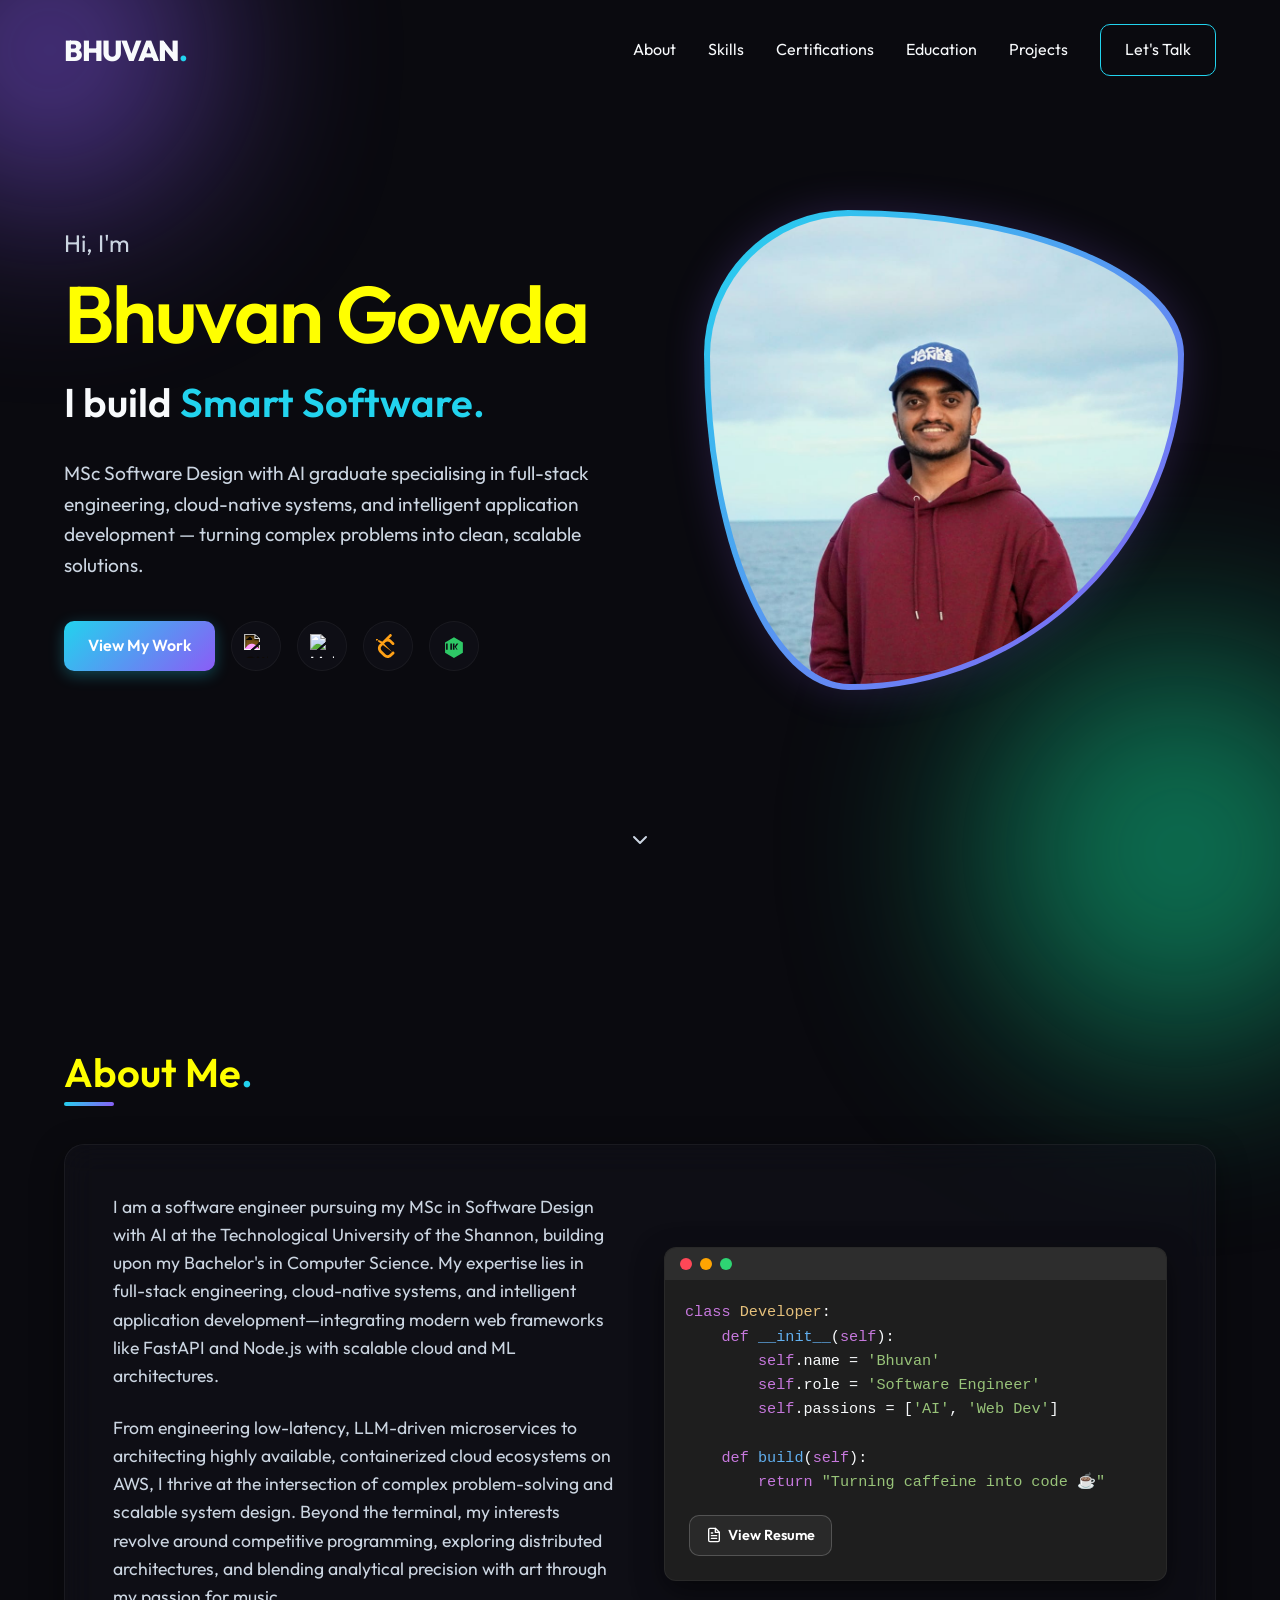
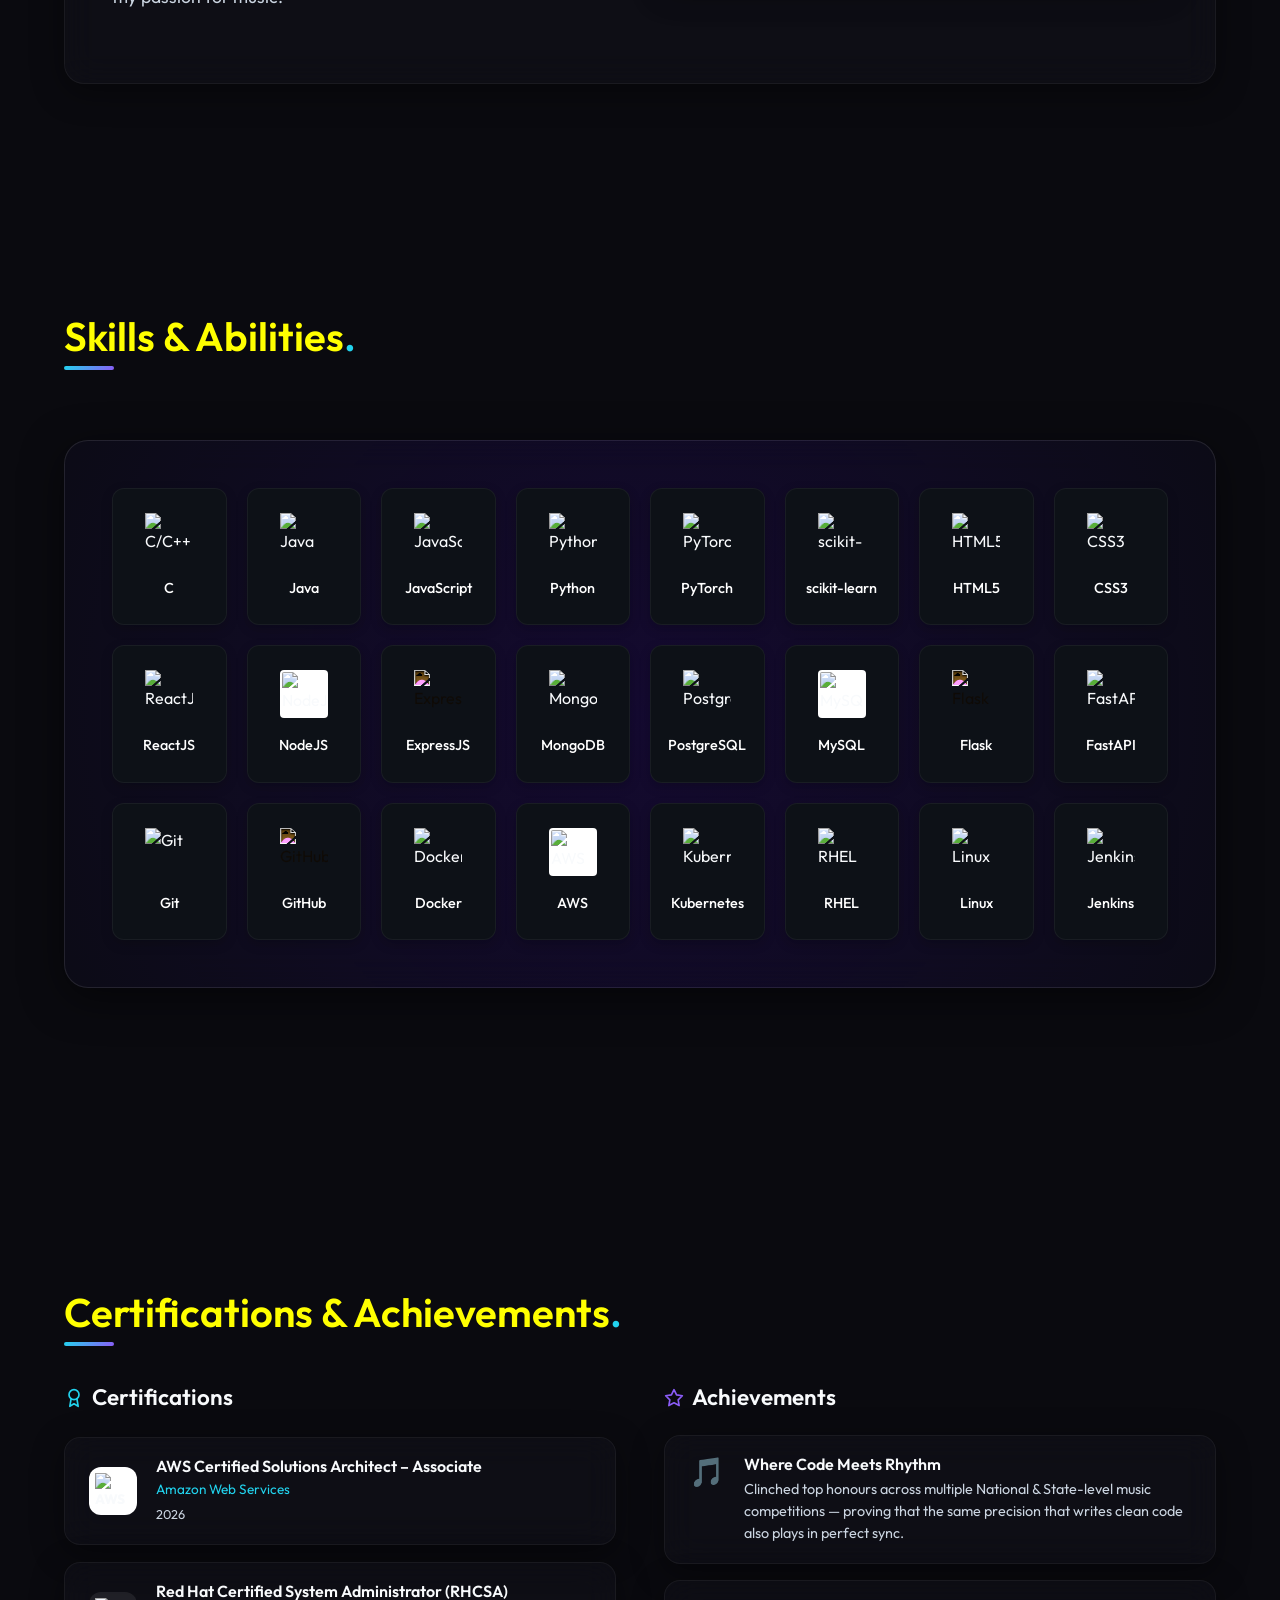
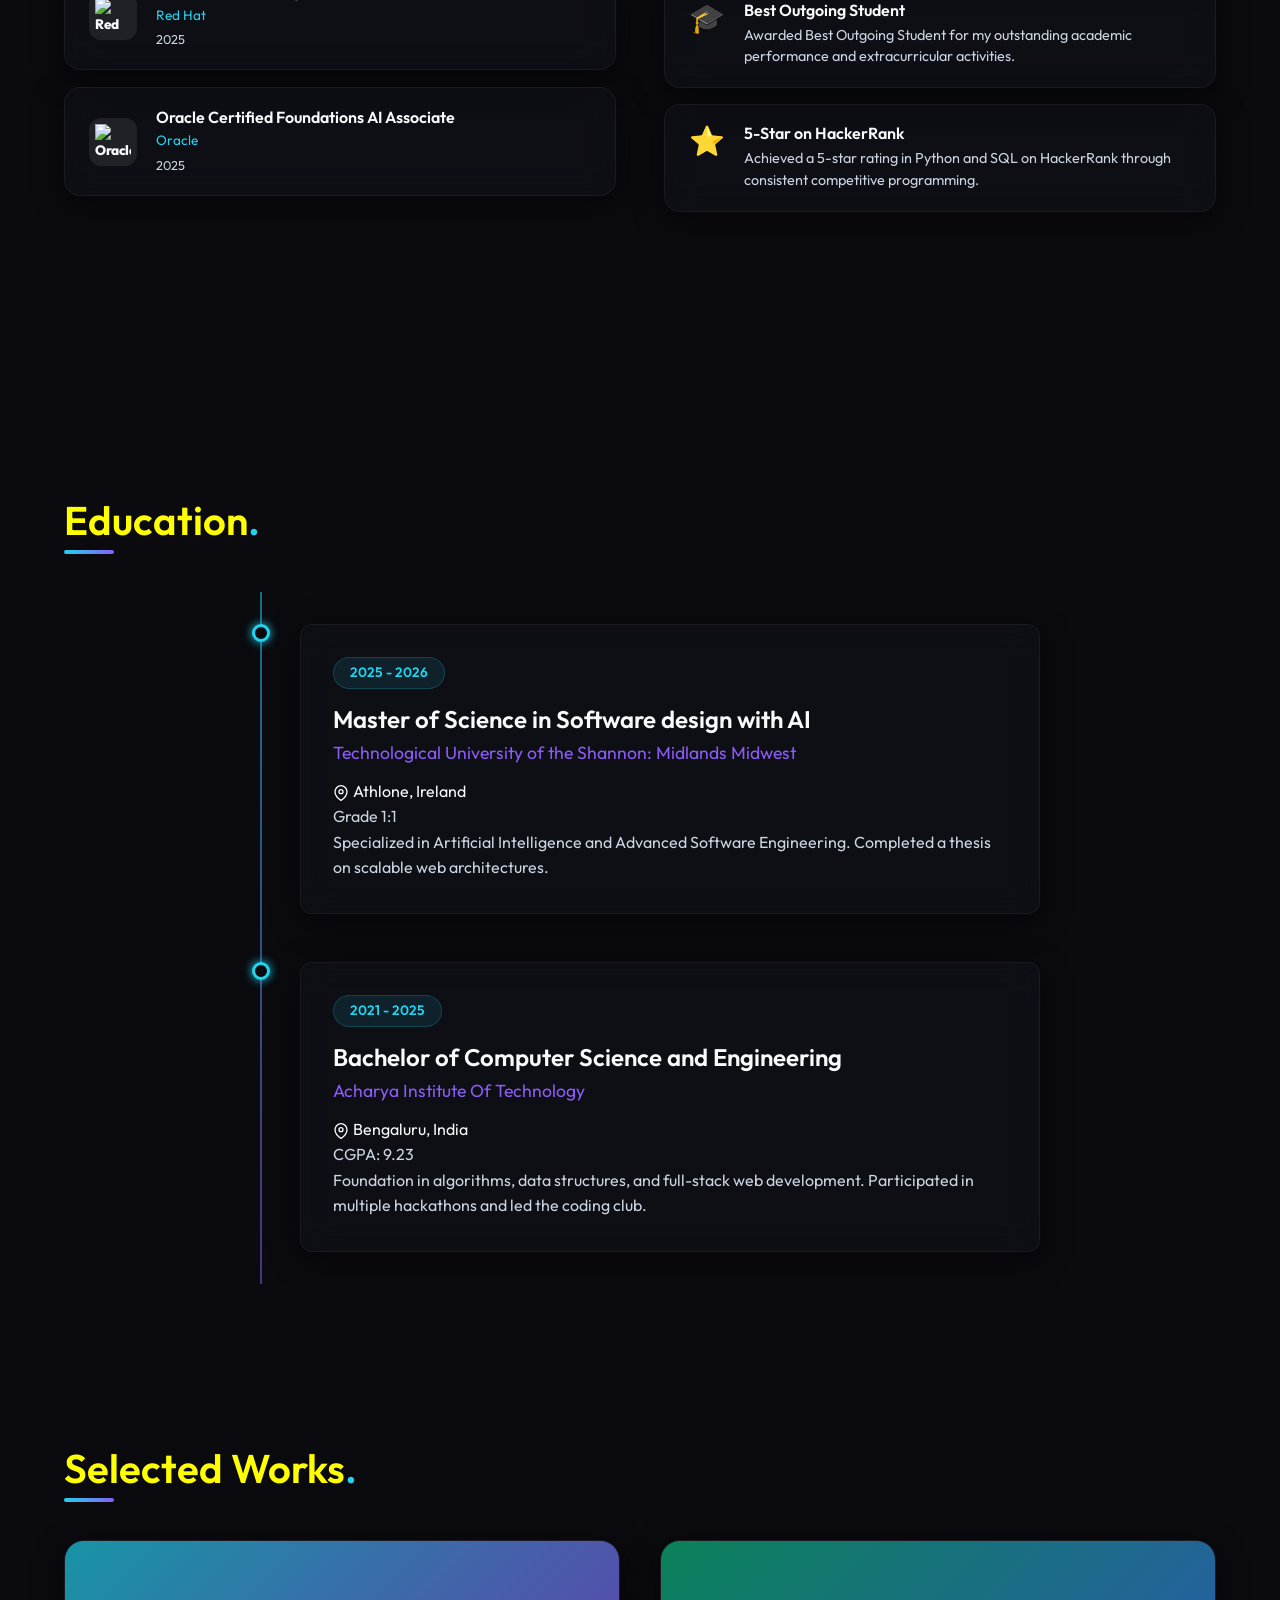
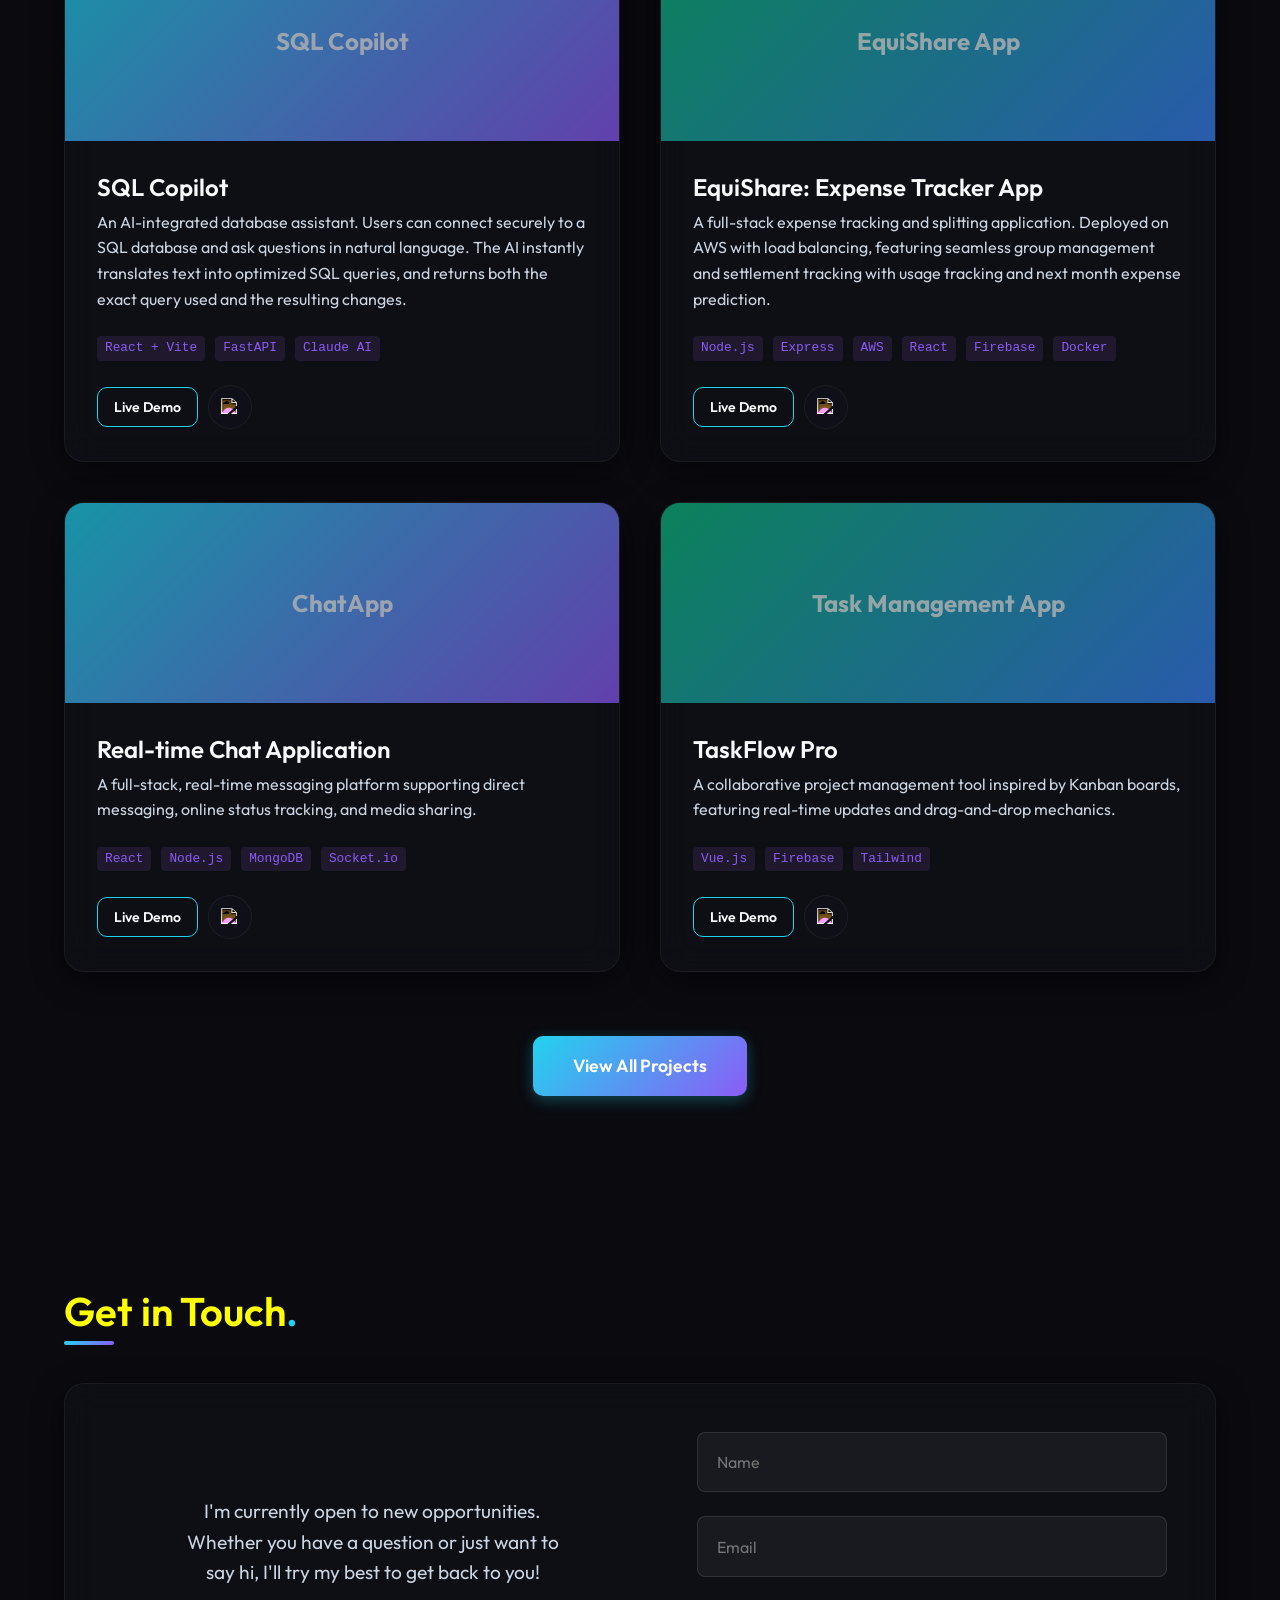
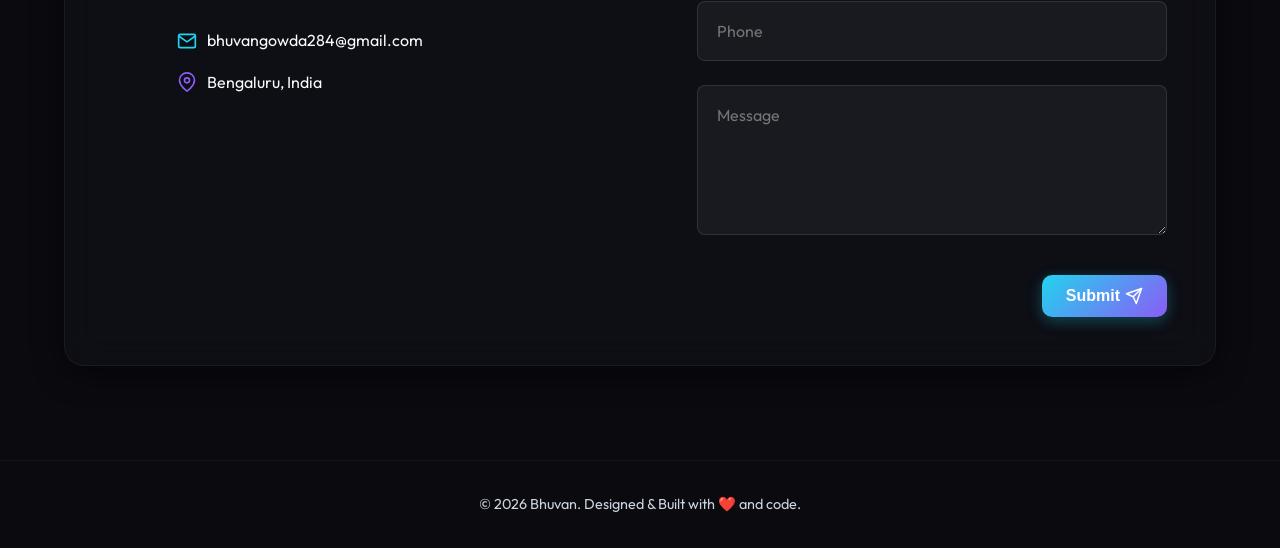
==== index.html @ ad543e97 "cleanup" ====
<!DOCTYPE html>
<html lang="en">

<head>
    <meta charset="UTF-8">
    <meta name="viewport" content="width=device-width, initial-scale=1.0">
    <title>Bhuvan | Modern Tech Portfolio</title>
    <meta name="description" content="Aesthetic and trendy tech portfolio showcasing skills and projects.">
    <!-- Google Fonts: Outfit -->
    <link rel="preconnect" href="https://fonts.googleapis.com">
    <link rel="preconnect" href="https://fonts.gstatic.com" crossorigin>
    <link href="https://fonts.googleapis.com/css2?family=Outfit:wght@300;400;600;800&display=swap" rel="stylesheet">
    <link rel="stylesheet" href="styles.css">
</head>

<body>
    <!-- tsParticles Container -->
    <div id="tsparticles"></div>

    <!-- Background Elements -->
    <div class="glow-orb orb-1"></div>
    <div class="glow-orb orb-2"></div>

    <!-- Navigation -->
    <nav class="navbar">
        <a href="#" class="logo">BHUVAN<span>.</span></a>
        <div class="nav-links">
            <a href="#about">About</a>
            <a href="#skills">Skills</a>
            <a href="#certifications">Certifications</a>
            <a href="#education">Education</a>
            <a href="#projects">Projects</a>
            <a href="#contact" class="btn btn-outline">Let's Talk</a>
        </div>
        <div class="hamburger">
            <span></span><span></span><span></span>
        </div>
    </nav>

    <!-- Hero Section -->
    <header id="home" class="hero">
        <div class="hero-container reveal">
            <div class="hero-content">
                <h2 class="greeting">Hi, I'm</h2>
                <h1 class="name"><span style="color: yellow;">Bhuvan Gowda</span></h1>
                <p class="role" style="white-space: nowrap;">I build <span id="typewriter"></span></p>
                <p class="bio">MSc Software Design with AI graduate specialising in full-stack engineering, cloud-native
                    systems, and intelligent application development — turning complex problems into clean, scalable
                    solutions.</p>
                <div class="cta-group">
                    <a href="#projects" class="btn btn-primary">View My Work</a>
                    <a href="https://github.com/bhu1-g0wda" target="_blank" class="btn icon-btn" aria-label="GitHub">
                        <img src="https://cdn.jsdelivr.net/gh/devicons/devicon/icons/github/github-original.svg"
                            alt="GitHub" class="invert-dark" width="24" height="24" style="object-fit: contain;">
                    </a>
                    <a href="https://www.linkedin.com/in/bhu1-g0wda" target="_blank" class="btn icon-btn"
                        aria-label="LinkedIn">
                        <img src="https://cdn.jsdelivr.net/gh/devicons/devicon/icons/linkedin/linkedin-original.svg"
                            alt="LinkedIn" width="24" height="24" style="object-fit: contain;">
                    </a>
                    <a href="https://leetcode.com/u/bhuvangowda284/" target="_blank" class="btn icon-btn"
                        aria-label="LeetCode">
                        <svg xmlns="http://www.w3.org/2000/svg" width="24" height="24" viewBox="0 0 24 24">
                            <path fill="#FFA116"
                                d="M16.102 17.93l-2.697 2.607c-.466.467-1.111.662-1.823.662s-1.357-.195-1.824-.662l-4.332-4.363c-.467-.467-.702-1.15-.702-1.863s.235-1.357.702-1.824l4.319-4.38c.467-.467 1.125-.645 1.837-.645s1.357.195 1.823.662l2.697 2.606c.514.515 1.365.497 1.9-.038.535-.536.553-1.387.039-1.901l-2.609-2.636a5.055 5.055 0 0 0-2.445-1.337l2.467-2.503c.516-.514.498-1.366-.037-1.901-.535-.535-1.387-.552-1.902-.038l-10.1 10.101c-.981.982-1.494 2.337-1.494 3.832s.513 2.85 1.494 3.831l4.332 4.364a5.33 5.33 0 0 0 3.824 1.495c1.496 0 2.85-.513 3.832-1.495l2.711-2.609c.515-.514.498-1.366-.037-1.901-.536-.535-1.387-.552-1.902-.038l-10.1-10.101c-.982-.982-2.338-1.494-3.832-1.494s-2.85.512-3.831 1.494l-2.504 2.467a5.055 5.055 0 0 1 1.337-2.445l2.636-2.609c.514-.514 1.366-.496 1.901.039.535.535.553 1.387.038 1.901z" />
                        </svg>
                    </a>
                    <a href="https://www.hackerrank.com/profile/bhuvangowda284" target="_blank" class="btn icon-btn"
                        aria-label="HackerRank">
                        <svg xmlns="http://www.w3.org/2000/svg" width="24" height="24" viewBox="0 0 24 24">
                            <path fill="#2EC866"
                                d="M11.97 3.327L3.064 8.47v10.285l8.906 5.142 8.906-5.142V8.47l-8.906-5.143zm-2.028 12.388h-1.63L8.3 12.23H5.7l-.014 3.486H4.056V9.453H5.69l.013 3.535h2.607v-3.535h1.633v6.262zm8.796 0H14.7l-2.181-3.212h-.033v3.212h-1.618V9.453h1.618v3.297h.033l2.062-3.297h1.792l-2.457 3.65 2.822 4.612z" />
                        </svg>
                    </a>
                </div>
            </div>
            <div class="hero-image">
                <div class="profile-img-wrap">
                    <!-- ADD YOUR IMAGE HERE - Replace profile.jpg with your exact image path -->
                    <img src="my pic.jpeg" alt="Bhuvan Portfolio Avatar"
                        onerror="this.src='https://images.unsplash.com/photo-1549692520-ACC6669E2F0C?auto=format&fit=crop&q=80&w=600&h=600';">
                </div>
            </div>
        </div>
        <div class="scroll-indicator">
            <a href="#about">
                <svg xmlns="http://www.w3.org/2000/svg" width="24" height="24" viewBox="0 0 24 24" fill="none"
                    stroke="currentColor" stroke-width="2" stroke-linecap="round" stroke-linejoin="round">
                    <polyline points="6 9 12 15 18 9"></polyline>
                </svg>
            </a>
        </div>
    </header>

    <!-- About Section -->
    <section id="about" class="section">
        <div class="container reveal-bottom">
            <h2 class="section-title" style="color: yellow;">About Me<span>.</span></h2>
            <div class="about-grid glass-panel">
                <div class="about-text reveal-left">
                    <p>I am a software engineer pursuing my MSc in Software Design with AI at the Technological
                        University of the Shannon, building upon my Bachelor's in Computer Science. My expertise lies in
                        full-stack engineering, cloud-native systems, and intelligent application
                        development—integrating modern web frameworks like FastAPI and Node.js with scalable cloud and
                        ML
                        architectures.</p>
                    <p>From engineering low-latency, LLM-driven microservices to architecting highly available,
                        containerized cloud ecosystems on AWS, I thrive at the intersection of complex problem-solving
                        and scalable system design. Beyond the terminal, my interests revolve around competitive
                        programming, exploring distributed architectures, and blending analytical precision with art
                        through my passion for music.</p>
                </div>
                <!-- Placeholder for a stylized image or graphic -->
                <div class="about-visual reveal-right">
                    <div class="code-window">
                        <div class="window-header">
                            <span class="dot red"></span>
                            <span class="dot yellow"></span>
                            <span class="dot green"></span>
                        </div>
                        <pre><code><span class="keyword">class</span> <span class="var">Developer</span>:
    <span class="keyword">def</span> <span class="func">__init__</span>(<span class="keyword">self</span>):
        <span class="keyword">self</span>.name = <span class="string">'Bhuvan'</span>
        <span class="keyword">self</span>.role = <span class="string">'Software Engineer'</span>
        <span class="keyword">self</span>.passions = [<span class="string">'AI'</span>, <span class="string">'Web Dev'</span>]
        
    <span class="keyword">def</span> <span class="func">build</span>(<span class="keyword">self</span>):
        <span class="keyword">return</span> <span class="string">"Turning caffeine into code ☕"</span></code></pre>
                        <div style="padding: 0 1.5rem 1.5rem 1.5rem; display: flex; justify-content: flex-start;">
                            <a href="A00335918 Bhuvan Gowda MSc Software Design with AI.pdf" target="_blank"
                                class="btn btn-outline btn-sm"
                                style="display: inline-flex; align-items: center; justify-content: center; font-size: 0.9rem; padding: 0.5rem 1rem; border-color: rgba(255, 255, 255, 0.2); background: rgba(255, 255, 255, 0.05); color: white;">
                                <svg xmlns="http://www.w3.org/2000/svg" width="16" height="16" viewBox="0 0 24 24"
                                    fill="none" stroke="currentColor" stroke-width="2" stroke-linecap="round"
                                    stroke-linejoin="round" style="margin-right: 6px;">
                                    <path d="M14 2H6a2 2 0 0 0-2 2v16a2 2 0 0 0 2 2h12a2 2 0 0 0 2-2V8z"></path>
                                    <polyline points="14 2 14 8 20 8"></polyline>
                                    <line x1="16" y1="13" x2="8" y2="13"></line>
                                    <line x1="16" y1="17" x2="8" y2="17"></line>
                                    <polyline points="10 9 9 9 8 9"></polyline>
                                </svg>
                                View Resume
                            </a>
                        </div>
                    </div>
                </div>
            </div>
        </div>
    </section>

    <!-- Skills Section -->
    <section id="skills" class="section skills-section">
        <div class="container reveal-bottom">
            <div class="skills-header">
                <h2 class="section-title" style="color: yellow;">Skills & Abilities<span>.</span></h2>
            </div>

            <div class="skills-grid-container glass-panel">
                <div class="skills-grid">
                    <div class="skill-card">
                        <img src="https://cdn.jsdelivr.net/gh/devicons/devicon/icons/c/c-original.svg" alt="C/C++">
                        <span>C</span>
                    </div>
                    <div class="skill-card">
                        <img src="https://cdn.jsdelivr.net/gh/devicons/devicon/icons/java/java-original.svg" alt="Java">
                        <span>Java</span>
                    </div>
                    <div class="skill-card">
                        <img src="https://cdn.jsdelivr.net/gh/devicons/devicon/icons/javascript/javascript-original.svg"
                            alt="JavaScript">
                        <span>JavaScript</span>
                    </div>
                    <div class="skill-card">
                        <img src="https://cdn.jsdelivr.net/gh/devicons/devicon/icons/python/python-original.svg"
                            alt="Python">
                        <span>Python</span>
                    </div>
                    <div class="skill-card">
                        <img src="https://cdn.jsdelivr.net/gh/devicons/devicon/icons/pytorch/pytorch-original.svg"
                            alt="PyTorch">
                        <span>PyTorch</span>
                    </div>
                    <div class="skill-card">
                        <img src="https://cdn.jsdelivr.net/gh/devicons/devicon/icons/scikitlearn/scikitlearn-original.svg"
                            alt="scikit-learn">
                        <span>scikit-learn</span>
                    </div>
                    <div class="skill-card">
                        <img src="https://cdn.jsdelivr.net/gh/devicons/devicon/icons/html5/html5-original.svg"
                            alt="HTML5">
                        <span>HTML5</span>
                    </div>
                    <div class="skill-card">
                        <img src="https://cdn.jsdelivr.net/gh/devicons/devicon/icons/css3/css3-original.svg" alt="CSS3">
                        <span>CSS3</span>
                    </div>
                    <div class="skill-card">
                        <img src="https://cdn.jsdelivr.net/gh/devicons/devicon/icons/react/react-original.svg"
                            alt="ReactJS">
                        <span>ReactJS</span>
                    </div>
                    <div class="skill-card">
                        <img src="https://cdn.jsdelivr.net/gh/devicons/devicon/icons/nodejs/nodejs-original-wordmark.svg"
                            alt="NodeJS" style="background-color: white; border-radius: 4px; padding: 2px;">
                        <span>NodeJS</span>
                    </div>
                    <div class="skill-card">
                        <img src="https://cdn.jsdelivr.net/gh/devicons/devicon/icons/express/express-original.svg"
                            alt="ExpressJS" class="invert-dark">
                        <span>ExpressJS</span>
                    </div>
                    <div class="skill-card">
                        <img src="https://cdn.jsdelivr.net/gh/devicons/devicon/icons/mongodb/mongodb-original.svg"
                            alt="MongoDB">
                        <span>MongoDB</span>
                    </div>
                    <div class="skill-card">
                        <img src="https://cdn.jsdelivr.net/gh/devicons/devicon/icons/postgresql/postgresql-original.svg"
                            alt="PostgreSQL">
                        <span>PostgreSQL</span>
                    </div>
                    <div class="skill-card">
                        <img src="https://cdn.jsdelivr.net/gh/devicons/devicon/icons/mysql/mysql-original-wordmark.svg"
                            alt="MySQL" style="background-color: white;border-radius: 4px; padding: 2px;">
                        <span>MySQL</span>
                    </div>
                    <div class="skill-card">
                        <img src="https://cdn.jsdelivr.net/gh/devicons/devicon/icons/flask/flask-original.svg"
                            alt="Flask" class="invert-dark">
                        <span>Flask</span>
                    </div>
                    <div class="skill-card">
                        <img src="https://cdn.jsdelivr.net/gh/devicons/devicon/icons/fastapi/fastapi-original.svg"
                            alt="FastAPI">
                        <span>FastAPI</span>
                    </div>
                    <div class="skill-card">
                        <img src="https://cdn.jsdelivr.net/gh/devicons/devicon/icons/git/git-original.svg" alt="Git">
                        <span>Git</span>
                    </div>
                    <div class="skill-card">
                        <img src="https://cdn.jsdelivr.net/gh/devicons/devicon/icons/github/github-original.svg"
                            alt="GitHub" class="invert-dark">
                        <span>GitHub</span>
                    </div>
                    <div class="skill-card">
                        <img src="https://cdn.jsdelivr.net/gh/devicons/devicon/icons/docker/docker-original.svg"
                            alt="Docker">
                        <span>Docker</span>
                    </div>
                    <div class="skill-card">
                        <img src="https://cdn.jsdelivr.net/gh/devicons/devicon/icons/amazonwebservices/amazonwebservices-original-wordmark.svg"
                            alt="AWS" style="background-color: white; border-radius: 4px; padding: 2px;">
                        <span>AWS</span>
                    </div>
                    <div class="skill-card">
                        <img src="https://cdn.jsdelivr.net/gh/devicons/devicon/icons/kubernetes/kubernetes-plain.svg"
                            alt="Kubernetes">
                        <span>Kubernetes</span>
                    </div>
                    <div class="skill-card">
                        <img src="https://cdn.jsdelivr.net/gh/devicons/devicon/icons/redhat/redhat-original.svg"
                            alt="RHEL">
                        <span>RHEL</span>
                    </div>
                    <div class="skill-card">
                        <img src="https://cdn.jsdelivr.net/gh/devicons/devicon/icons/linux/linux-original.svg"
                            alt="Linux">
                        <span>Linux</span>
                    </div>
                    <div class="skill-card">
                        <img src="https://cdn.jsdelivr.net/gh/devicons/devicon/icons/jenkins/jenkins-original.svg"
                            alt="Jenkins">
                        <span>Jenkins</span>
                    </div>
                </div>
            </div>
        </div>
    </section>

    <!-- Certifications & Achievements Section -->
    <section id="certifications" class="section cert-section">
        <div class="container reveal-bottom">
            <h2 class="section-title" style="color: yellow;">Certifications &amp; Achievements<span>.</span></h2>

            <div class="cert-grid">

                <!-- Certifications Column -->
                <div class="cert-column">
                    <h3 class="cert-col-title">
                        <svg xmlns="http://www.w3.org/2000/svg" width="20" height="20" viewBox="0 0 24 24" fill="none"
                            stroke="var(--neon-cyan)" stroke-width="2" stroke-linecap="round" stroke-linejoin="round"
                            style="margin-right:8px;vertical-align:middle;">
                            <circle cx="12" cy="8" r="6"></circle>
                            <path d="M15.477 12.89L17 22l-5-3-5 3 1.523-9.11"></path>
                        </svg>Certifications
                    </h3>

                    <div class="cert-card glass-panel reveal-left">
                        <div class="cert-badge aws"><img
                                src="https://cdn.jsdelivr.net/gh/devicons/devicon/icons/amazonwebservices/amazonwebservices-original-wordmark.svg"
                                alt="AWS" style="width:36px;height:36px;object-fit:contain;"></div>
                        <div class="cert-info">
                            <h4>AWS Certified Solutions Architect – Associate</h4>
                            <span class="cert-issuer">Amazon Web Services</span>
                            <span class="cert-date">2026</span>
                        </div>
                    </div>

                    <div class="cert-card glass-panel reveal-left">
                        <div class="cert-badge rhel"><img
                                src="https://cdn.jsdelivr.net/gh/devicons/devicon/icons/redhat/redhat-original.svg"
                                alt="Red Hat" style="width:36px;height:36px;object-fit:contain;"></div>
                        <div class="cert-info">
                            <h4>Red Hat Certified System Administrator (RHCSA)</h4>
                            <span class="cert-issuer">Red Hat</span>
                            <span class="cert-date">2025</span>
                        </div>
                    </div>

                    <div class="cert-card glass-panel reveal-left">
                        <div class="cert-badge oracle"><img
                                src="https://cdn.jsdelivr.net/gh/devicons/devicon/icons/oracle/oracle-original.svg"
                                alt="Oracle" style="width:36px;height:36px;object-fit:contain;"></div>
                        <div class="cert-info">
                            <h4>Oracle Certified Foundations AI Associate</h4>
                            <span class="cert-issuer">Oracle</span>
                            <span class="cert-date">2025</span>
                        </div>
                    </div>

                </div>

                <!-- Achievements Column -->
                <div class="cert-column">
                    <h3 class="cert-col-title">
                        <svg xmlns="http://www.w3.org/2000/svg" width="20" height="20" viewBox="0 0 24 24" fill="none"
                            stroke="var(--neon-purple)" stroke-width="2" stroke-linecap="round" stroke-linejoin="round"
                            style="margin-right:8px;vertical-align:middle;">
                            <polygon
                                points="12 2 15.09 8.26 22 9.27 17 14.14 18.18 21.02 12 17.77 5.82 21.02 7 14.14 2 9.27 8.91 8.26 12 2">
                            </polygon>
                        </svg>Achievements
                    </h3>

                    <ul class="achievements-list">
                        <li class="achievement-item glass-panel reveal-right">
                            <span class="achievement-icon">&#127925;</span>
                            <div>
                                <h4>Where Code Meets Rhythm</h4>
                                <p>Clinched top honours across multiple National &amp; State-level music competitions —
                                    proving that the same precision that writes clean code also plays in perfect sync.
                                </p>
                            </div>
                        </li>
                        <li class="achievement-item glass-panel reveal-right">
                            <span class="achievement-icon">🎓</span>
                            <div>
                                <h4>Best Outgoing Student</h4>
                                <p>Awarded Best Outgoing Student for my outstanding academic performance and
                                    extracurricular activities.</p>
                            </div>
                        </li>
                        <li class="achievement-item glass-panel reveal-right">
                            <span class="achievement-icon">⭐</span>
                            <div>
                                <h4>5-Star on HackerRank</h4>
                                <p>Achieved a 5-star rating in Python and SQL on HackerRank through
                                    consistent competitive programming.</p>
                            </div>
                        </li>
                    </ul>
                </div>

            </div>
        </div>
    </section>

    <!-- Education Section -->
    <section id="education" class="section">
        <div class="container reveal-bottom">
            <h2 class="section-title" style="color: yellow;">Education<span>.</span></h2>
            <div class="timeline">
                <!-- Master's Degree -->
                <div class="timeline-item">
                    <div class="timeline-dot"></div>
                    <div class="timeline-content glass-panel">
                        <span class="timeline-date">2025 - 2026</span>
                        <h3>Master of Science in Software design with AI</h3>
                        <h4>Technological University of the Shannon: Midlands Midwest</h4>
                        <p style="margin-top: 0.5rem; color: var(--text-secondary);"><svg
                                xmlns="http://www.w3.org/2000/svg" width="16" height="16" viewBox="0 0 24 24"
                                fill="none" stroke="currentColor" stroke-width="2" stroke-linecap="round"
                                stroke-linejoin="round" style="vertical-align: text-bottom; margin-right: 4px;">
                                <path d="M21 10c0 7-9 13-9 13s-9-6-9-13a9 9 0 0 1 18 0z"></path>
                                <circle cx="12" cy="10" r="3"></circle>
                            </svg>Athlone, Ireland</p>
                        <p>Grade 1:1</p>
                        <p>Specialized in Artificial Intelligence and Advanced Software Engineering. Completed a thesis
                            on scalable web architectures.</p>
                    </div>
                </div>
                <!-- Bachelor's Degree -->
                <div class="timeline-item">
                    <div class="timeline-dot"></div>
                    <div class="timeline-content glass-panel">
                        <span class="timeline-date">2021 - 2025</span>
                        <h3>Bachelor of Computer Science and Engineering</h3>
                        <h4>Acharya Institute Of Technology</h4>
                        <p style="margin-top: 0.5rem; color: var(--text-secondary);"><svg
                                xmlns="http://www.w3.org/2000/svg" width="16" height="16" viewBox="0 0 24 24"
                                fill="none" stroke="currentColor" stroke-width="2" stroke-linecap="round"
                                stroke-linejoin="round" style="vertical-align: text-bottom; margin-right: 4px;">
                                <path d="M21 10c0 7-9 13-9 13s-9-6-9-13a9 9 0 0 1 18 0z"></path>
                                <circle cx="12" cy="10" r="3"></circle>
                            </svg>Bengaluru, India</p>
                        <p>CGPA: 9.23</p>
                        <p>Foundation in algorithms, data structures, and full-stack web development. Participated in
                            multiple hackathons and led the coding club.</p>
                    </div>
                </div>
            </div>
        </div>
    </section>

    <!-- Projects Section -->
    <section id="projects" class="section">
        <div class="container reveal-bottom">
            <h2 class="section-title" style="color: yellow;">Selected Works<span>.</span></h2>
            <div class="projects-grid">
                <!-- Project 1 -->
                <div class="project-card glass-panel">
                    <div class="project-img-placeholder gradient-1">
                        <span>SQL Copilot</span>
                    </div>
                    <div class="project-info">
                        <h3>SQL Copilot</h3>
                        <p>An AI-integrated database assistant. Users can connect securely to a SQL database and ask
                            questions in natural language. The AI instantly translates text into optimized SQL queries,
                            and returns both the exact query used and the resulting changes.</p>
                        <div class="project-tech">
                            <span>React + Vite</span>
                            <span>FastAPI</span>
                            <span>Claude AI</span>
                        </div>
                        <div class="project-links">
                            <a href="#" class="btn btn-sm btn-outline">Live Demo</a>
                            <a href="https://github.com/bhu1-g0wda/SQL-Copilot.git" target="_blank"
                                class="btn btn-sm icon-btn">
                                <img src="https://cdn.jsdelivr.net/gh/devicons/devicon/icons/github/github-original.svg"
                                    alt="GitHub" class="invert-dark" width="18" height="18"
                                    style="object-fit: contain;">
                            </a>
                        </div>
                    </div>
                </div>

                <!-- Project 2 -->
                <div class="project-card glass-panel">
                    <div class="project-img-placeholder gradient-2">
                        <span>EquiShare App</span>
                    </div>
                    <div class="project-info">
                        <h3>EquiShare: Expense Tracker App</h3>
                        <p>A full-stack expense tracking and splitting application. Deployed on AWS with load balancing,
                            featuring
                            seamless group management and settlement tracking with usage tracking and next month expense
                            prediction.</p>
                        <div class="project-tech">
                            <span>Node.js</span>
                            <span>Express</span>
                            <span>AWS</span>
                            <span>React</span>
                            <span>Firebase</span>
                            <span>Docker</span>
                        </div>
                        <div class="project-links">
                            <a href="https://expense-tracker-nu-ten-17.vercel.app" target="_blank"
                                class="btn btn-sm btn-outline">Live Demo</a>
                            <a href="#" class="btn btn-sm icon-btn">
                                <img src="https://cdn.jsdelivr.net/gh/devicons/devicon/icons/github/github-original.svg"
                                    alt="GitHub" class="invert-dark" width="18" height="18"
                                    style="object-fit: contain;">
                            </a>
                        </div>
                    </div>
                </div>

                <!-- Project 3 -->
                <div class="project-card glass-panel">
                    <div class="project-img-placeholder gradient-1">
                        <!-- Reusing gradient-1 for now, can adjust CSS if needed -->
                        <span>ChatApp</span>
                    </div>
                    <div class="project-info">
                        <h3>Real-time Chat Application</h3>
                        <p>A full-stack, real-time messaging platform supporting direct messaging, online status
                            tracking, and media sharing.</p>
                        <div class="project-tech">
                            <span>React</span>
                            <span>Node.js</span>
                            <span>MongoDB</span>
                            <span>Socket.io</span>
                        </div>
                        <div class="project-links">
                            <a href="#" class="btn btn-sm btn-outline">Live Demo</a>
                            <a href="https://github.com/bhu1-g0wda/ChatriX-Real-Time-Chat-Application.git"
                                target="_blank" class="btn btn-sm icon-btn">
                                <img src="https://cdn.jsdelivr.net/gh/devicons/devicon/icons/github/github-original.svg"
                                    alt="GitHub" class="invert-dark" width="18" height="18"
                                    style="object-fit: contain;">
                            </a>
                        </div>
                    </div>
                </div>

                <!-- Project 4 -->
                <div class="project-card glass-panel">
                    <div class="project-img-placeholder gradient-2"> <!-- Reusing gradient-2 for now -->
                        <span>Task Management App</span>
                    </div>
                    <div class="project-info">
                        <h3>TaskFlow Pro</h3>
                        <p>A collaborative project management tool inspired by Kanban boards, featuring real-time
                            updates and drag-and-drop mechanics.</p>
                        <div class="project-tech">
                            <span>Vue.js</span>
                            <span>Firebase</span>
                            <span>Tailwind</span>
                        </div>
                        <div class="project-links">
                            <a href="#" class="btn btn-sm btn-outline">Live Demo</a>
                            <a href="#" class="btn btn-sm icon-btn">
                                <img src="https://cdn.jsdelivr.net/gh/devicons/devicon/icons/github/github-original.svg"
                                    alt="GitHub" class="invert-dark" width="18" height="18"
                                    style="object-fit: contain;">
                            </a>
                        </div>
                    </div>
                </div>
            </div>

            <div class="view-all-container" style="margin-top: 4rem; text-align: center;">
                <a href="projects.html" class="btn btn-primary btn-lg">View All Projects</a>
            </div>
        </div>
    </section>

    <!-- Contact Section -->
    <section id="contact" class="section">
        <div class="container reveal-bottom">
            <h2 class="section-title" style="color: yellow;">Get in Touch<span>.</span></h2>

            <div class="contact-container glass-panel">
                <div class="contact-content">
                    <p>I'm currently open to new opportunities. Whether you have a question or just want to say hi, I'll
                        try my best to get back to you!</p>

                    <ul class="contact-info-list" style="list-style: none; padding: 0; margin-top: 2rem;">
                        <li style="margin-bottom: 1rem; display: flex; align-items: center; gap: 10px;">
                            <svg xmlns="http://www.w3.org/2000/svg" width="20" height="20" viewBox="0 0 24 24"
                                fill="none" stroke="var(--neon-cyan)" stroke-width="2" stroke-linecap="round"
                                stroke-linejoin="round">
                                <path d="M4 4h16c1.1 0 2 .9 2 2v12c0 1.1-.9 2-2 2H4c-1.1 0-2-.9-2-2V6c0-1.1.9-2 2-2z">
                                </path>
                                <polyline points="22,6 12,13 2,6"></polyline>
                            </svg>
                            <span>bhuvangowda284@gmail.com</span>
                        </li>
                        <li style="margin-bottom: 1rem; display: flex; align-items: center; gap: 10px;">
                            <svg xmlns="http://www.w3.org/2000/svg" width="20" height="20" viewBox="0 0 24 24"
                                fill="none" stroke="var(--neon-purple)" stroke-width="2" stroke-linecap="round"
                                stroke-linejoin="round">
                                <path d="M21 10c0 7-9 13-9 13s-9-6-9-13a9 9 0 0 1 18 0z"></path>
                                <circle cx="12" cy="10" r="3"></circle>
                            </svg>
                            <span>Bengaluru, India</span>
                        </li>
                    </ul>
                </div>

                <div class="contact-form-wrapper">
                    <form id="contact-form" class="contact-form" action="mailto:bhuvangowda284@gmail.com" method="post"
                        enctype="text/plain">
                        <div class="form-group">
                            <div class="field">
                                <input type="text" name="name" placeholder="Name" required>
                            </div>
                            <div class="field">
                                <input type="email" name="email" placeholder="Email" required>
                            </div>
                            <div class="field">
                                <input type="tel" name="phone" placeholder="Phone">
                            </div>
                            <div class="message">
                                <textarea name="message" placeholder="Message" required></textarea>
                            </div>
                        </div>
                        <div class="button-area">
                            <button type="submit" class="btn btn-primary">
                                Submit <svg xmlns="http://www.w3.org/2000/svg" width="18" height="18"
                                    viewBox="0 0 24 24" fill="none" stroke="currentColor" stroke-width="2"
                                    stroke-linecap="round" stroke-linejoin="round" style="margin-left: 5px;">
                                    <line x1="22" y1="2" x2="11" y2="13"></line>
                                    <polygon points="22 2 15 22 11 13 2 9 22 2"></polygon>
                                </svg>
                            </button>
                        </div>
                    </form>
                </div>
            </div>
        </div>
    </section>

    <footer>
        <p>&copy; 2026 Bhuvan. Designed & Built with ❤️ and code.</p>
    </footer>

    <!-- tsParticles Library -->
    <script
        src="https://cdn.jsdelivr.net/npm/tsparticles-preset-links@2.9.3/tsparticles.preset.links.bundle.min.js"></script>
    <script src="script.js"></script>
</body>

</html>
---- styles.css ----
:root {
    /* Color Palette - Premium Midnight with Vibrant Accents */
    --bg-dark: #0a0a0f;
    /* Deeper, richer midnight blue/black */
    --bg-card: rgba(20, 20, 30, 0.4);
    --text-main: #f8fafc;
    --text-muted: #cbd5e1;

    /* Vibrant Neon Accents */
    --neon-cyan: #22d3ee;
    /* Brighter cyan */
    --neon-blue: #3b82f6;
    /* Rich blue */
    --neon-purple: #8b5cf6;
    /* Royal purple */
    --neon-pink: #ec4899;
    /* Vibrant pink */
    --neon-emerald: #10b981;
    /* Emerald */
    --neon-amber: #f59e0b;
    /* Warm amber */

    /* Gradients */
    --gradient-primary: linear-gradient(135deg, var(--neon-cyan), var(--neon-purple));
    --gradient-secondary: linear-gradient(135deg, var(--neon-emerald), var(--neon-blue));
    --gradient-tertiary: linear-gradient(135deg, var(--neon-amber), var(--neon-pink));

    /* Tokens */
    --glass-border: rgba(255, 255, 255, 0.05);
    --glass-shadow: 0 8px 32px rgba(0, 0, 0, 0.4);
    --font-main: 'Outfit', sans-serif;
    --transition: all 0.3s cubic-bezier(0.25, 0.8, 0.25, 1);
}

* {
    margin: 0;
    padding: 0;
    box-sizing: border-box;
}

html {
    scroll-behavior: smooth;
}

body {
    font-family: var(--font-main);
    background-color: var(--bg-dark);
    color: var(--text-main);
    line-height: 1.6;
    overflow-x: hidden;
    position: relative;
}

/* tsParticles Background */
#tsparticles {
    position: fixed;
    top: 0;
    left: 0;
    width: 100%;
    height: 100%;
    z-index: -2;
    /* Keep it behind everything, even the glow orbs */
    pointer-events: none;
    /* Let clicks pass through to the particles */
}

/* Background Glowing Orbs */
.glow-orb {
    position: fixed;
    border-radius: 50%;
    filter: blur(100px);
    z-index: -1;
    opacity: 0.6;
    animation: float 20s infinite ease-in-out alternate;
}

.orb-1 {
    width: 300px;
    height: 300px;
    background: var(--neon-purple);
    top: -100px;
    left: -100px;
}

.orb-2 {
    width: 400px;
    height: 400px;
    background: var(--neon-emerald);
    bottom: -150px;
    right: -100px;
    animation-delay: -5s;
}

@keyframes float {
    0% {
        transform: translate(0, 0) scale(1);
    }

    100% {
        transform: translate(50px, 50px) scale(1.1);
    }
}

/* Typography Utility */
h1,
h2,
h3,
h4 {
    font-weight: 600;
    line-height: 1.2;
}

.gradient-text {
    background: var(--gradient-primary);
    -webkit-background-clip: text;
    -webkit-text-fill-color: transparent;
    background-clip: text;
    display: inline-block;
}

/* Glassmorphism Panel */
.glass-panel {
    background: var(--bg-card);
    backdrop-filter: blur(16px);
    -webkit-backdrop-filter: blur(16px);
    border: 1px solid var(--glass-border);
    border-radius: 20px;
    box-shadow: var(--glass-shadow);
}

/* Navigation */
.navbar {
    position: fixed;
    top: 0;
    width: 100%;
    display: flex;
    justify-content: space-between;
    align-items: center;
    padding: 1.5rem 5%;
    z-index: 1000;
    transition: var(--transition);
}

.navbar.scrolled {
    background: rgba(3, 7, 18, 0.8);
    backdrop-filter: blur(12px);
    border-bottom: 1px solid var(--glass-border);
    padding: 1rem 5%;
}

.logo {
    font-size: 1.8rem;
    font-weight: 800;
    color: var(--text-main);
    text-decoration: none;
    letter-spacing: -1px;
}

.logo span {
    color: var(--neon-cyan);
}

.nav-links {
    display: flex;
    align-items: center;
    gap: 2rem;
}

.nav-links a {
    color: var(--text-main);
    text-decoration: none;
    font-size: 1rem;
    font-weight: 400;
    transition: var(--transition);
    position: relative;
}

.nav-links a:not(.btn):hover {
    color: yellow;
    text-shadow: 0 0 8px rgba(255, 255, 0, 0.8);
}

.nav-links a:not(.btn)::after {
    content: '';
    position: absolute;
    width: 0;
    height: 2px;
    bottom: -5px;
    left: 0;
    transition: var(--transition);
}

.nav-links a:not(.btn):hover::after {
    width: 100%;
    background: yellow;
    box-shadow: 0 0 8px rgba(255, 255, 0, 0.8);
}

.hamburger {
    display: none;
    cursor: pointer;
    flex-direction: column;
    gap: 5px;
}

.hamburger span {
    display: block;
    width: 25px;
    height: 2px;
    background: var(--text-main);
    transition: var(--transition);
}

/* Buttons */
.btn {
    display: inline-flex;
    align-items: center;
    justify-content: center;
    padding: 0.75rem 1.5rem;
    border-radius: 10px;
    font-weight: 600;
    text-decoration: none;
    transition: var(--transition);
    cursor: pointer;
    border: none;
    font-size: 1rem;
}

.btn-primary {
    background: var(--gradient-primary);
    color: #fff;
    box-shadow: 0 4px 15px rgba(34, 211, 238, 0.3);
    /* Match --neon-cyan rgb */
}

.btn-primary:hover {
    transform: translateY(-2px);
    box-shadow: 0 6px 20px rgba(34, 211, 238, 0.5);
}

.btn-outline {
    background: transparent;
    color: var(--text-main);
    border: 1px solid var(--neon-cyan);
}

.btn-outline:hover {
    background: rgba(34, 211, 238, 0.1);
}

.btn-lg {
    padding: 1rem 2.5rem;
    font-size: 1.1rem;
}

.btn-sm {
    padding: 0.5rem 1rem;
    font-size: 0.875rem;
}

.icon-btn {
    padding: 0.75rem;
    border-radius: 50%;
    background: var(--bg-card);
    border: 1px solid var(--glass-border);
    color: var(--text-main);
}

.icon-btn:hover {
    background: rgba(255, 255, 255, 0.1);
    color: var(--neon-cyan);
    transform: translateY(-2px);
}

/* Sections */
.section {
    padding: 6rem 5% 4rem;
    min-height: 100vh;
    display: flex;
    flex-direction: column;
    justify-content: center;
}

.container {
    max-width: 1200px;
    margin: 0 auto;
    width: 100%;
}

.section-title {
    font-size: 2.5rem;
    margin-bottom: 3rem;
    position: relative;
    display: inline-block;
}

.section-title span {
    color: var(--neon-cyan);
}

.section-title::after {
    content: '';
    position: absolute;
    width: 50px;
    height: 4px;
    bottom: -10px;
    left: 0;
    background: var(--gradient-primary);
    border-radius: 2px;
}

/* Contact Section Updates */
.contact-container {
    display: flex;
    justify-content: space-between;
    align-items: flex-start;
    gap: 4rem;
    padding: 3rem;
}

.contact-content {
    flex: 1;
}

.contact-form-wrapper {
    flex: 1.2;
    width: 100%;
}

.contact-form .form-group {
    display: flex;
    flex-direction: column;
    gap: 1.5rem;
}

.contact-form .field input,
.contact-form .message textarea {
    width: 100%;
    padding: 1.2rem;
    background: rgba(255, 255, 255, 0.05);
    border: 1px solid rgba(255, 255, 255, 0.1);
    border-radius: 8px;
    color: var(--text-color);
    font-family: 'Outfit', sans-serif;
    font-size: 1rem;
    transition: all 0.3s ease;
}

.contact-form .message textarea {
    min-height: 150px;
    resize: vertical;
}

.contact-form .field input:focus,
.contact-form .message textarea:focus {
    outline: none;
    border-color: var(--neon-cyan);
    background: rgba(255, 255, 255, 0.1);
}

.contact-form .button-area {
    margin-top: 2rem;
    text-align: right;
}

/* Hero Section */
.hero {
    min-height: 100vh;
    display: flex;
    align-items: center;
    justify-content: center;
    padding: 0 5%;
    position: relative;
}

.hero-container {
    display: flex;
    align-items: center;
    justify-content: space-between;
    max-width: 1200px;
    width: 100%;
    margin: 0 auto;
    gap: 4rem;
    z-index: 10;
}

.hero-content {
    flex: 1;
    max-width: 600px;
}

.hero-image {
    flex: 1;
    display: flex;
    justify-content: center;
    align-items: center;
    position: relative;
}

.profile-img-wrap {
    position: relative;
    width: 480px;
    height: 480px;
    border-radius: 50%;
    background: var(--gradient-primary);
    padding: 6px;
    border-radius: 30% 70% 70% 30% / 30% 30% 70% 70%;
    animation: morphing 10s ease-in-out infinite;
    box-shadow: 0 0 40px rgba(139, 92, 246, 0.2);
    /* Soft purple glow */
}

.profile-img-wrap img {
    width: 100%;
    height: 100%;
    object-fit: cover;
    border-radius: inherit;
    background-color: var(--bg-card);
}

@keyframes morphing {
    0% {
        border-radius: 30% 70% 70% 30% / 30% 30% 70% 70%;
    }

    25% {
        border-radius: 58% 42% 75% 25% / 76% 46% 54% 24%;
    }

    50% {
        border-radius: 50% 50% 33% 67% / 55% 27% 73% 45%;
    }

    75% {
        border-radius: 33% 67% 58% 42% / 63% 68% 32% 37%;
    }

    100% {
        border-radius: 30% 70% 70% 30% / 30% 30% 70% 70%;
    }
}

.greeting {
    font-size: 1.5rem;
    color: var(--text-muted);
    font-weight: 400;
    margin-bottom: 0.5rem;
}

.name {
    font-size: 5rem;
    letter-spacing: -2px;
    margin-bottom: 0.5rem;
}

.role {
    font-size: 2.5rem;
    font-weight: 600;
    color: var(--text-main);
    margin-bottom: 1.5rem;
    min-height: 48px;
}

#typewriter {
    color: var(--neon-cyan);
}

.bio {
    font-size: 1.2rem;
    color: var(--text-muted);
    max-width: 600px;
    margin-bottom: 2.5rem;
}

.cta-group {
    display: flex;
    gap: 1rem;
    align-items: center;
}

.scroll-indicator {
    position: absolute;
    bottom: 40px;
    left: 50%;
    transform: translateX(-50%);
    animation: bounce 2s infinite;
}

.scroll-indicator a {
    color: var(--text-muted);
    transition: var(--transition);
}

.scroll-indicator a:hover {
    color: var(--neon-cyan);
}

@keyframes bounce {

    0%,
    20%,
    50%,
    80%,
    100% {
        transform: translateY(0);
    }

    40% {
        transform: translateY(-10px);
    }

    60% {
        transform: translateY(-5px);
    }
}

/* About Section */
.about-grid {
    display: grid;
    grid-template-columns: 1fr 1fr;
    gap: 3rem;
    padding: 3rem;
    align-items: center;
}

.about-text p {
    font-size: 1.1rem;
    color: var(--text-muted);
    margin-bottom: 1.5rem;
}

.code-window {
    background: #1e1e1e;
    border-radius: 12px;
    overflow: hidden;
    box-shadow: 0 10px 30px rgba(0, 0, 0, 0.5);
    border: 1px solid var(--glass-border);
}

.window-header {
    background: #2d2d2d;
    padding: 10px 15px;
    display: flex;
    gap: 8px;
}

.dot {
    width: 12px;
    height: 12px;
    border-radius: 50%;
}

.dot.red {
    background: #ff4757;
}

/* Slightly more vibrant */
.dot.yellow {
    background: #ffa502;
}

.dot.green {
    background: #2ed573;
}

.code-window pre {
    padding: 20px;
    margin: 0;
    font-family: 'Courier New', Courier, monospace;
    font-size: 0.95rem;
    overflow-x: auto;
}

.keyword {
    color: #c678dd;
}

.var {
    color: #e5c07b;
}

.key {
    color: #e06c75;
}

.string {
    color: #98c379;
}

.func {
    color: #61afef;
}

/* Skills Section */
.skills-section {
    padding-top: 4rem;
}

.skills-header {
    margin-bottom: 2rem;
}

.skills-header h2 {
    font-size: 2.5rem;
    color: #fff;
}

.skills-grid-container {
    background: rgba(13, 17, 23, 0.4);
    /* Dark semi-transparent background */
    backdrop-filter: blur(16px);
    -webkit-backdrop-filter: blur(16px);
    padding: 3rem;
    border-radius: 24px;
    box-shadow: 0 10px 40px rgba(0, 0, 0, 0.5), inset 0 0 0 1px rgba(255, 255, 255, 0.1);
    border: none;
    position: relative;
    overflow: hidden;
}

/* Optional: Add a subtle glow behind the container */
.skills-grid-container::before {
    content: '';
    position: absolute;
    top: -50%;
    left: -50%;
    width: 200%;
    height: 200%;
    background: radial-gradient(circle at center, rgba(74, 0, 224, 0.15) 0%, transparent 60%);
    z-index: -1;
    pointer-events: none;
}

.skills-grid {
    display: grid;
    grid-template-columns: repeat(auto-fill, minmax(110px, 1fr));
    gap: 1.25rem;
}

.skill-card {
    background: #0d1117;
    /* Dark card background */
    border-radius: 12px;
    padding: 1.5rem 1rem;
    display: flex;
    flex-direction: column;
    align-items: center;
    justify-content: center;
    gap: 1rem;
    transition: var(--transition);
    cursor: default;
    box-shadow: 0 4px 12px rgba(0, 0, 0, 0.2);
    border: 1px solid rgba(255, 255, 255, 0.05);
}

.skill-card:hover {
    transform: translateY(-10px) scale(1.05);
    border-color: var(--neon-cyan);
    box-shadow: 0 15px 30px rgba(0, 0, 0, 0.4), 0 0 15px rgba(0, 240, 255, 0.2);
    z-index: 1;
    /* Ensure it pops over other cards */
}

.skill-card img {
    width: 48px;
    height: 48px;
    object-fit: contain;
    transition: var(--transition);
}

.skill-card span {
    font-size: 0.9rem;
    font-weight: 500;
    color: #fff;
    text-align: center;
}

.invert-dark {
    filter: invert(1) brightness(2);
    /* For icons like GitHub/Express that are black by default */
}

/* Projects Section */
.projects-grid {
    display: grid;
    grid-template-columns: repeat(2, 1fr);
    gap: 2.5rem;
}

.project-card {
    overflow: hidden;
    display: flex;
    flex-direction: column;
    transition: var(--transition);
}

.project-card:hover {
    transform: translateY(-10px) scale(1.02);
    box-shadow: 0 15px 30px rgba(0, 0, 0, 0.5), 0 0 20px rgba(0, 240, 255, 0.2);
    border-color: var(--neon-cyan);
    z-index: 1;
}

.project-img-placeholder {
    height: 200px;
    display: flex;
    align-items: center;
    justify-content: center;
    font-size: 1.5rem;
    font-weight: bold;
    color: rgba(255, 255, 255, 0.8);
    position: relative;
    overflow: hidden;
}

.project-img-placeholder.gradient-1 {
    background: var(--gradient-primary);
}

.project-img-placeholder.gradient-2 {
    background: var(--gradient-secondary);
}

.project-img-placeholder::after {
    content: '';
    position: absolute;
    top: 0;
    left: 0;
    right: 0;
    bottom: 0;
    background: rgba(0, 0, 0, 0.3);
    transition: var(--transition);
}

.project-card:hover .project-img-placeholder::after {
    background: rgba(0, 0, 0, 0.1);
}

.project-info {
    padding: 2rem;
    flex-grow: 1;
    display: flex;
    flex-direction: column;
}

.project-info h3 {
    font-size: 1.5rem;
    margin-bottom: 0.5rem;
}

.project-info p {
    color: var(--text-muted);
    margin-bottom: 1.5rem;
    flex-grow: 1;
}

.project-tech {
    display: flex;
    gap: 10px;
    margin-bottom: 1.5rem;
    flex-wrap: wrap;
}

.project-tech span {
    font-size: 0.8rem;
    color: var(--neon-purple);
    font-family: monospace;
    background: rgba(192, 132, 252, 0.1);
    padding: 2px 8px;
    border-radius: 4px;
}

.project-links {
    display: flex;
    gap: 10px;
    align-items: center;
}

/* Contact Section */
.contact-content {
    text-align: center;
    padding: 4rem;
    max-width: 800px;
    margin: 0 auto;
}

.contact-content p {
    font-size: 1.2rem;
    color: var(--text-muted);
    margin-bottom: 2.5rem;
}

footer {
    text-align: center;
    padding: 2rem;
    border-top: 1px solid var(--glass-border);
    color: var(--text-muted);
    font-size: 0.9rem;
}

/* Education Timeline */
.timeline {
    position: relative;
    max-width: 800px;
    margin: 0 auto;
    padding: 2rem 0;
}

.timeline::before {
    content: '';
    position: absolute;
    top: 0;
    left: 20px;
    height: 100%;
    width: 2px;
    background: var(--gradient-primary);
    opacity: 0.5;
}

.timeline-item {
    position: relative;
    padding-left: 60px;
    margin-bottom: 3rem;
    transition: var(--transition);
}

.timeline-item:last-child {
    margin-bottom: 0;
}

.timeline-dot {
    position: absolute;
    top: 0;
    left: 12px;
    width: 18px;
    height: 18px;
    border-radius: 50%;
    background: var(--bg-dark);
    border: 3px solid var(--neon-cyan);
    box-shadow: 0 0 10px var(--neon-cyan);
    z-index: 10;
}

.timeline-content {
    background: var(--bg-card);
    padding: 2rem;
    border-radius: 12px;
    transition: var(--transition);
}

.timeline-content:hover {
    transform: translateX(10px);
    border-color: rgba(255, 255, 255, 0.15);
    box-shadow: 0 10px 30px rgba(0, 0, 0, 0.3);
}

.timeline-date {
    display: inline-block;
    padding: 0.25rem 1rem;
    background: rgba(34, 211, 238, 0.1);
    color: var(--neon-cyan);
    border-radius: 20px;
    font-size: 0.85rem;
    font-weight: 600;
    margin-bottom: 1rem;
    border: 1px solid rgba(34, 211, 238, 0.2);
}

.timeline-content h3 {
    font-size: 1.5rem;
    color: var(--text-main);
    margin-bottom: 0.5rem;
}

.timeline-content h4 {
    font-size: 1.1rem;
    color: var(--neon-purple);
    margin-bottom: 1rem;
    font-weight: 400;
}

.timeline-content p {
    color: var(--text-muted);
}

/* Animations Reveal */
.reveal,
.reveal-left,
.reveal-right,
.reveal-bottom {
    opacity: 0;
    transition: all 1s cubic-bezier(0.5, 0, 0, 1);
}

.reveal,
.reveal-bottom {
    transform: translateY(50px);
}

.reveal-left {
    transform: translateX(-50px);
}

.reveal-right {
    transform: translateX(50px);
}

.reveal.active,
.reveal-left.active,
.reveal-right.active,
.reveal-bottom.active {
    opacity: 1;
    transform: translate(0, 0);
}

/* Staggered Element Reveals (Cascading) */
.active .about-text {
    transition-delay: 0.1s;
}

.active .about-visual {
    transition-delay: 0.3s;
}

.active .skill-card:nth-child(1) {
    transition-delay: 0.1s;
}

.active .skill-card:nth-child(2) {
    transition-delay: 0.15s;
}

.active .skill-card:nth-child(3) {
    transition-delay: 0.2s;
}

.active .skill-card:nth-child(4) {
    transition-delay: 0.25s;
}

.active .skill-card:nth-child(5) {
    transition-delay: 0.3s;
}

.active .timeline-item:nth-child(1) {
    transition-delay: 0.1s;
}

.active .timeline-item:nth-child(2) {
    transition-delay: 0.3s;
}

.active .project-card:nth-child(1) {
    transition-delay: 0.1s;
}

.active .project-card:nth-child(2) {
    transition-delay: 0.3s;
}

.active .project-card:nth-child(3) {
    transition-delay: 0.5s;
}

.active .project-card:nth-child(4) {
    transition-delay: 0.7s;
}

.active .contact-content {
    transition-delay: 0.2s;
}

/* Certifications & Achievements Section */
.cert-section {
    padding-top: 4rem;
}

.cert-grid {
    display: grid;
    grid-template-columns: 1fr 1fr;
    gap: 3rem;
    align-items: stretch;
}

.cert-column {
    display: flex;
    flex-direction: column;
    justify-content: space-between;
}

.cert-col-title {
    font-size: 1.4rem;
    font-weight: 600;
    color: var(--text-main);
    margin-bottom: 1.5rem;
    display: flex;
    align-items: center;
}

/* Certification Cards */
.cert-card {
    display: flex;
    align-items: center;
    gap: 1.2rem;
    padding: 1.2rem 1.5rem;
    border-radius: 16px;
    margin-bottom: 1rem;
    transition: var(--transition);
}

.cert-card:hover {
    transform: translateX(8px);
    border-color: rgba(34, 211, 238, 0.3);
    box-shadow: 0 8px 25px rgba(0, 0, 0, 0.3), 0 0 10px rgba(34, 211, 238, 0.1);
}

.cert-badge {
    width: 48px;
    height: 48px;
    border-radius: 12px;
    font-weight: 800;
    font-size: 0.85rem;
    display: flex;
    align-items: center;
    justify-content: center;
    flex-shrink: 0;
    letter-spacing: -0.5px;
}

.cert-badge.aws {
    background: #fff;
    padding: 4px;
}

.cert-badge.google {
    background: linear-gradient(135deg, #4285f4, #34a853);
    color: #fff;
    font-size: 1.2rem;
}

.cert-badge.meta {
    background: linear-gradient(135deg, #0866ff, #0082fb);
    color: #fff;
    font-size: 1.2rem;
}

.cert-badge.docker {
    background: linear-gradient(135deg, #2496ed, #1d77c5);
    color: #fff;
    font-size: 1.2rem;
}

.cert-badge.oracle {
    background: rgba(255, 255, 255, 0.08);
    padding: 4px;
}

.cert-badge.rhel {
    background: rgba(255, 255, 255, 0.08);
    padding: 4px;
}

.cert-info {
    display: flex;
    flex-direction: column;
    gap: 0.2rem;
}

.cert-info h4 {
    font-size: 1rem;
    font-weight: 600;
    color: var(--text-main);
    margin: 0;
}

.cert-issuer {
    font-size: 0.85rem;
    color: var(--neon-cyan);
}

.cert-date {
    font-size: 0.8rem;
    color: var(--text-muted);
}

/* Achievements List */
.achievements-list {
    list-style: none;
    padding: 0;
    margin: 0;
    display: flex;
    flex-direction: column;
    gap: 1rem;
}

.achievement-item {
    display: flex;
    align-items: flex-start;
    gap: 1.2rem;
    padding: 1.2rem 1.5rem;
    border-radius: 16px;
    transition: var(--transition);
}

.achievement-item:hover {
    transform: translateX(8px);
    border-color: rgba(192, 132, 252, 0.3);
    box-shadow: 0 8px 25px rgba(0, 0, 0, 0.3), 0 0 10px rgba(192, 132, 252, 0.1);
}

.achievement-icon {
    font-size: 1.8rem;
    flex-shrink: 0;
    line-height: 1;
    margin-top: 2px;
}

.achievement-item h4 {
    font-size: 1rem;
    font-weight: 600;
    color: var(--text-main);
    margin: 0 0 0.3rem 0;
}

.achievement-item p {
    font-size: 0.9rem;
    color: var(--text-muted);
    margin: 0;
    line-height: 1.5;
}

/* Media Queries */
@media screen and (max-width: 768px) {

    .name {
        font-size: 3.5rem;
    }

    .role {
        font-size: 1.8rem;
    }

    .nav-links {
        position: fixed;
        right: -100%;
        top: 0;
        height: 100vh;
        width: 100%;
        background: rgba(3, 7, 18, 0.95);
        backdrop-filter: blur(20px);
        flex-direction: column;
        justify-content: center;
        transition: right 0.4s ease;
    }

    .nav-links.active {
        right: 0;
    }

    .hamburger {
        display: flex;
        z-index: 1001;
    }

    .hamburger.active span:nth-child(1) {
        transform: translateY(7px) rotate(45deg);
    }

    .hamburger.active span:nth-child(2) {
        opacity: 0;
    }

    .hamburger.active span:nth-child(3) {
        transform: translateY(-7px) rotate(-45deg);
    }

    .about-grid {
        grid-template-columns: 1fr;
        padding: 2rem;
    }

    .timeline::before {
        left: 50%;
        transform: translateX(-50%);
    }

    .timeline-item {
        padding-left: 0;
        padding-top: 40px;
        text-align: center;
    }

    .timeline-dot {
        left: 50%;
        transform: translateX(-50%);
    }

    .projects-grid {
        grid-template-columns: 1fr;
    }

    .hero-container {
        flex-direction: column-reverse;
        text-align: center;
        margin-top: 6rem;
        gap: 3rem;
    }

    .hero-content {
        max-width: 100%;
    }

    .cta-group {
        justify-content: center;
    }

    .profile-img-wrap {
        width: 280px;
        height: 280px;
    }

    .contact-content {
        padding: 2rem;
    }

    .contact-container {
        flex-direction: column;
        gap: 2rem;
        padding: 1.5rem;
    }

    .contact-form .button-area {
        text-align: center;
    }

    .skills-grid-container {
        padding: 1.5rem;
    }

    .skills-grid {
        grid-template-columns: repeat(auto-fit, minmax(100px, 1fr));
        gap: 1rem;
    }

    .cert-grid {
        grid-template-columns: 1fr;
        gap: 2rem;
    }
}
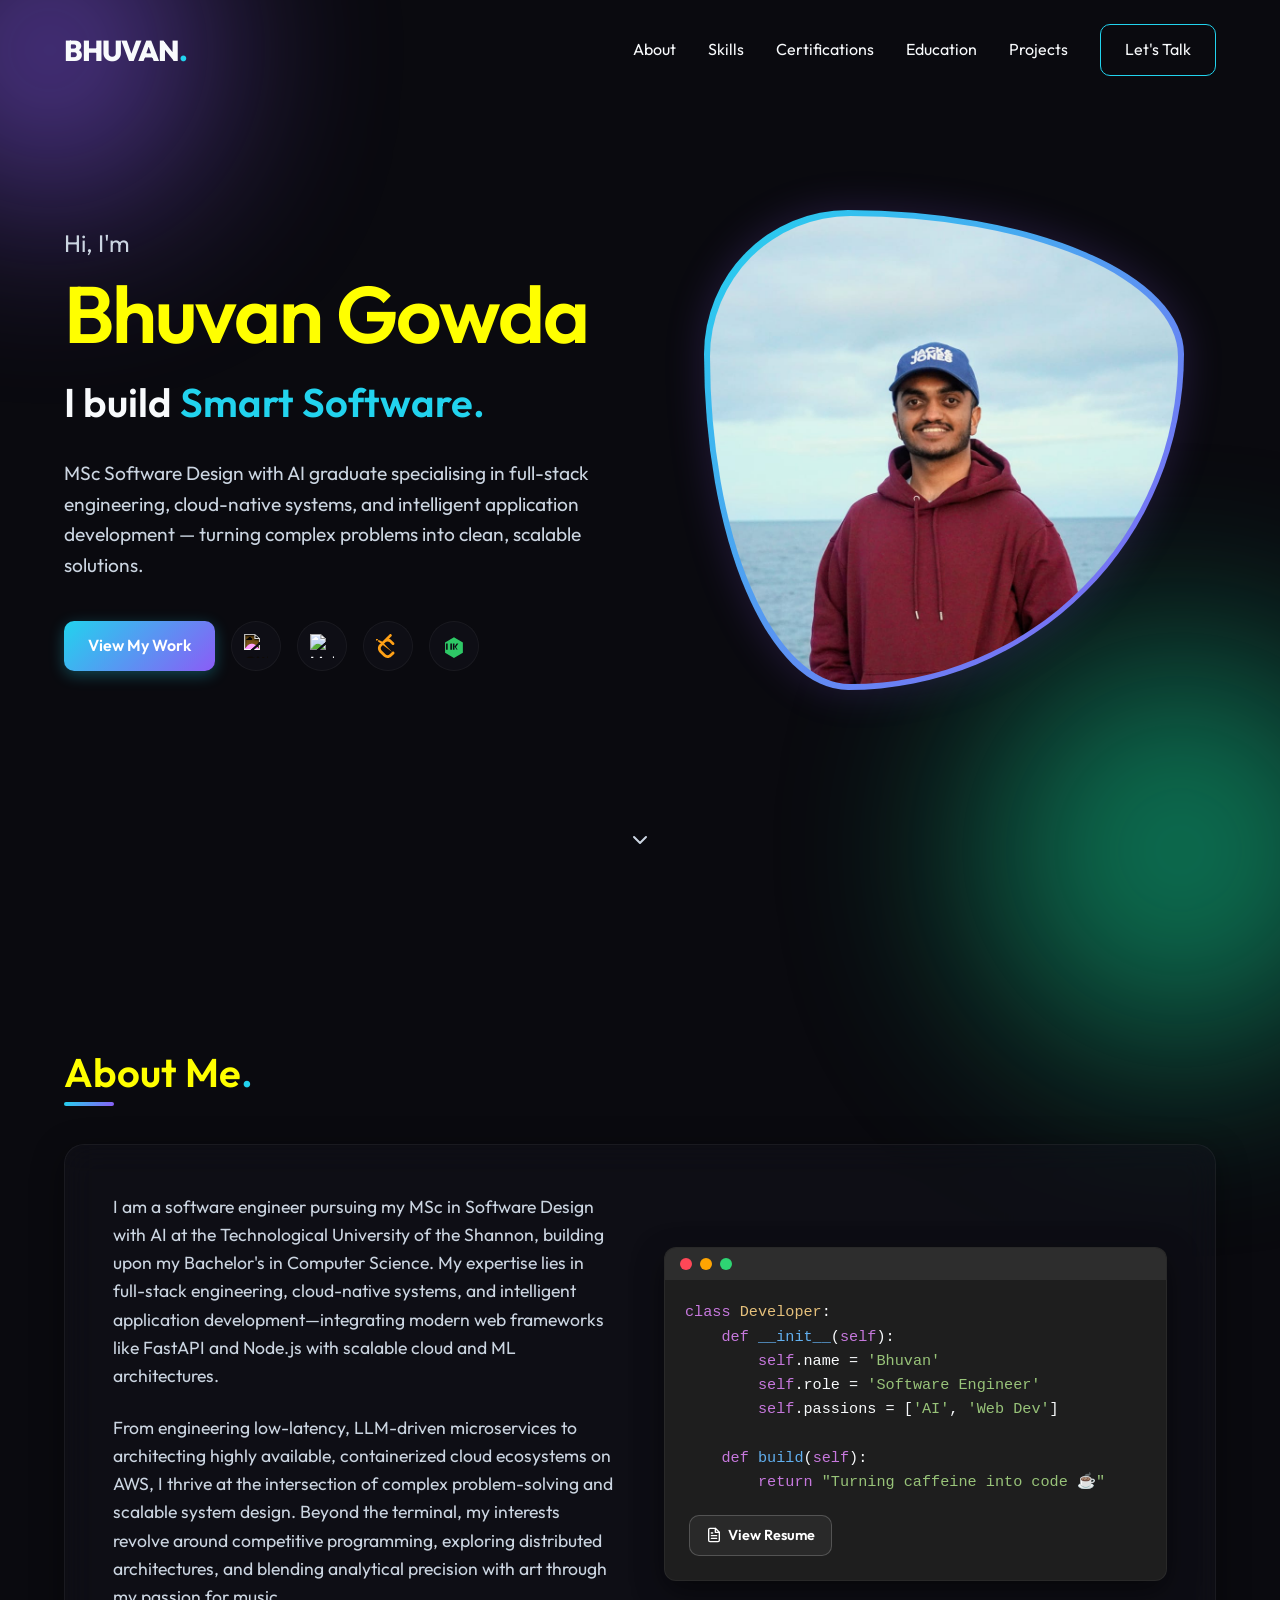
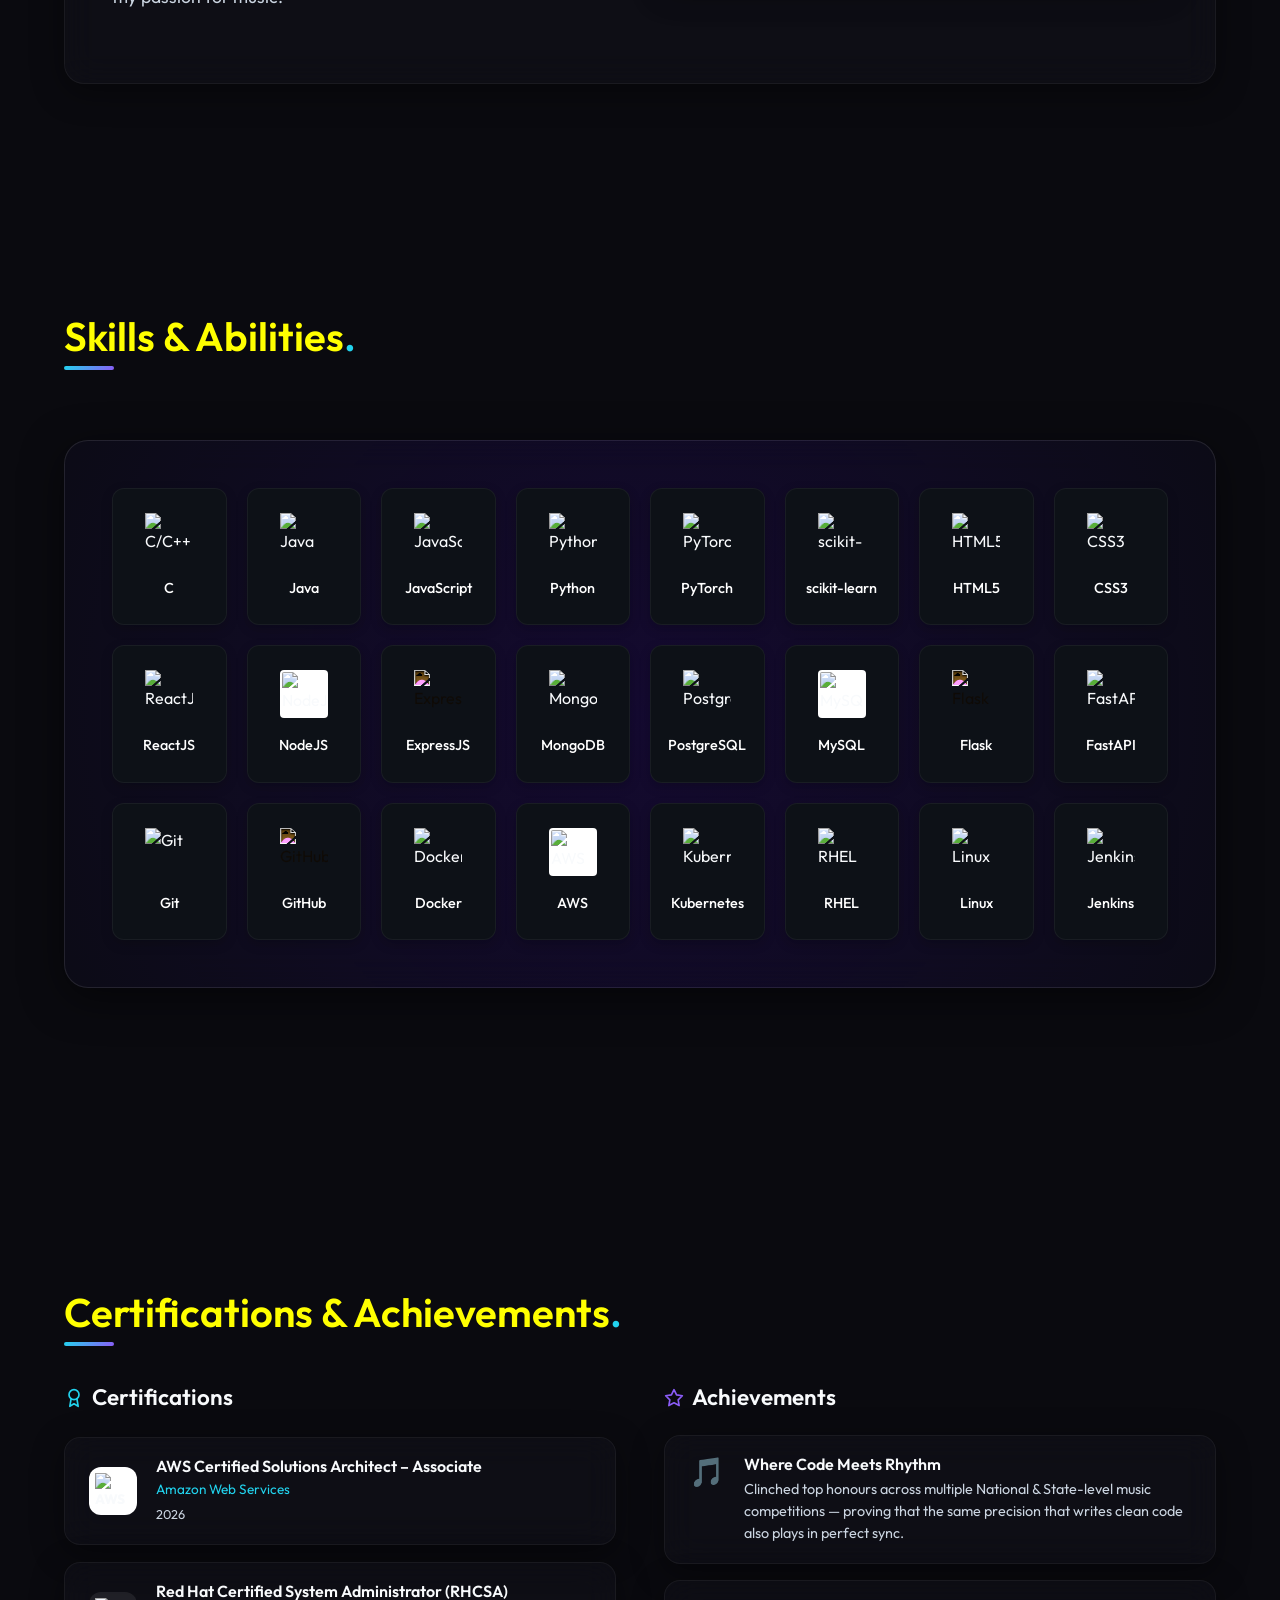
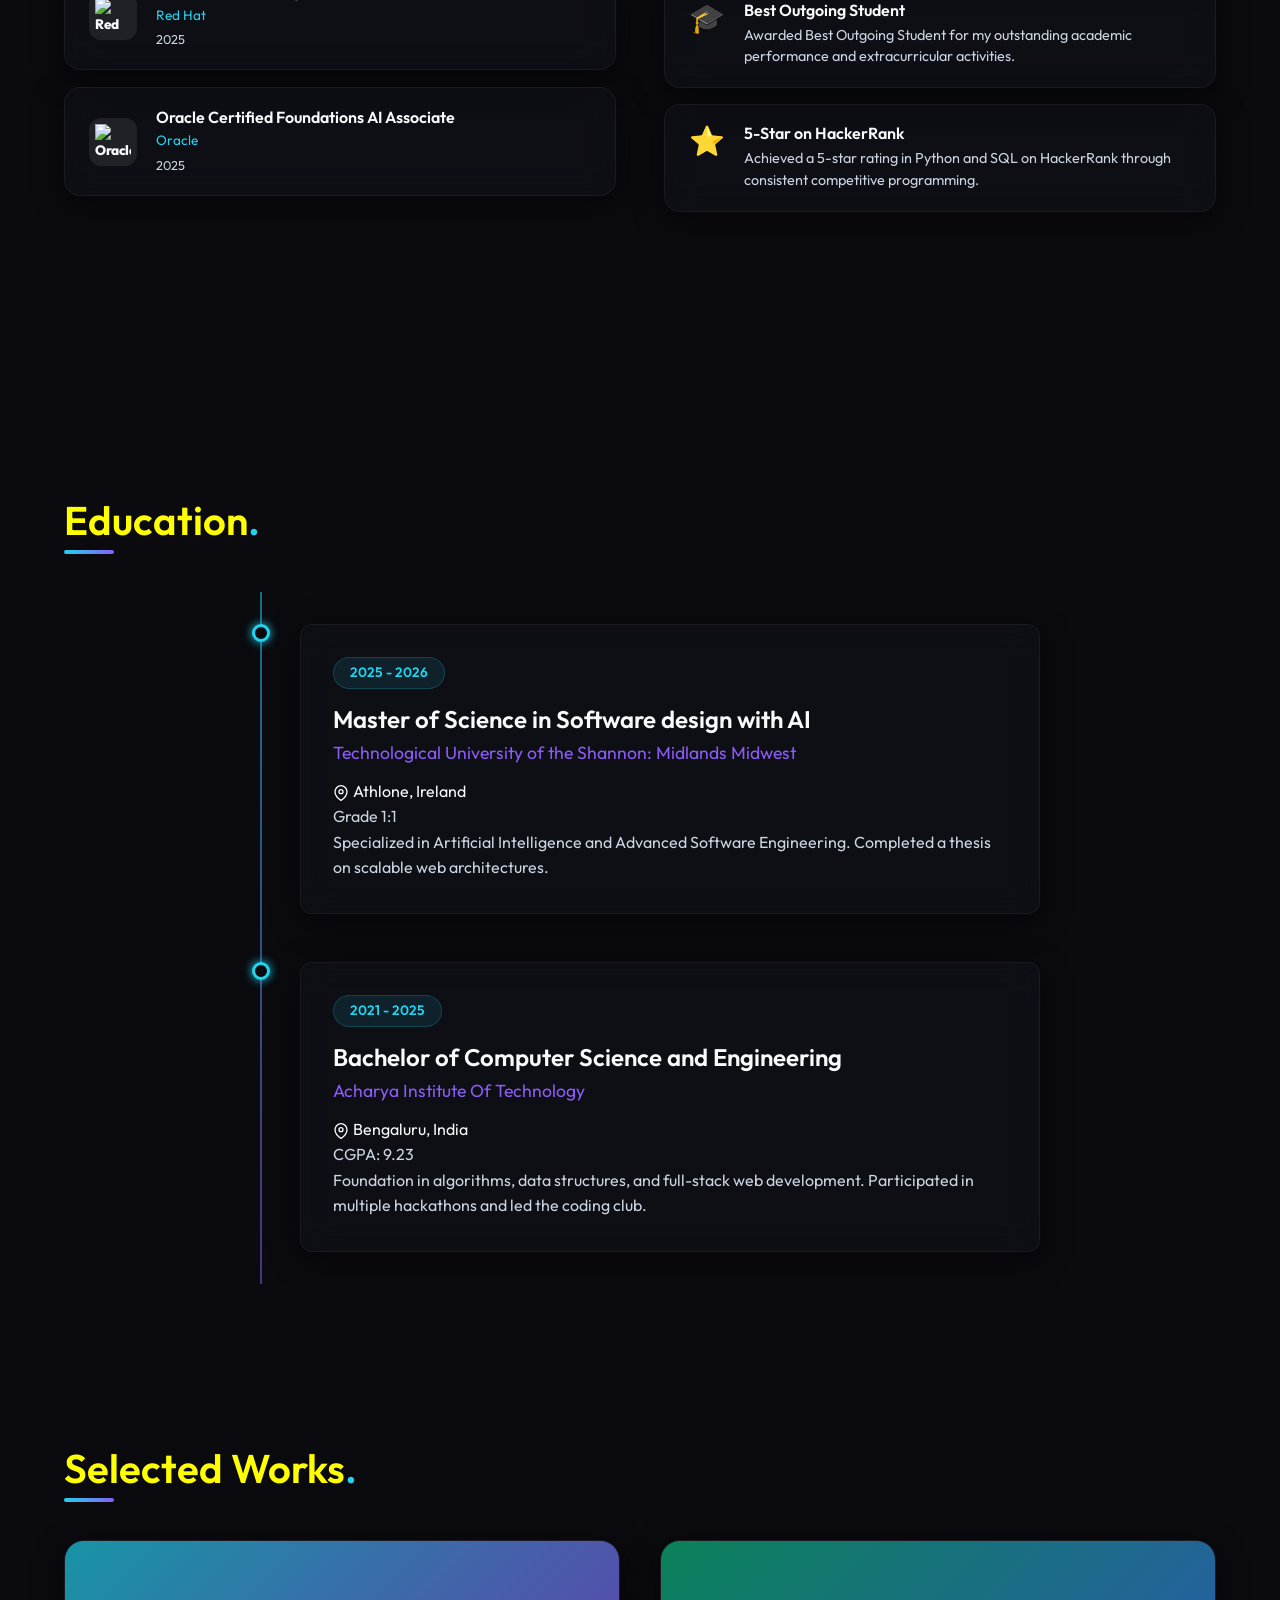
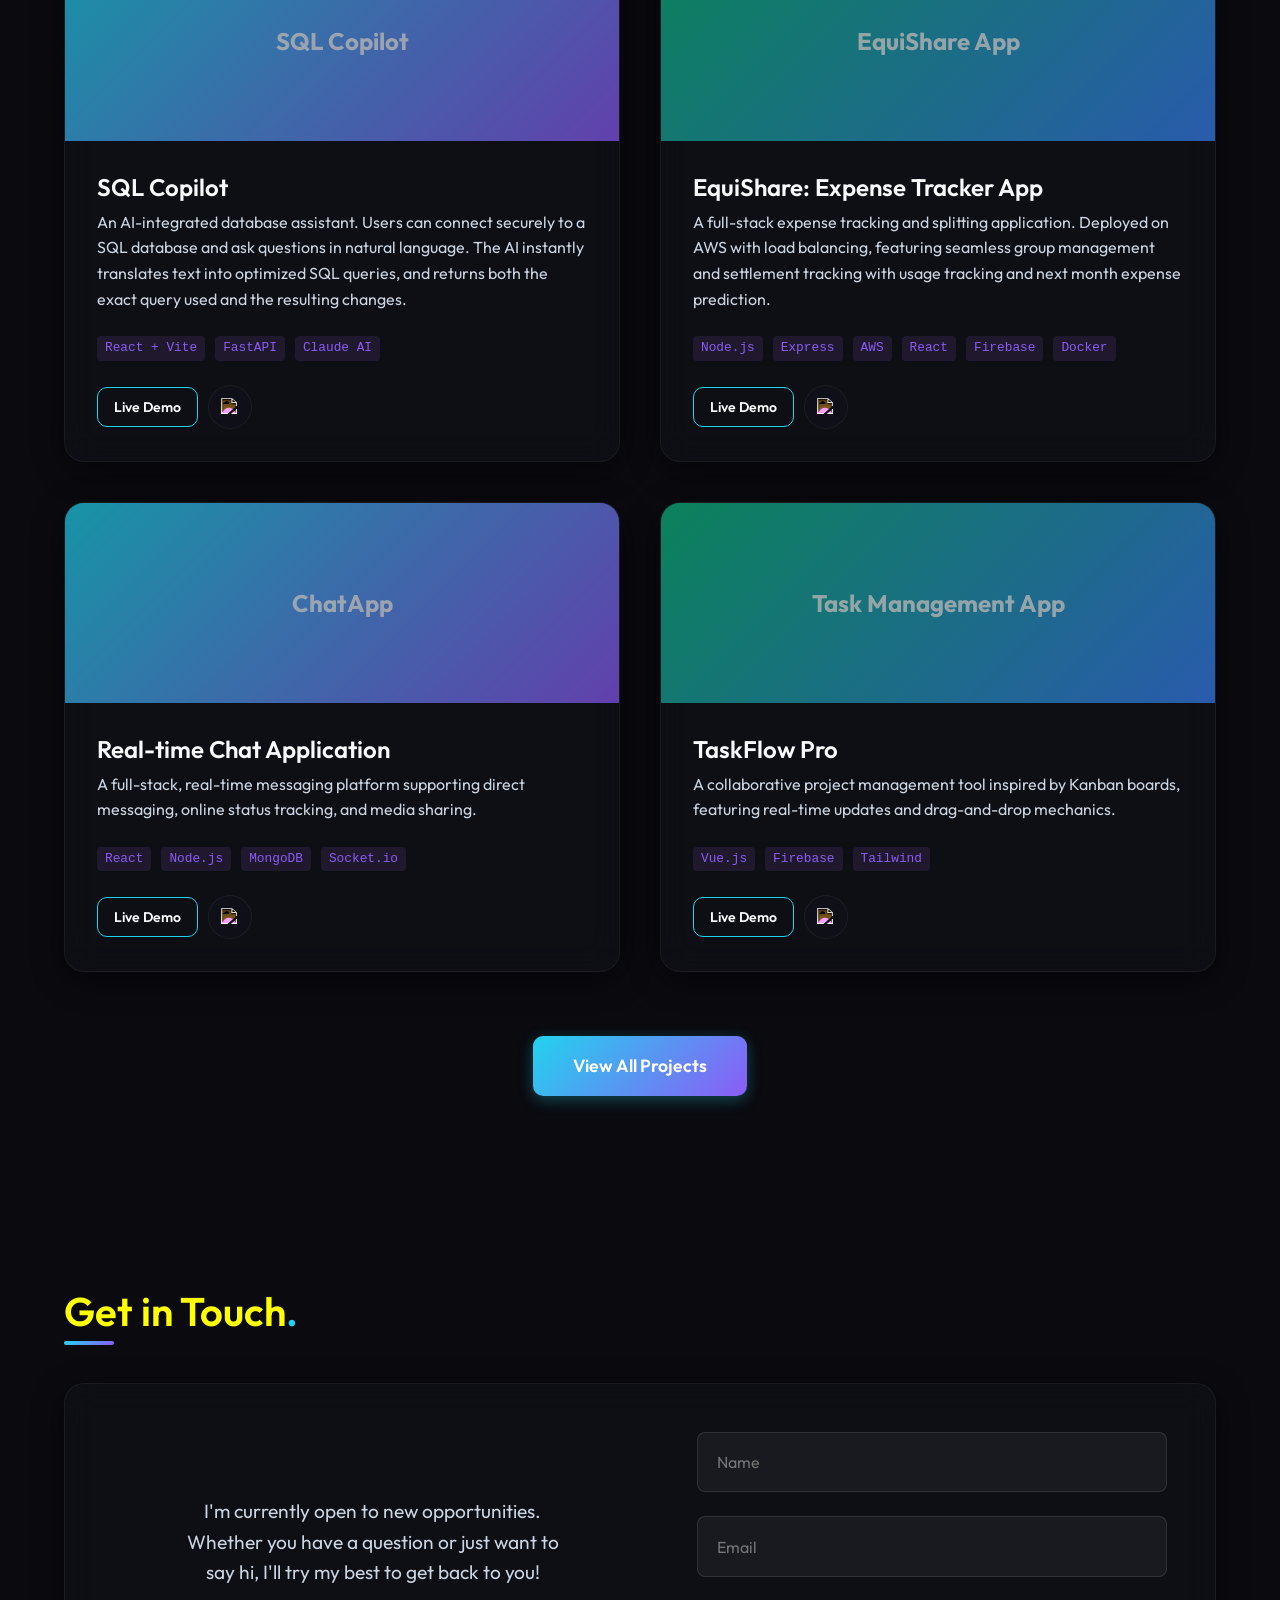
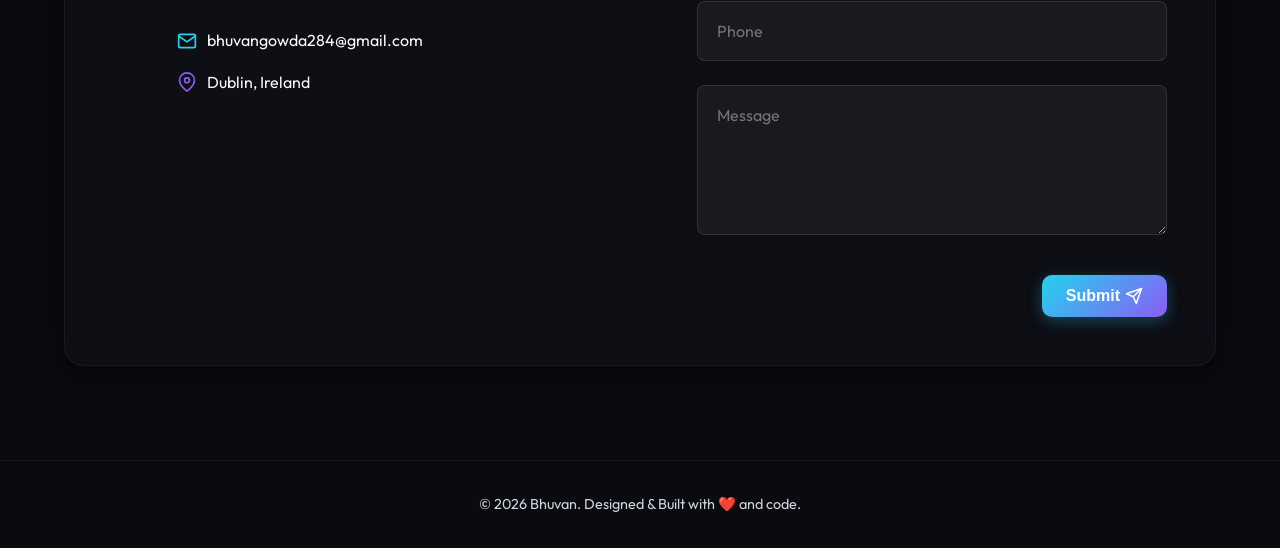
==== commit 06bc0caa: "location" ====
--- a/index.html
+++ b/index.html
@@ -574,7 +574,7 @@
                                 <path d="M21 10c0 7-9 13-9 13s-9-6-9-13a9 9 0 0 1 18 0z"></path>
                                 <circle cx="12" cy="10" r="3"></circle>
                             </svg>
-                            <span>Bengaluru, India</span>
+                            <span>Dublin, Ireland</span>
                         </li>
                     </ul>
                 </div>
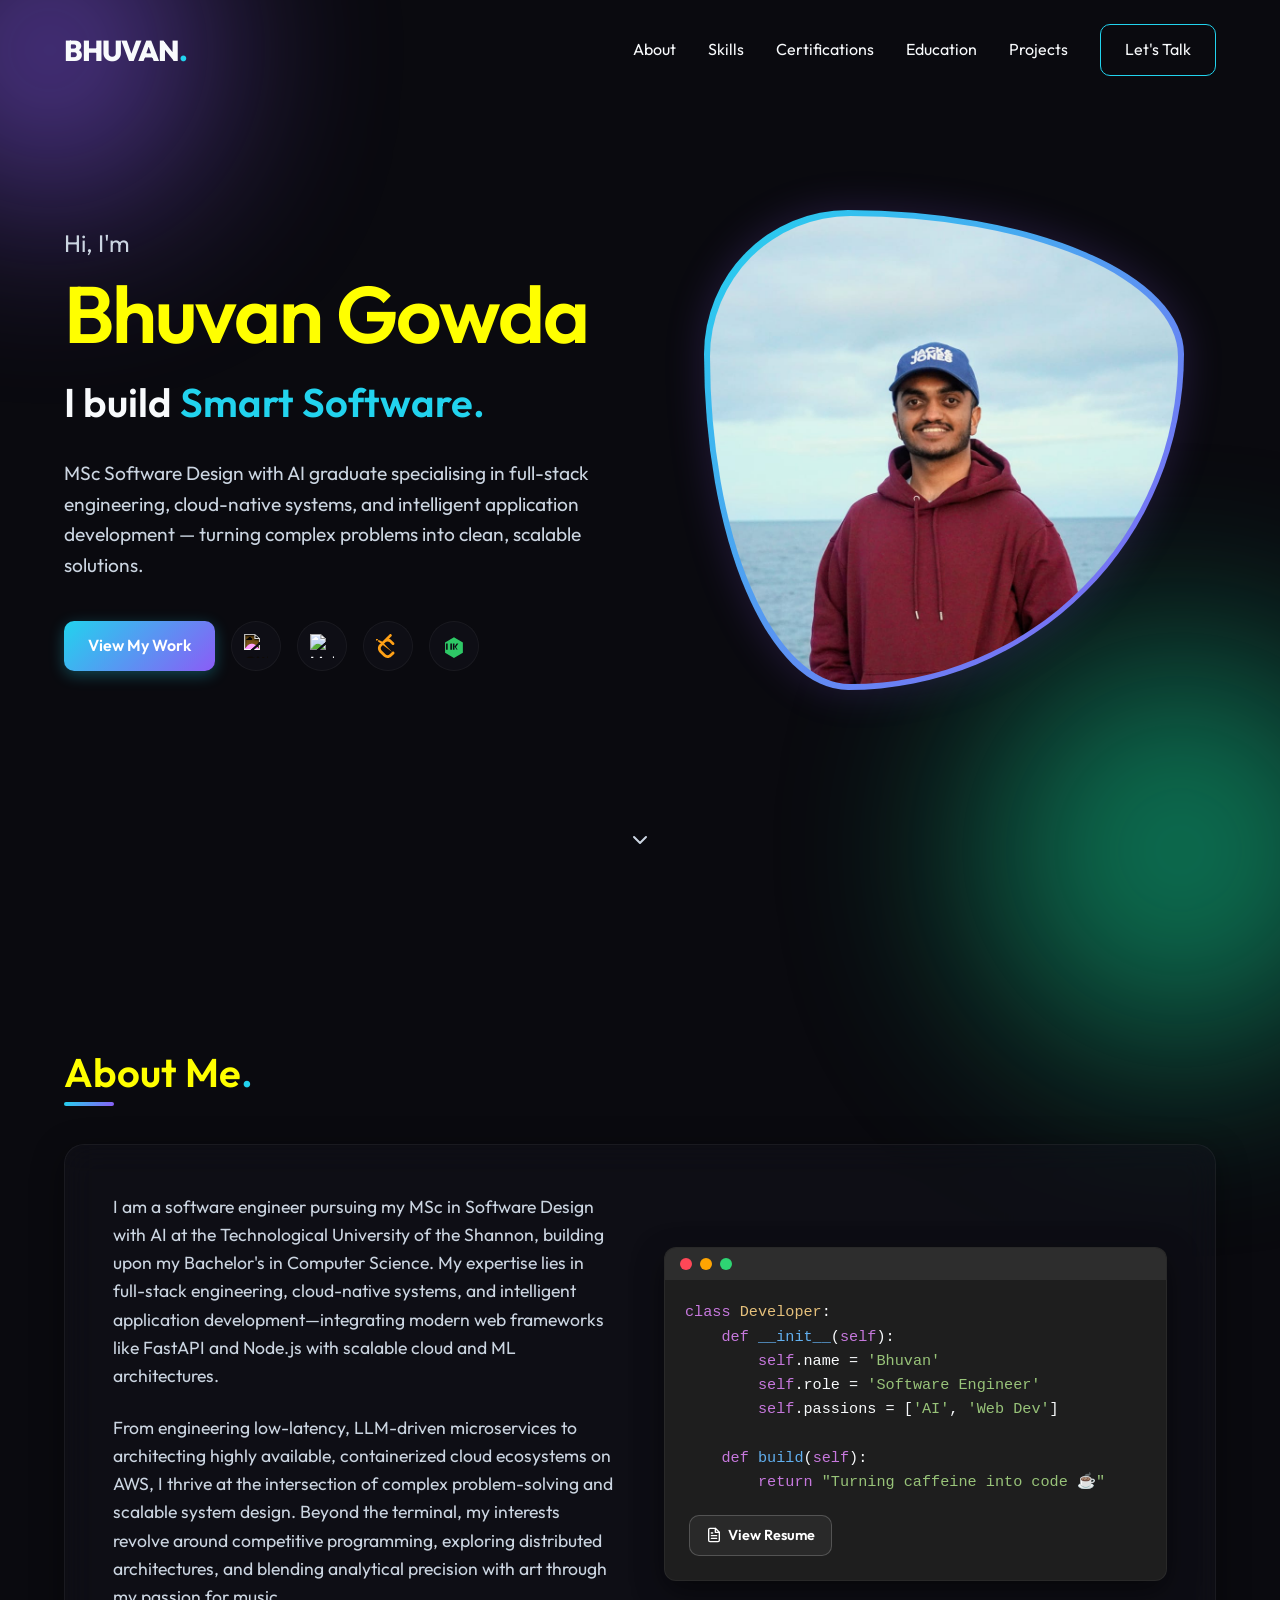
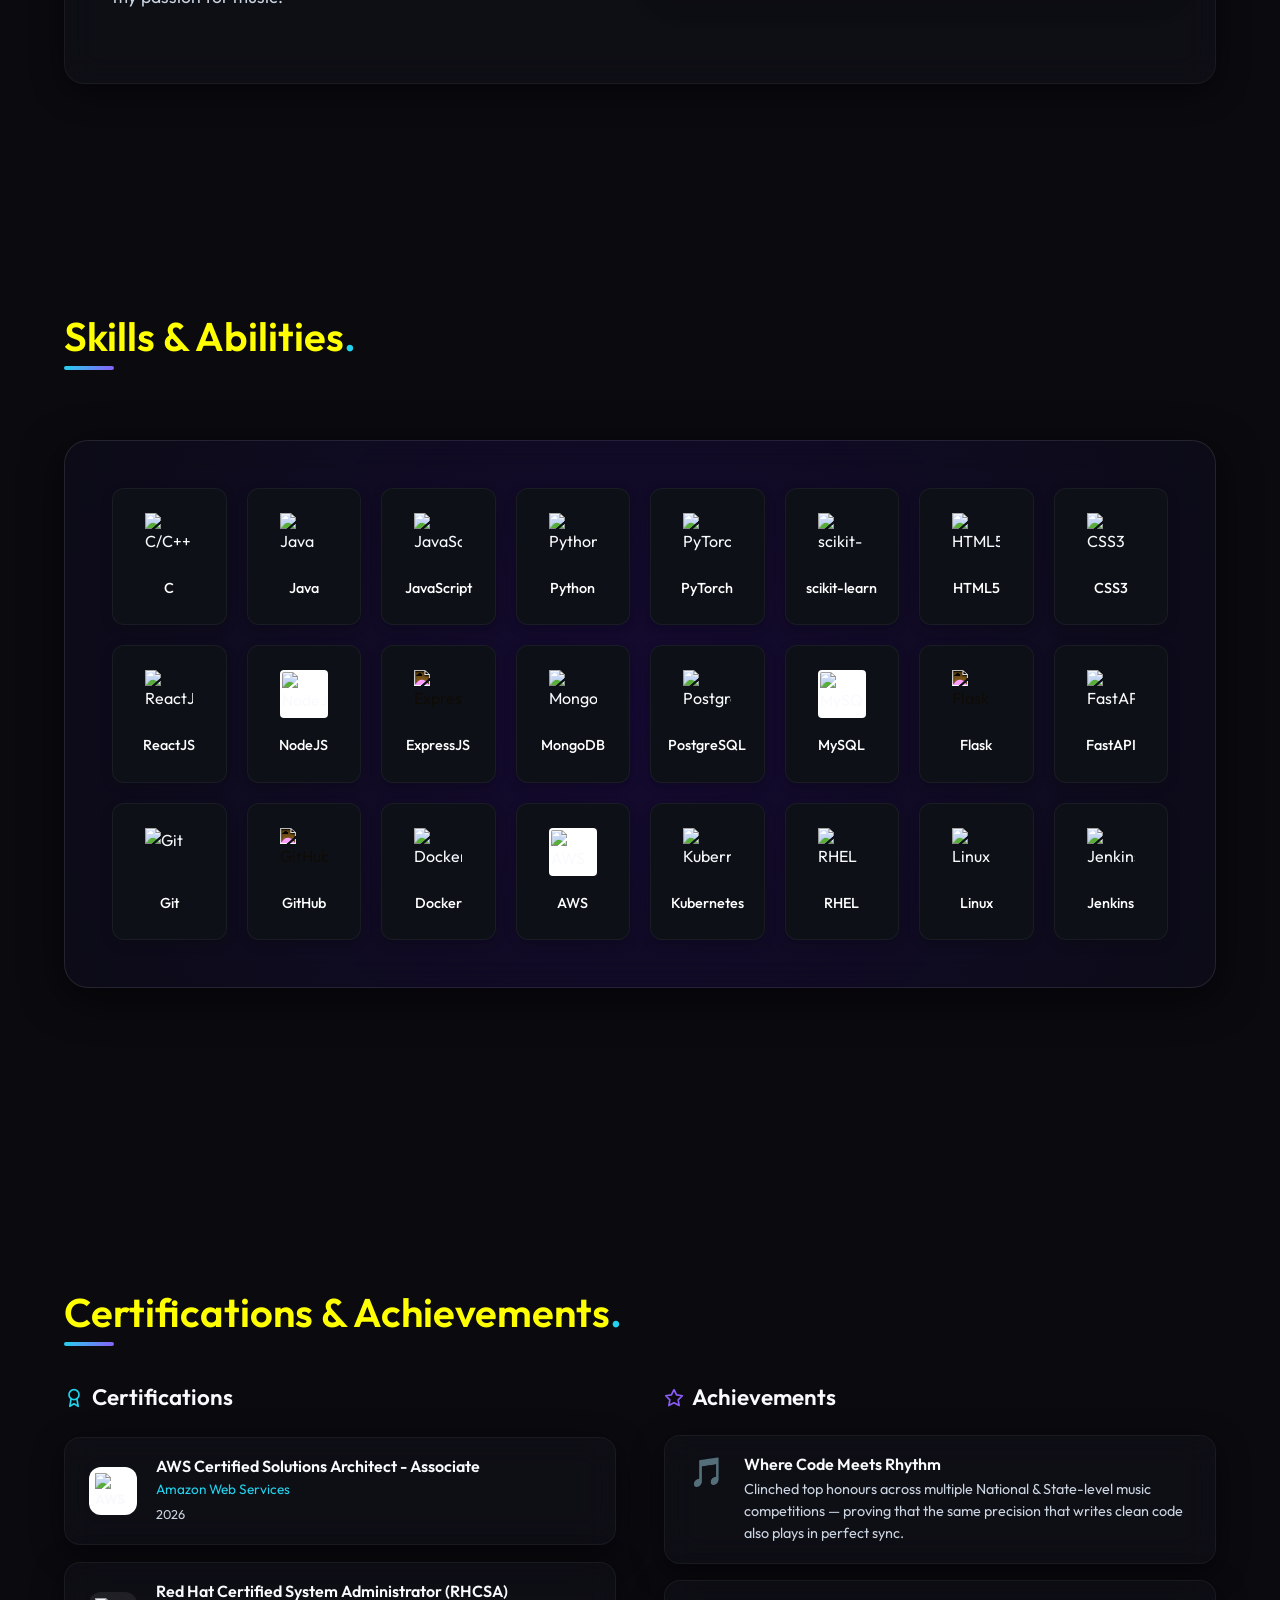
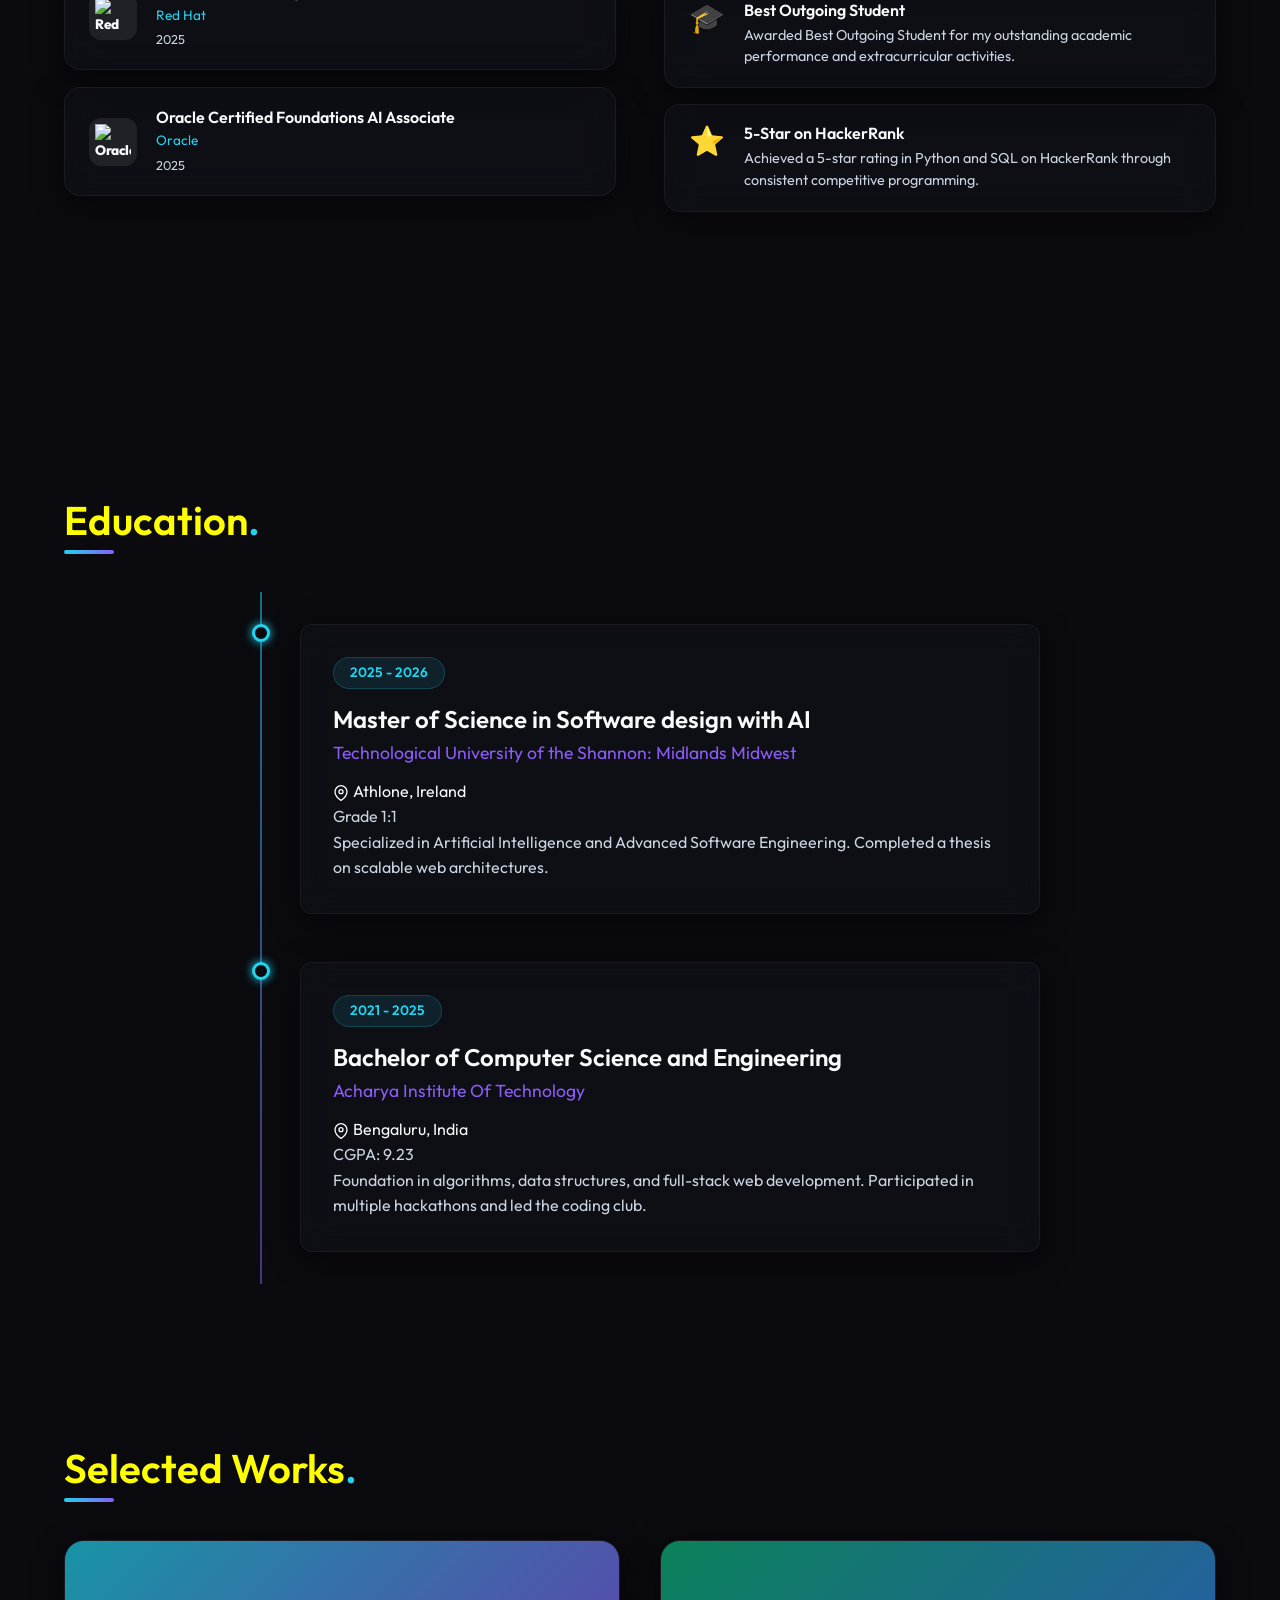
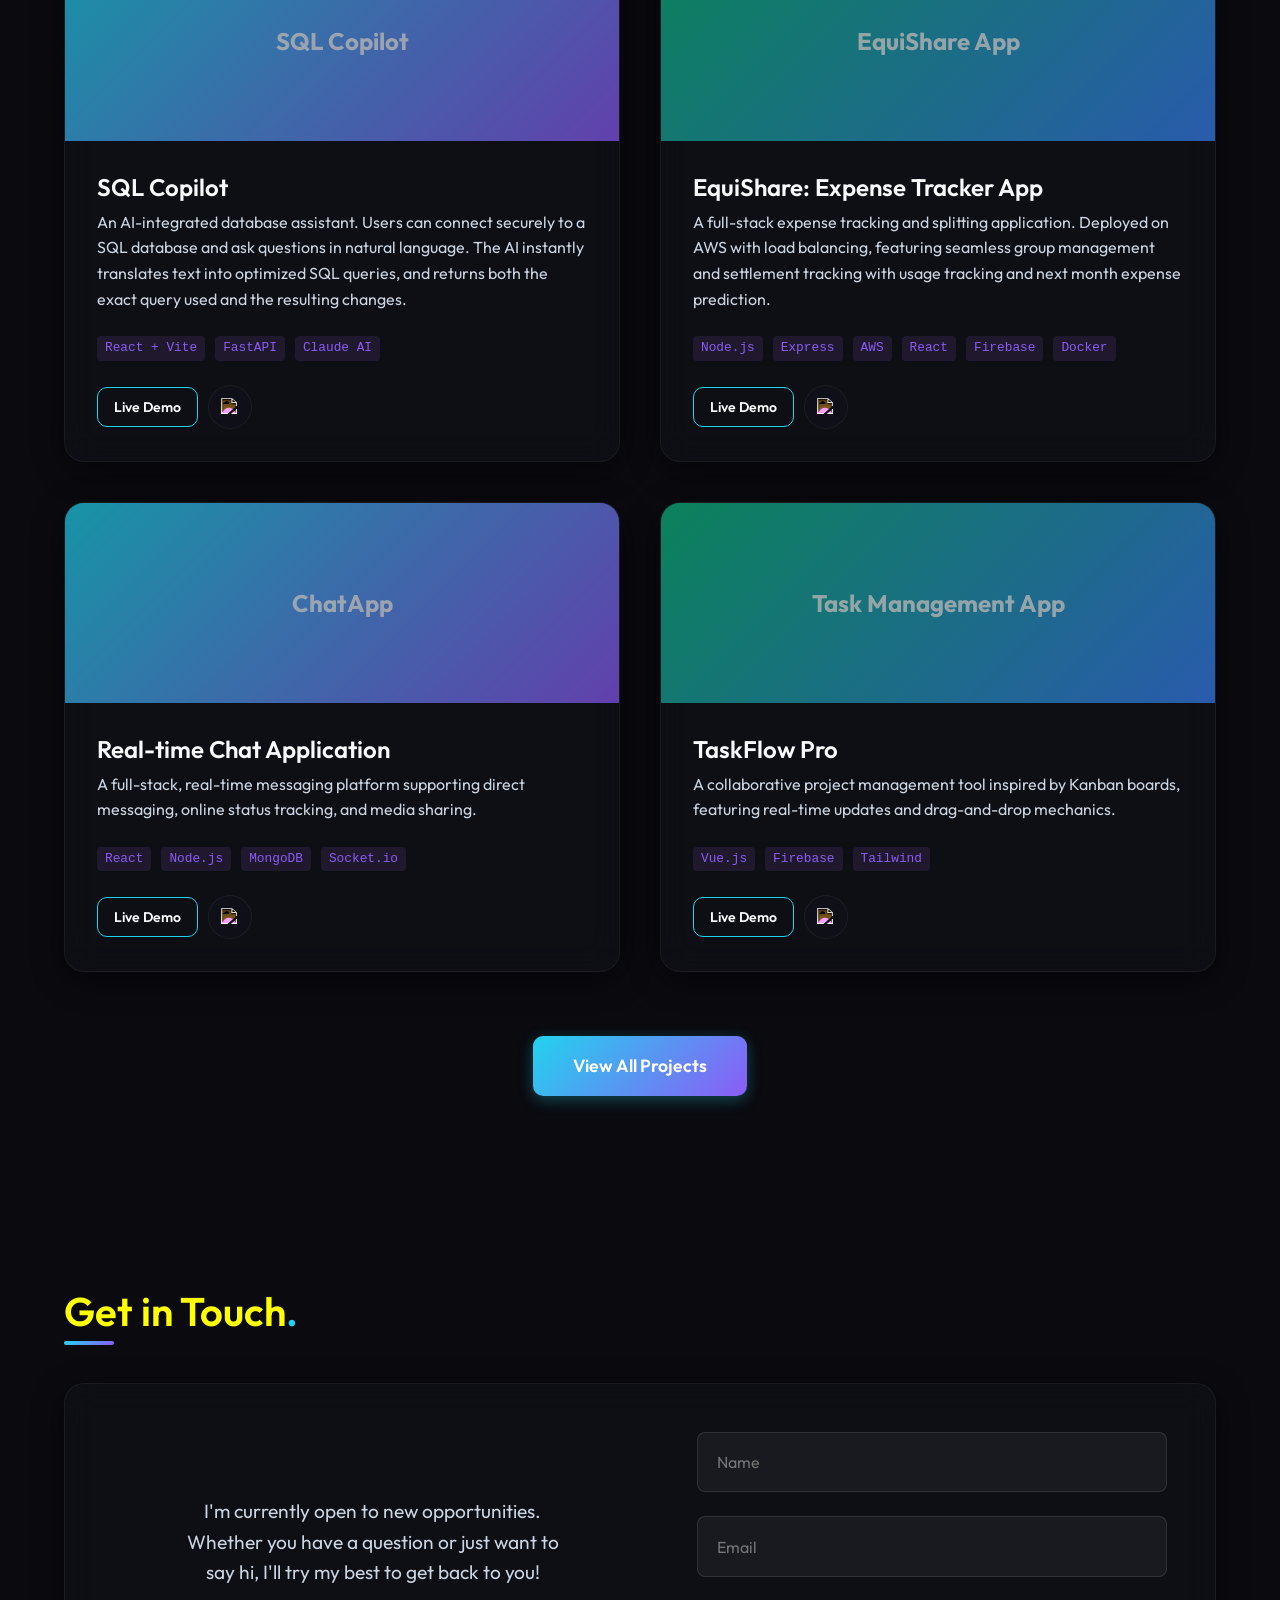
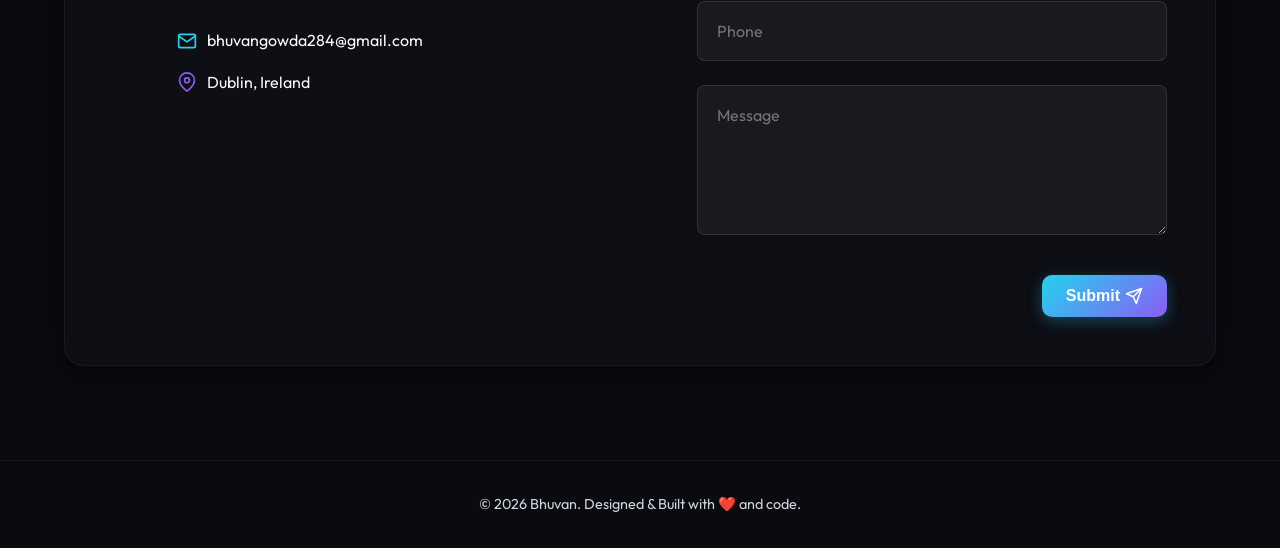
==== commit e3a6d2a4: "certs link" ====
--- a/index.html
+++ b/index.html
@@ -296,38 +296,47 @@
                         </svg>Certifications
                     </h3>
 
-                    <div class="cert-card glass-panel reveal-left">
-                        <div class="cert-badge aws"><img
-                                src="https://cdn.jsdelivr.net/gh/devicons/devicon/icons/amazonwebservices/amazonwebservices-original-wordmark.svg"
-                                alt="AWS" style="width:36px;height:36px;object-fit:contain;"></div>
-                        <div class="cert-info">
-                            <h4>AWS Certified Solutions Architect – Associate</h4>
-                            <span class="cert-issuer">Amazon Web Services</span>
-                            <span class="cert-date">2026</span>
-                        </div>
-                    </div>
-
-                    <div class="cert-card glass-panel reveal-left">
-                        <div class="cert-badge rhel"><img
-                                src="https://cdn.jsdelivr.net/gh/devicons/devicon/icons/redhat/redhat-original.svg"
-                                alt="Red Hat" style="width:36px;height:36px;object-fit:contain;"></div>
-                        <div class="cert-info">
-                            <h4>Red Hat Certified System Administrator (RHCSA)</h4>
-                            <span class="cert-issuer">Red Hat</span>
-                            <span class="cert-date">2025</span>
-                        </div>
-                    </div>
-
-                    <div class="cert-card glass-panel reveal-left">
-                        <div class="cert-badge oracle"><img
-                                src="https://cdn.jsdelivr.net/gh/devicons/devicon/icons/oracle/oracle-original.svg"
-                                alt="Oracle" style="width:36px;height:36px;object-fit:contain;"></div>
-                        <div class="cert-info">
-                            <h4>Oracle Certified Foundations AI Associate</h4>
-                            <span class="cert-issuer">Oracle</span>
-                            <span class="cert-date">2025</span>
-                        </div>
-                    </div>
+                    <a href="https://www.credly.com/badges/55231588-f6ee-46d3-a500-e5858894baff/public_url"
+                        target="_blank" style="text-decoration: none; color: inherit; display: contents;">
+                        <div class="cert-card glass-panel reveal-left">
+                            <div class="cert-badge aws"><img
+                                    src="https://cdn.jsdelivr.net/gh/devicons/devicon/icons/amazonwebservices/amazonwebservices-original-wordmark.svg"
+                                    alt="AWS" style="width:36px;height:36px;object-fit:contain;"></div>
+                            <div class="cert-info">
+                                <h4>AWS Certified Solutions Architect - Associate</h4>
+                                <span class="cert-issuer">Amazon Web Services</span>
+                                <span class="cert-date">2026</span>
+                            </div>
+                        </div>
+                    </a>
+
+                    <a href="YOUR_CREDLY_BADGE_URL_HERE" target="_blank"
+                        style="text-decoration: none; color: inherit; display: contents;">
+                        <div class="cert-card glass-panel reveal-left">
+                            <div class="cert-badge rhel"><img
+                                    src="https://cdn.jsdelivr.net/gh/devicons/devicon/icons/redhat/redhat-original.svg"
+                                    alt="Red Hat" style="width:36px;height:36px;object-fit:contain;"></div>
+                            <div class="cert-info">
+                                <h4>Red Hat Certified System Administrator (RHCSA)</h4>
+                                <span class="cert-issuer">Red Hat</span>
+                                <span class="cert-date">2025</span>
+                            </div>
+                        </div>
+                    </a>
+
+                    <a href="https://catalog-education.oracle.com/ords/certview/sharebadge?id=8C870BC80ECDDF3E0EC93224A630655ABA89471F9D77DEED981E998B64B77431"
+                        target="_blank" style="text-decoration: none; color: inherit; display: contents;">
+                        <div class="cert-card glass-panel reveal-left">
+                            <div class="cert-badge oracle"><img
+                                    src="https://cdn.jsdelivr.net/gh/devicons/devicon/icons/oracle/oracle-original.svg"
+                                    alt="Oracle" style="width:36px;height:36px;object-fit:contain;"></div>
+                            <div class="cert-info">
+                                <h4>Oracle Certified Foundations AI Associate</h4>
+                                <span class="cert-issuer">Oracle</span>
+                                <span class="cert-date">2025</span>
+                            </div>
+                        </div>
+                    </a>
 
                 </div>
 
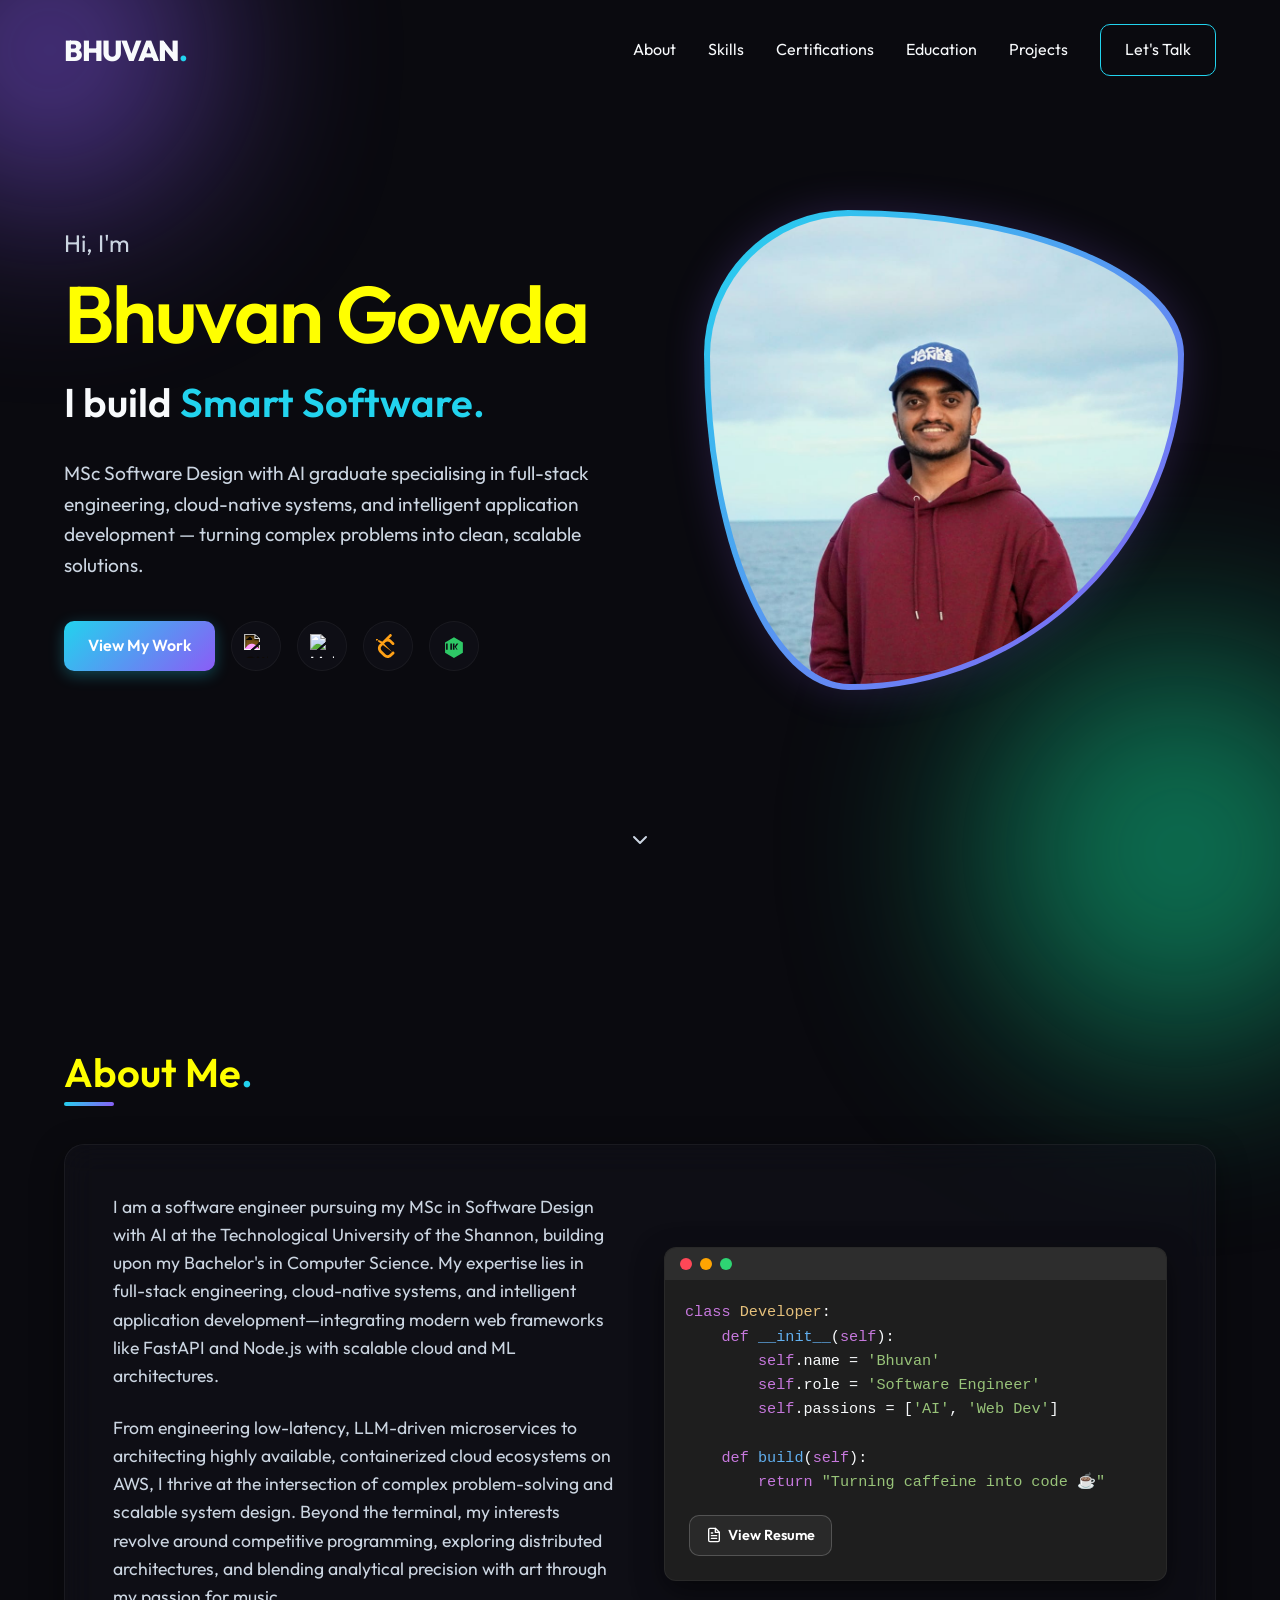
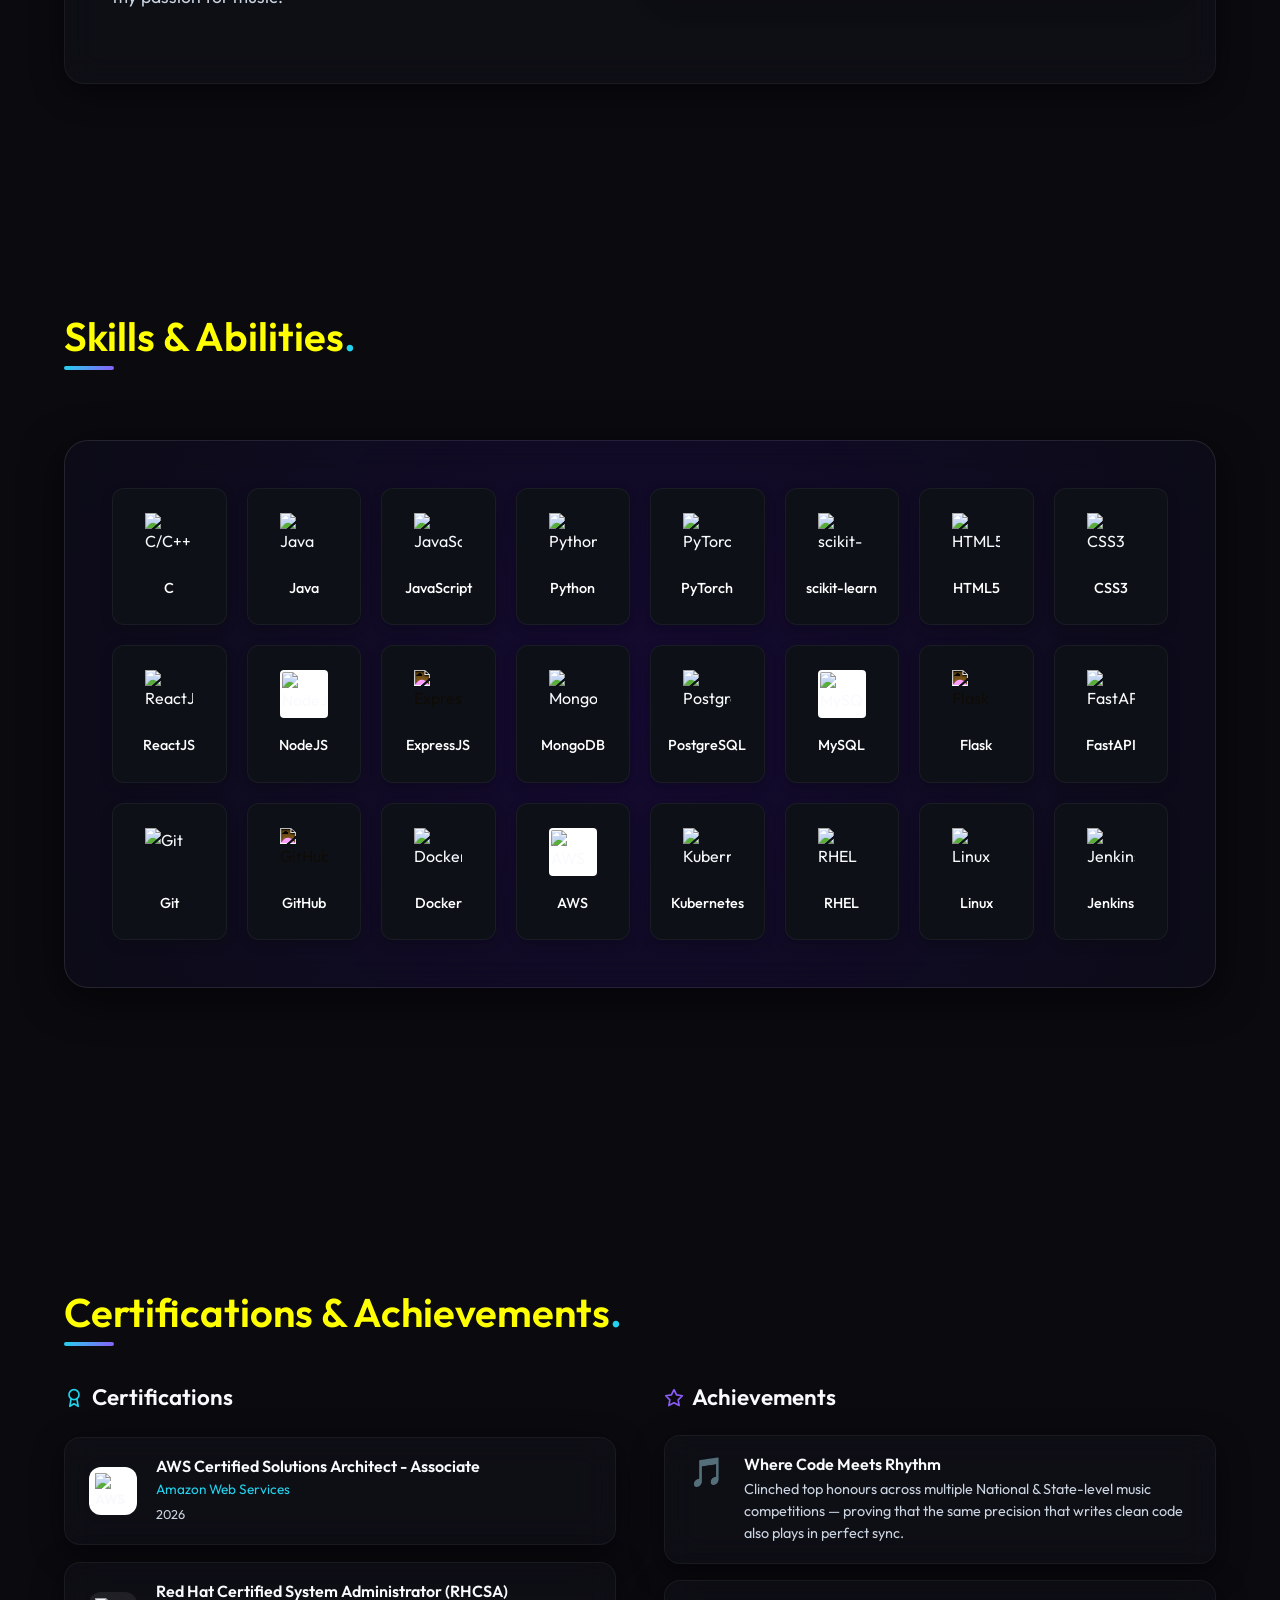
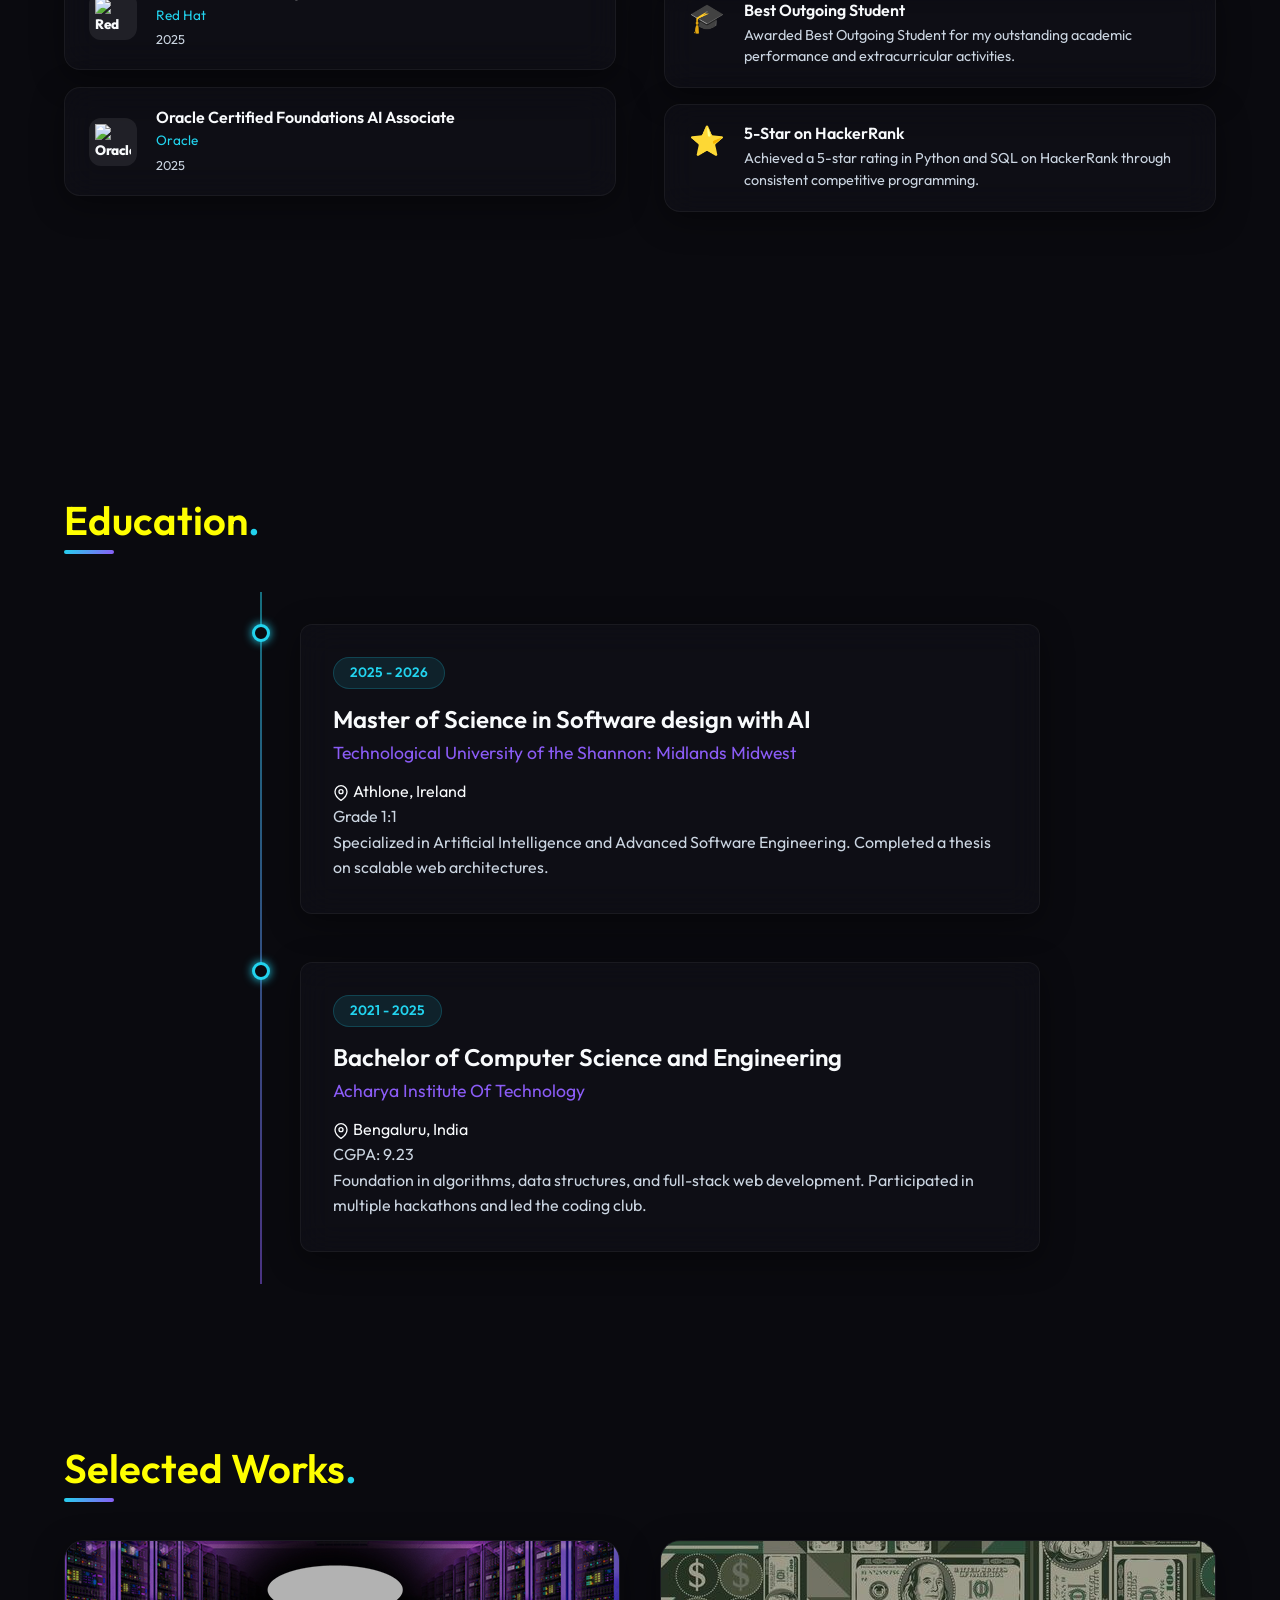
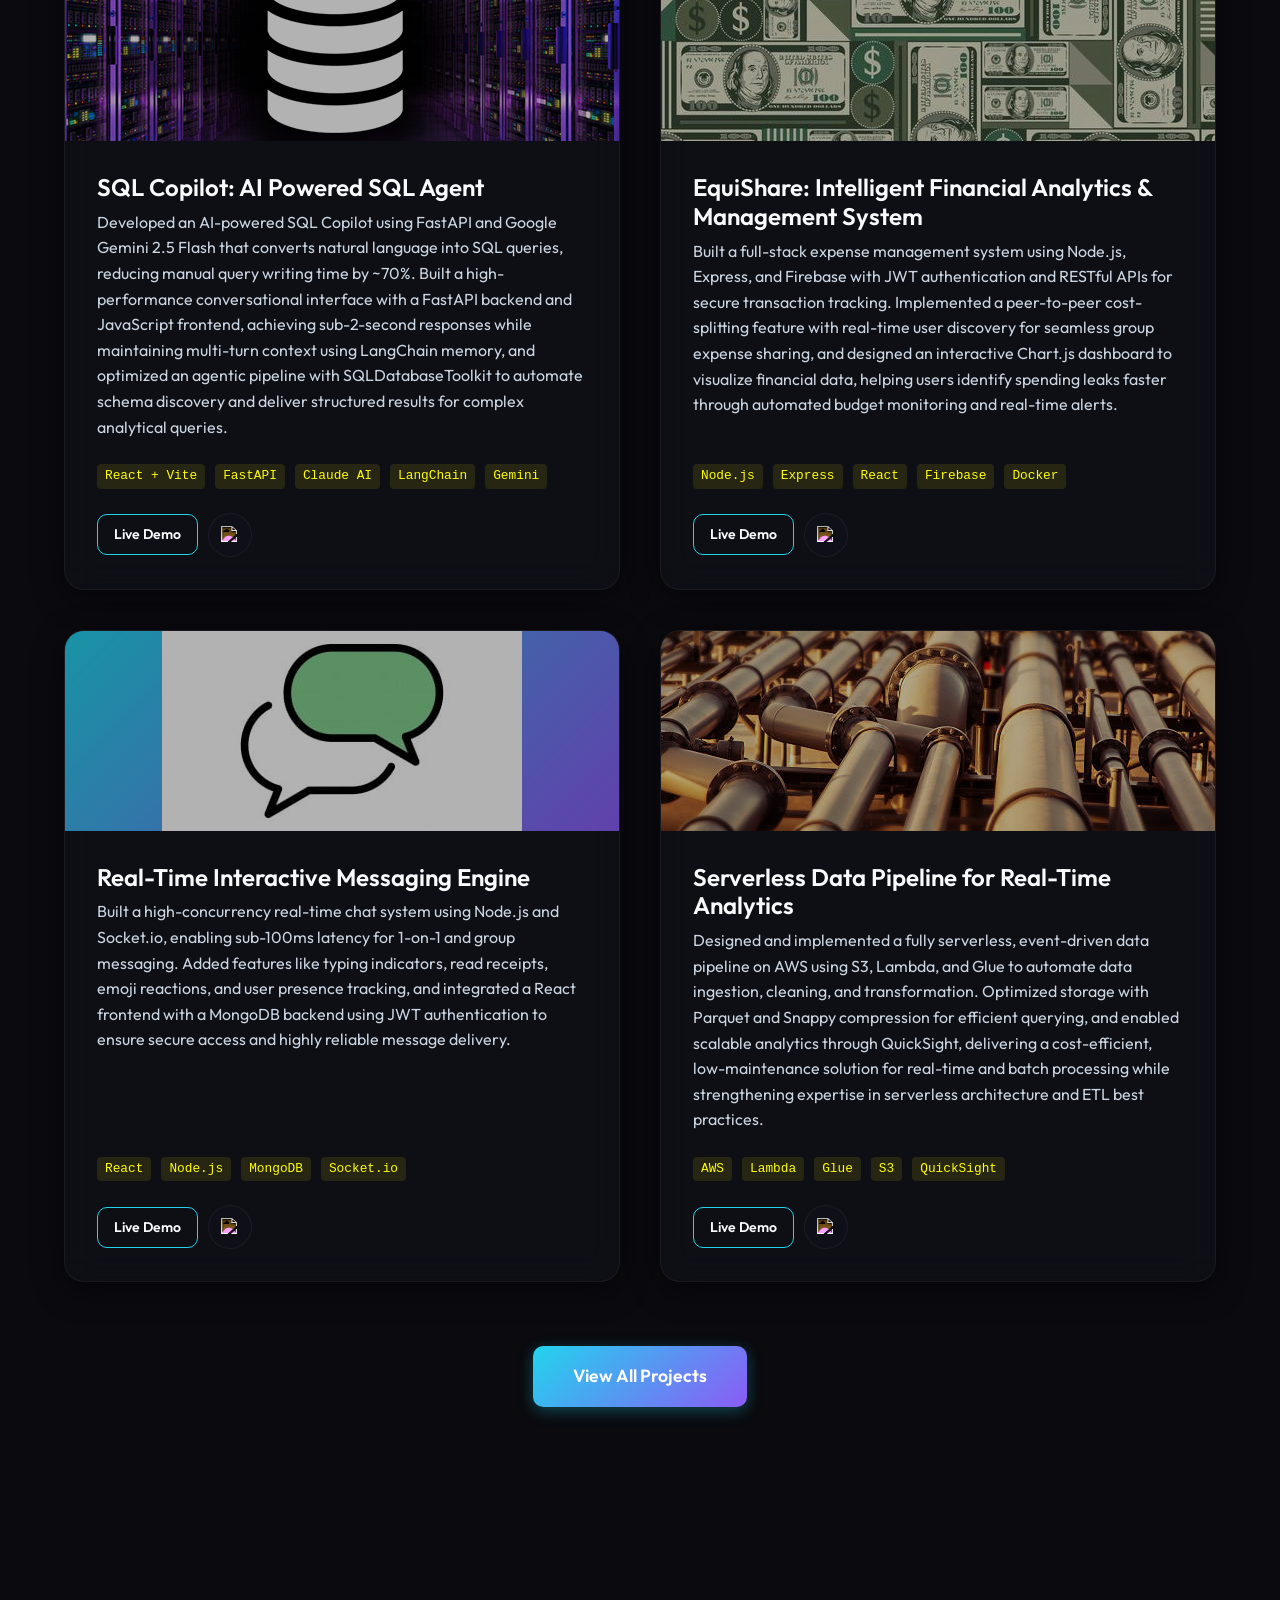
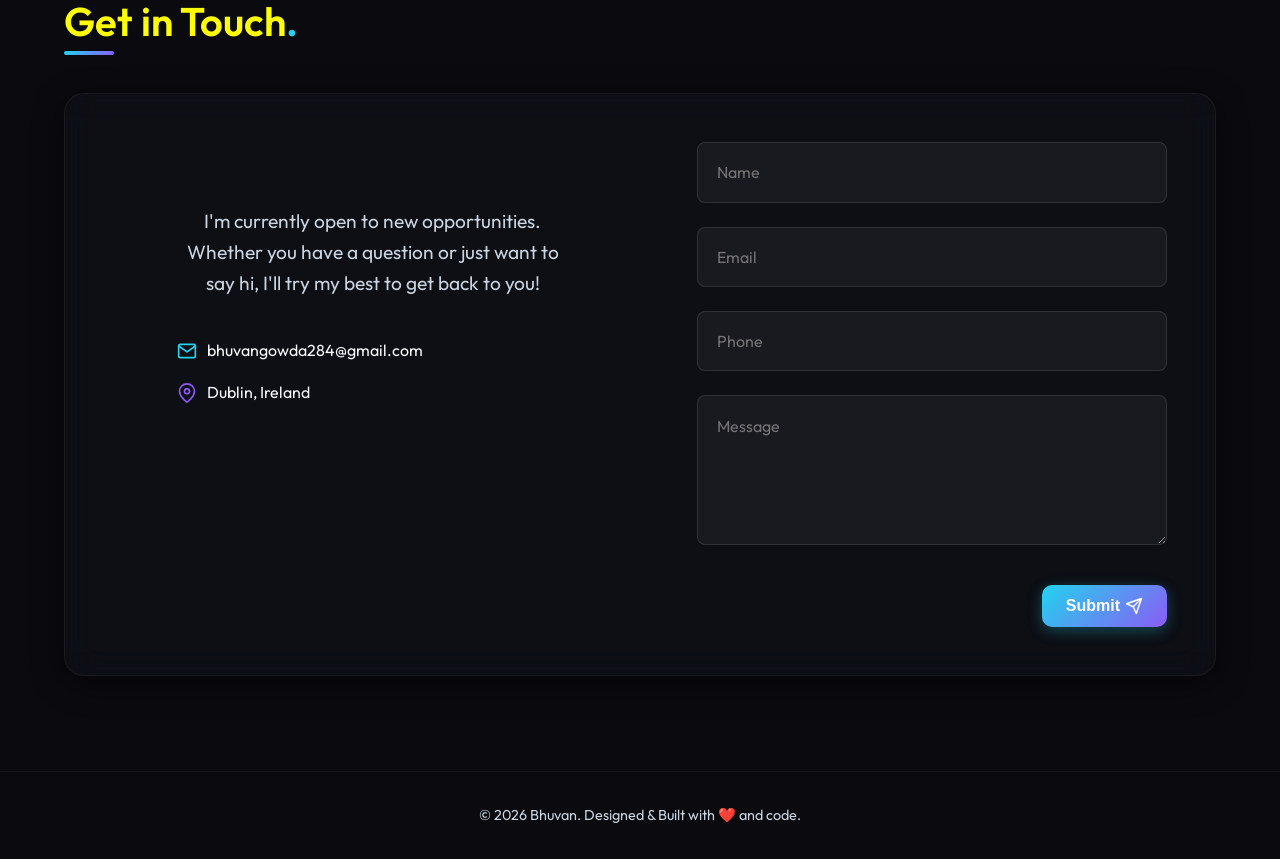
==== commit c240bbfe: "project changes" ====
--- a/index.html
+++ b/index.html
@@ -77,7 +77,7 @@
             <div class="hero-image">
                 <div class="profile-img-wrap">
                     <!-- ADD YOUR IMAGE HERE - Replace profile.jpg with your exact image path -->
-                    <img src="my pic.jpeg" alt="Bhuvan Portfolio Avatar"
+                    <img src="images/my pic.jpeg" alt="Bhuvan Portfolio Avatar"
                         onerror="this.src='https://images.unsplash.com/photo-1549692520-ACC6669E2F0C?auto=format&fit=crop&q=80&w=600&h=600';">
                 </div>
             </div>
@@ -440,17 +440,22 @@
                 <!-- Project 1 -->
                 <div class="project-card glass-panel">
                     <div class="project-img-placeholder gradient-1">
-                        <span>SQL Copilot</span>
+                        <img src="images/database image.jpg">
                     </div>
                     <div class="project-info">
-                        <h3>SQL Copilot</h3>
-                        <p>An AI-integrated database assistant. Users can connect securely to a SQL database and ask
-                            questions in natural language. The AI instantly translates text into optimized SQL queries,
-                            and returns both the exact query used and the resulting changes.</p>
+                        <h3>SQL Copilot: AI Powered SQL Agent</h3>
+                        <p>Developed an AI-powered SQL Copilot using FastAPI and Google Gemini 2.5 Flash that converts
+                            natural language into SQL queries, reducing manual query writing time by ~70%. Built a
+                            high-performance conversational interface with a FastAPI backend and JavaScript frontend,
+                            achieving sub-2-second responses while maintaining multi-turn context using LangChain
+                            memory, and optimized an agentic pipeline with SQLDatabaseToolkit to automate schema
+                            discovery and deliver structured results for complex analytical queries.</p>
                         <div class="project-tech">
                             <span>React + Vite</span>
                             <span>FastAPI</span>
                             <span>Claude AI</span>
+                            <span>LangChain</span>
+                            <span>Gemini</span>
                         </div>
                         <div class="project-links">
                             <a href="#" class="btn btn-sm btn-outline">Live Demo</a>
@@ -467,18 +472,18 @@
                 <!-- Project 2 -->
                 <div class="project-card glass-panel">
                     <div class="project-img-placeholder gradient-2">
-                        <span>EquiShare App</span>
+                        <img src="images/money image.jpg">
                     </div>
                     <div class="project-info">
-                        <h3>EquiShare: Expense Tracker App</h3>
-                        <p>A full-stack expense tracking and splitting application. Deployed on AWS with load balancing,
-                            featuring
-                            seamless group management and settlement tracking with usage tracking and next month expense
-                            prediction.</p>
+                        <h3>EquiShare: Intelligent Financial Analytics & Management System</h3>
+                        <p>Built a full-stack expense management system using Node.js, Express, and Firebase with JWT
+                            authentication and RESTful APIs for secure transaction tracking. Implemented a peer-to-peer
+                            cost-splitting feature with real-time user discovery for seamless group expense sharing, and
+                            designed an interactive Chart.js dashboard to visualize financial data, helping users
+                            identify spending leaks faster through automated budget monitoring and real-time alerts.</p>
                         <div class="project-tech">
                             <span>Node.js</span>
                             <span>Express</span>
-                            <span>AWS</span>
                             <span>React</span>
                             <span>Firebase</span>
                             <span>Docker</span>
@@ -499,12 +504,15 @@
                 <div class="project-card glass-panel">
                     <div class="project-img-placeholder gradient-1">
                         <!-- Reusing gradient-1 for now, can adjust CSS if needed -->
-                        <span>ChatApp</span>
+                        <img src="images/chat image.jpg">
                     </div>
                     <div class="project-info">
-                        <h3>Real-time Chat Application</h3>
-                        <p>A full-stack, real-time messaging platform supporting direct messaging, online status
-                            tracking, and media sharing.</p>
+                        <h3>Real-Time Interactive Messaging Engine</h3>
+                        <p>Built a high-concurrency real-time chat system using Node.js and Socket.io, enabling
+                            sub-100ms latency for 1-on-1 and group messaging. Added features like typing indicators,
+                            read receipts, emoji reactions, and user presence tracking, and integrated a React frontend
+                            with a MongoDB backend using JWT authentication to ensure secure access and highly reliable
+                            message delivery.</p>
                         <div class="project-tech">
                             <span>React</span>
                             <span>Node.js</span>
@@ -526,20 +534,29 @@
                 <!-- Project 4 -->
                 <div class="project-card glass-panel">
                     <div class="project-img-placeholder gradient-2"> <!-- Reusing gradient-2 for now -->
-                        <span>Task Management App</span>
+                        <img src="images/data pipeline image.jpg">
                     </div>
                     <div class="project-info">
-                        <h3>TaskFlow Pro</h3>
-                        <p>A collaborative project management tool inspired by Kanban boards, featuring real-time
-                            updates and drag-and-drop mechanics.</p>
+                        <h3>Serverless Data Pipeline for Real-Time Analytics</h3>
+                        <p>Designed and implemented a fully serverless, event-driven data pipeline on AWS using S3,
+                            Lambda, and Glue to automate data ingestion, cleaning, and transformation. Optimized storage
+                            with Parquet and Snappy compression for efficient querying, and enabled scalable analytics
+                            through QuickSight, delivering a cost-efficient, low-maintenance solution for real-time and
+                            batch processing while strengthening expertise in serverless architecture and ETL best
+                            practices.
+                        </p>
                         <div class="project-tech">
-                            <span>Vue.js</span>
-                            <span>Firebase</span>
-                            <span>Tailwind</span>
+                            <span>AWS</span>
+                            <span>Lambda</span>
+                            <span>Glue</span>
+                            <span>S3</span>
+                            <span>QuickSight</span>
                         </div>
                         <div class="project-links">
-                            <a href="#" class="btn btn-sm btn-outline">Live Demo</a>
-                            <a href="#" class="btn btn-sm icon-btn">
+                            <a href="https://www.linkedin.com/posts/bhuvangowdaar_aws-dataengineering-serverless-ugcPost-7448677591810654208-XMDP?utm_source=share&utm_medium=member_desktop&rcm=ACoAADAsaaEBdxGx2e6og1jy_n-7O0yavpmMqgk"
+                                class="btn btn-sm btn-outline">Live Demo</a>
+                            <a href="https://www.linkedin.com/posts/bhuvangowdaar_aws-dataengineering-serverless-ugcPost-7448677591810654208-XMDP?utm_source=share&utm_medium=member_desktop&rcm=ACoAADAsaaEBdxGx2e6og1jy_n-7O0yavpmMqgk"
+                                class="btn btn-sm icon-btn">
                                 <img src="https://cdn.jsdelivr.net/gh/devicons/devicon/icons/github/github-original.svg"
                                     alt="GitHub" class="invert-dark" width="18" height="18"
                                     style="object-fit: contain;">
--- a/styles.css
+++ b/styles.css
@@ -763,9 +763,9 @@
 
 .project-tech span {
     font-size: 0.8rem;
-    color: var(--neon-purple);
+    color: yellow;
     font-family: monospace;
-    background: rgba(192, 132, 252, 0.1);
+    background: rgba(255, 255, 0, 0.1);
     padding: 2px 8px;
     border-radius: 4px;
 }
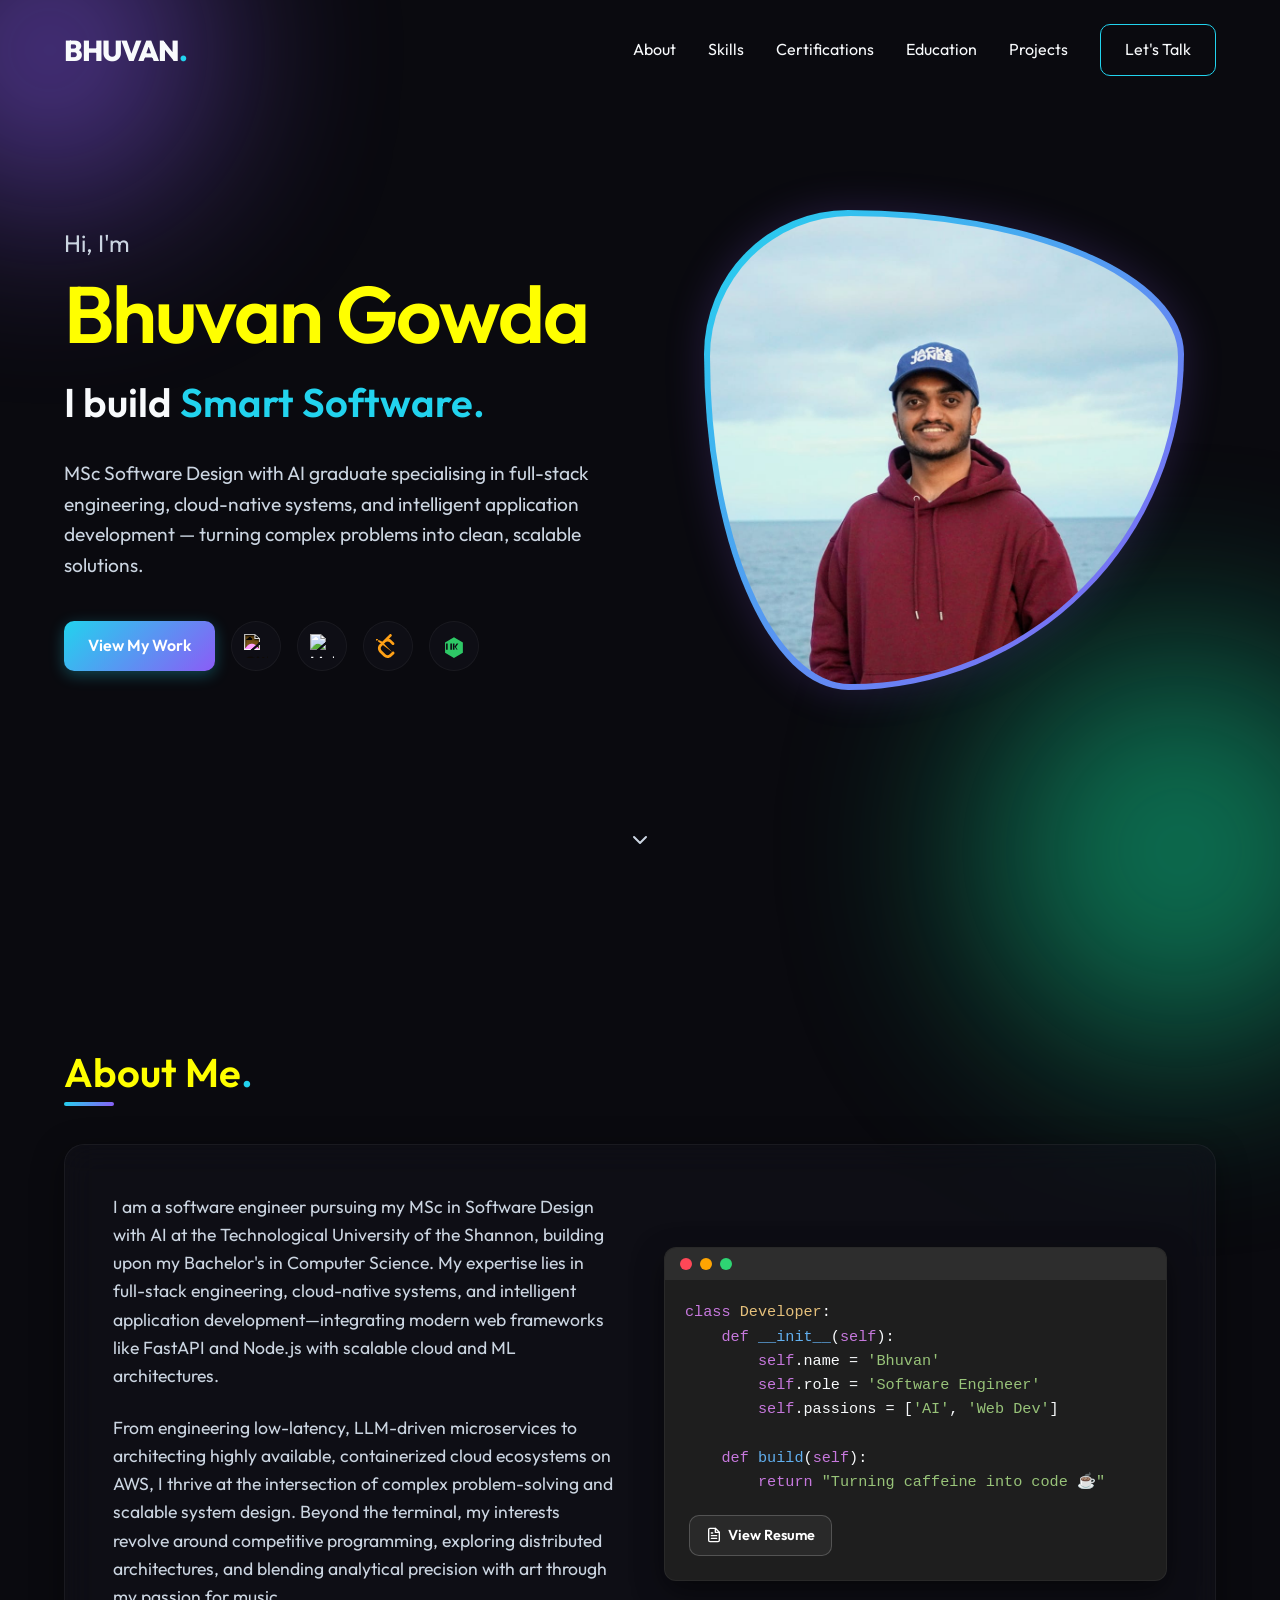
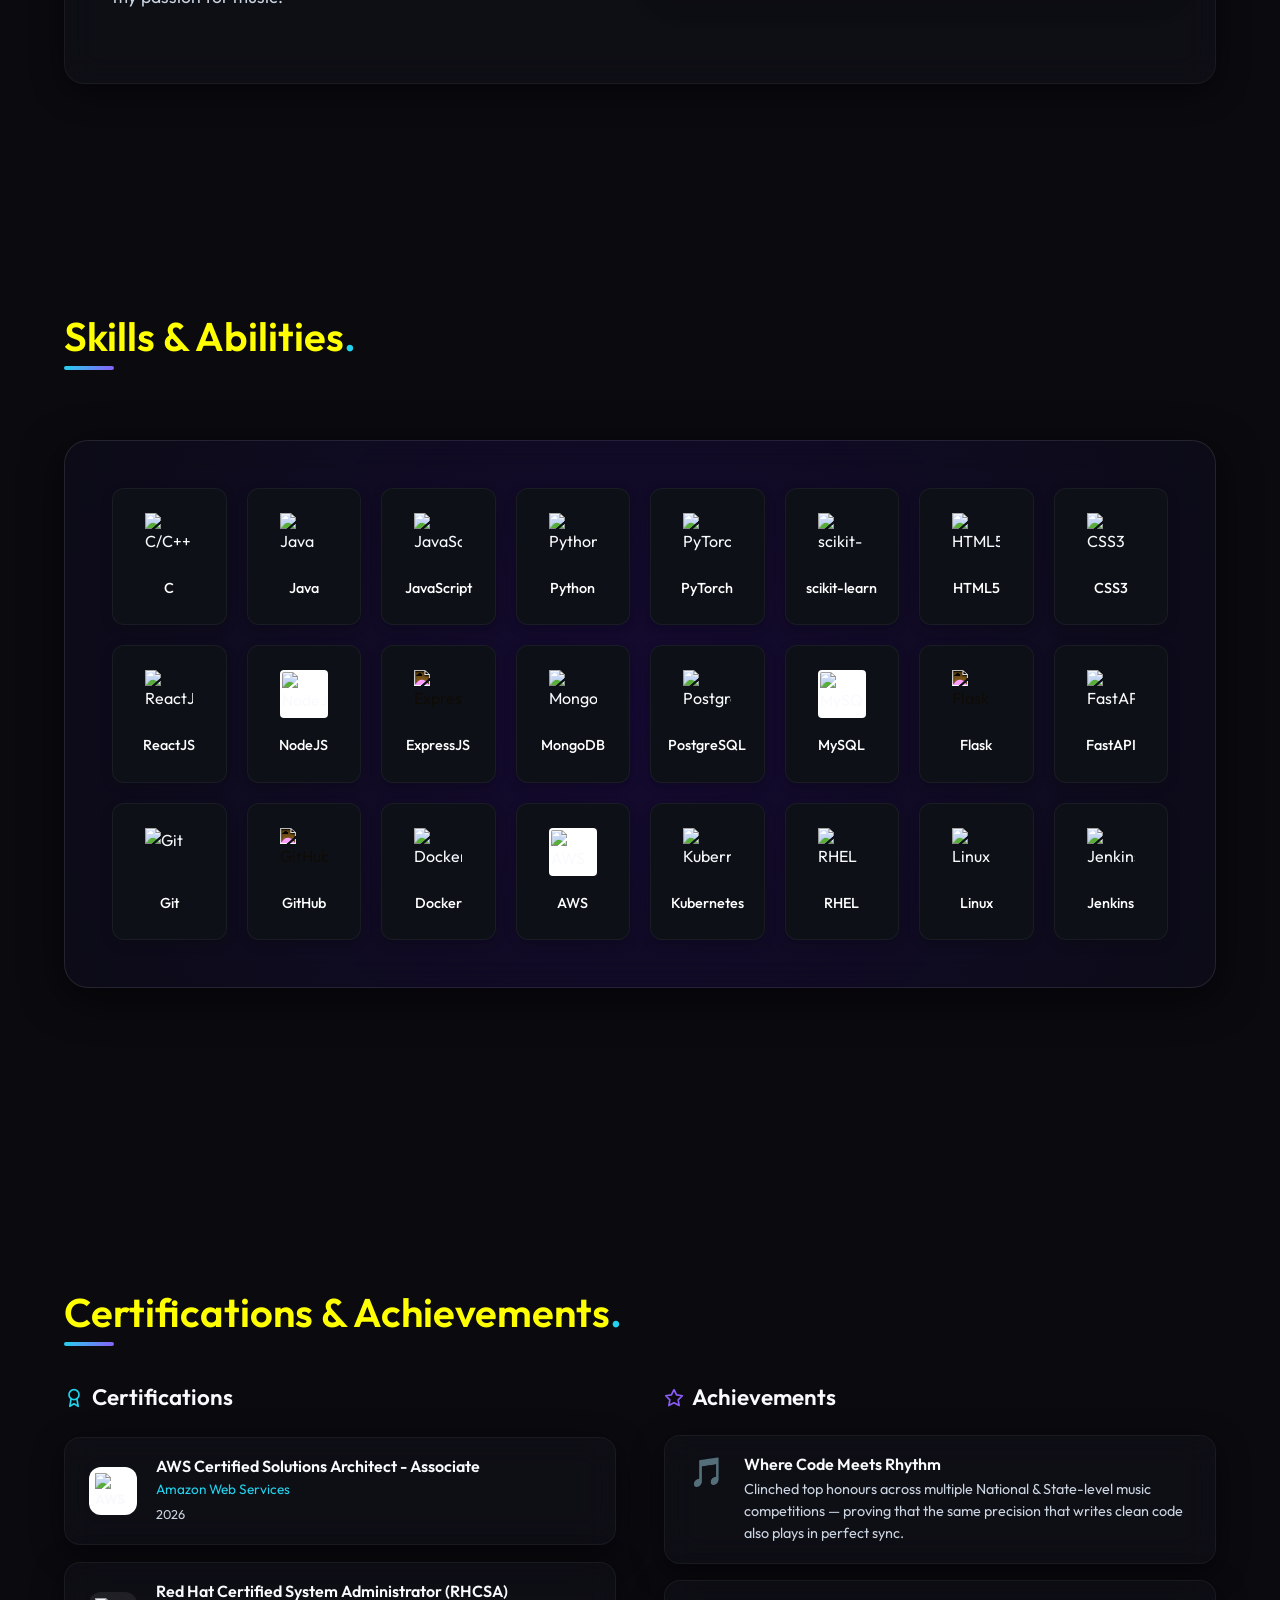
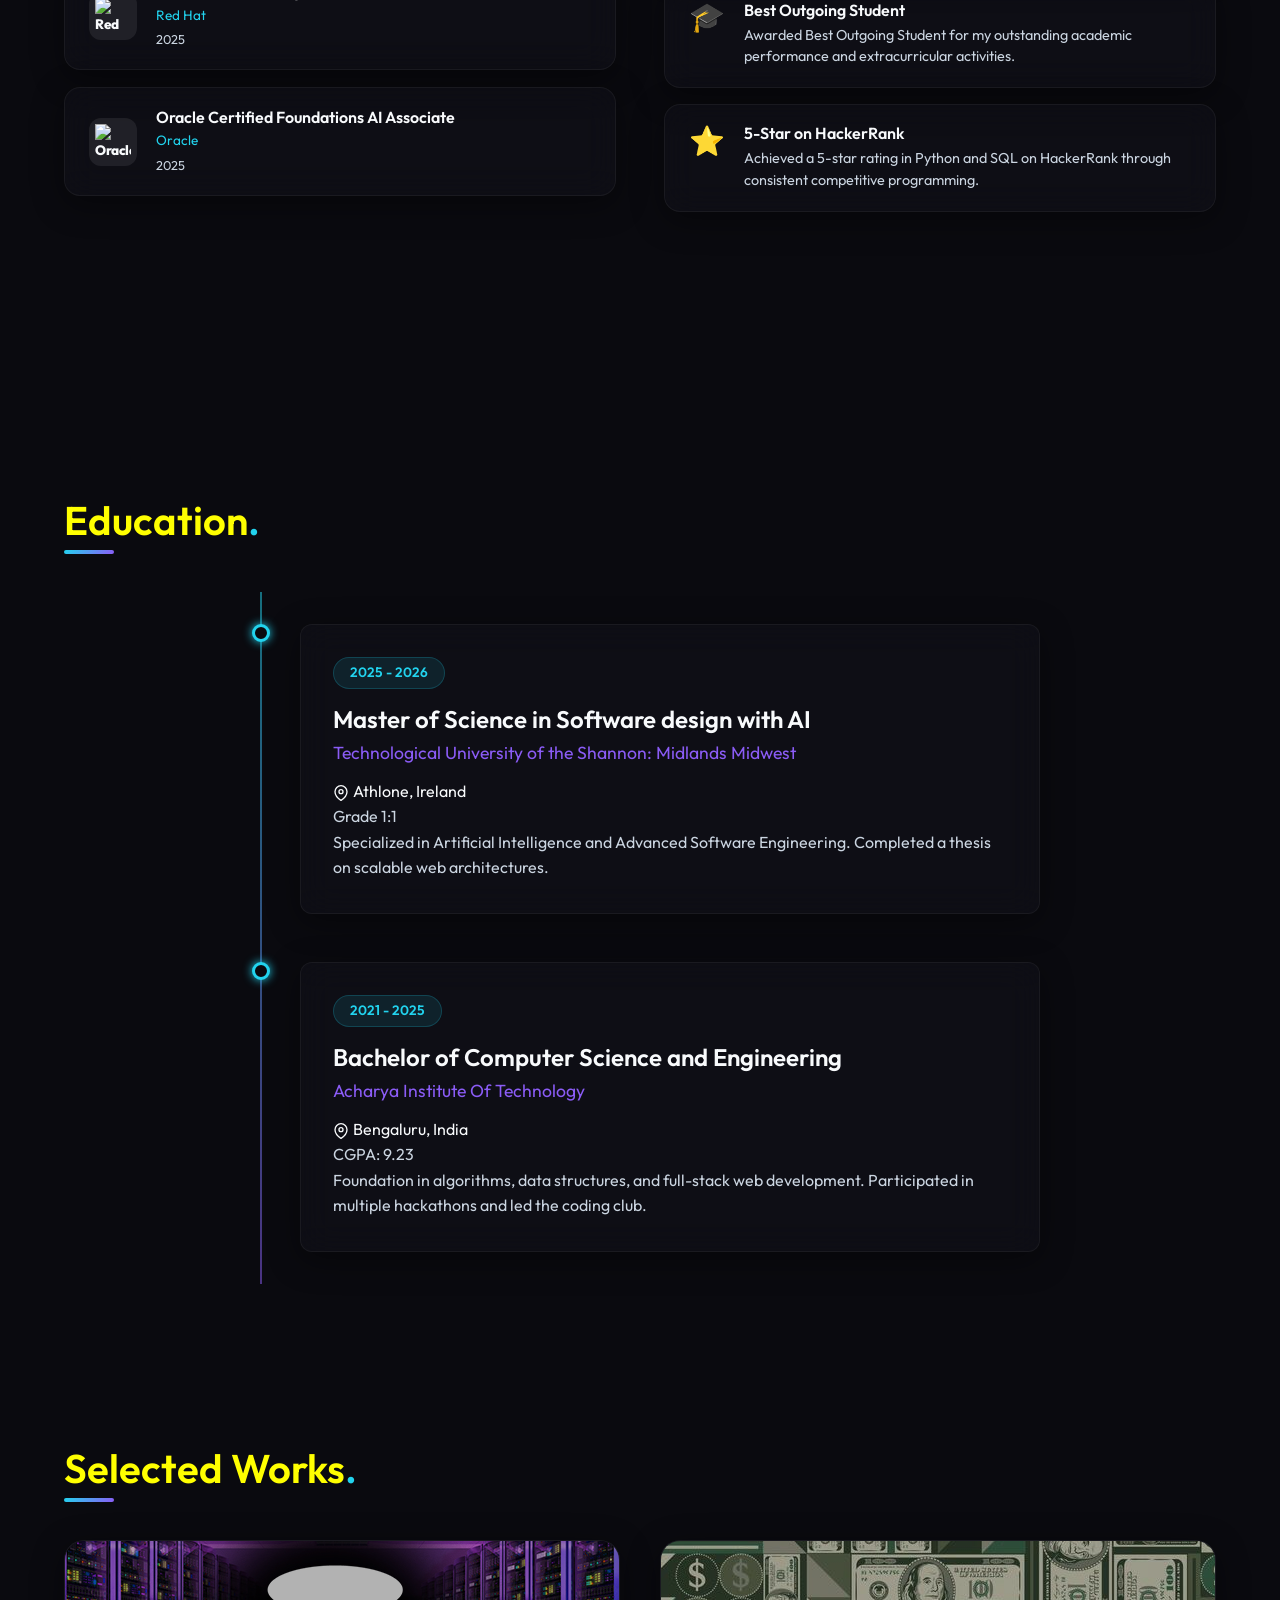
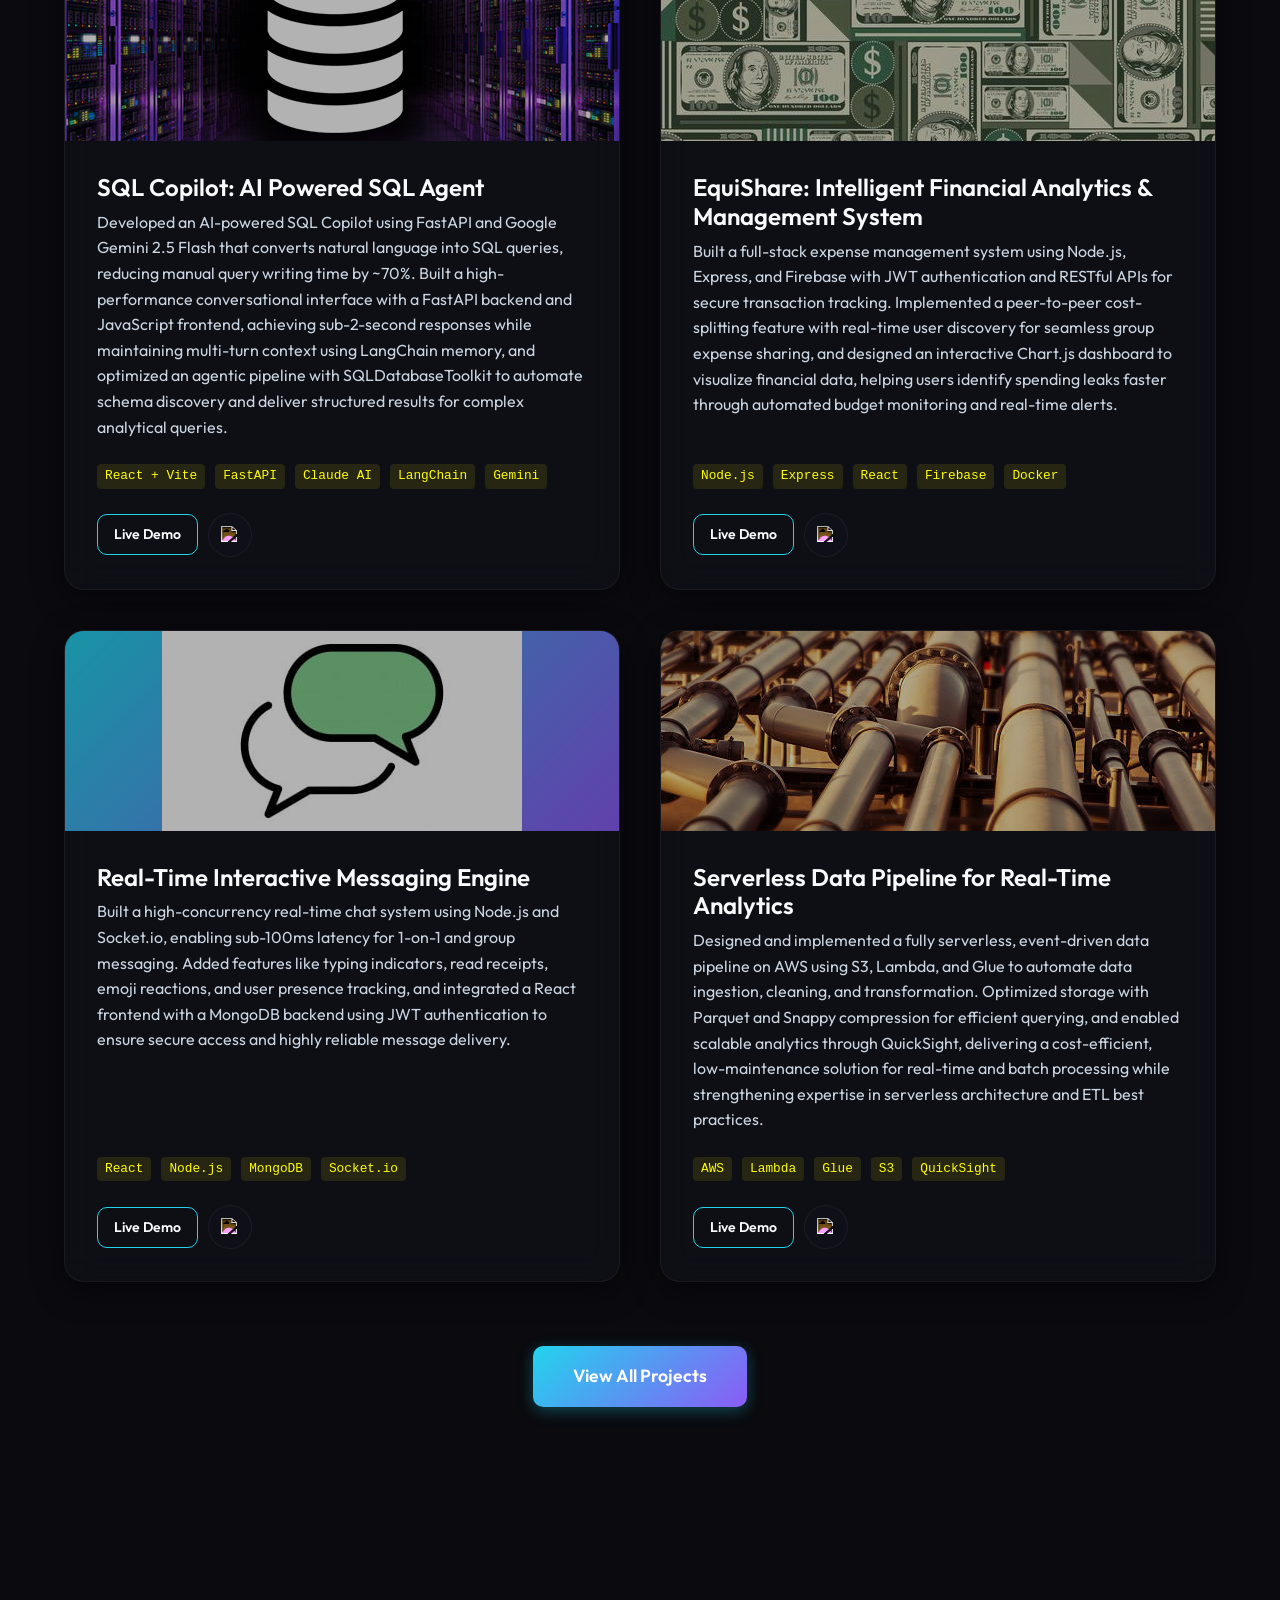
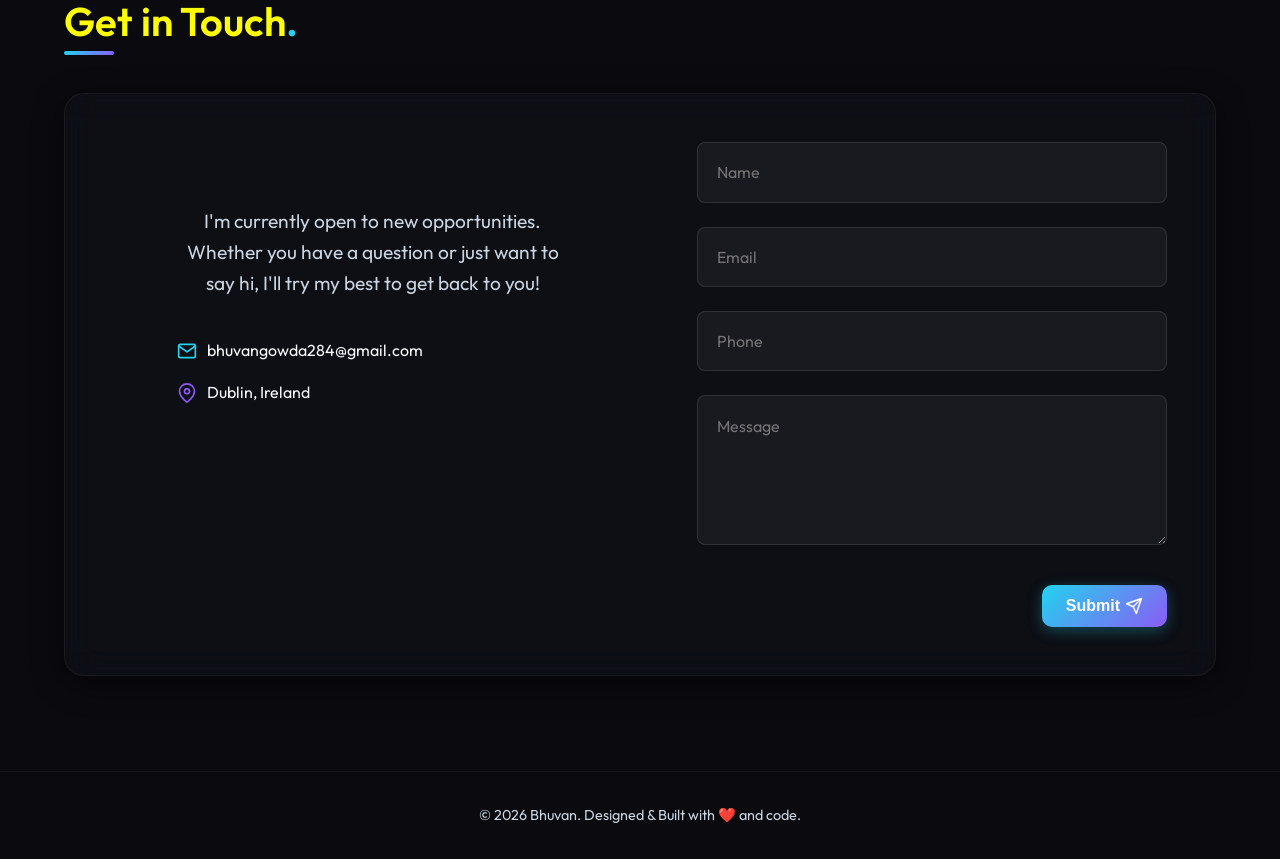
==== commit 44e6336c: "resume update" ====
--- a/index.html
+++ b/index.html
@@ -127,8 +127,7 @@
     <span class="keyword">def</span> <span class="func">build</span>(<span class="keyword">self</span>):
         <span class="keyword">return</span> <span class="string">"Turning caffeine into code ☕"</span></code></pre>
                         <div style="padding: 0 1.5rem 1.5rem 1.5rem; display: flex; justify-content: flex-start;">
-                            <a href="A00335918 Bhuvan Gowda MSc Software Design with AI.pdf" target="_blank"
-                                class="btn btn-outline btn-sm"
+                            <a href="Resume.pdf" target="_blank" class="btn btn-outline btn-sm"
                                 style="display: inline-flex; align-items: center; justify-content: center; font-size: 0.9rem; padding: 0.5rem 1rem; border-color: rgba(255, 255, 255, 0.2); background: rgba(255, 255, 255, 0.05); color: white;">
                                 <svg xmlns="http://www.w3.org/2000/svg" width="16" height="16" viewBox="0 0 24 24"
                                     fill="none" stroke="currentColor" stroke-width="2" stroke-linecap="round"
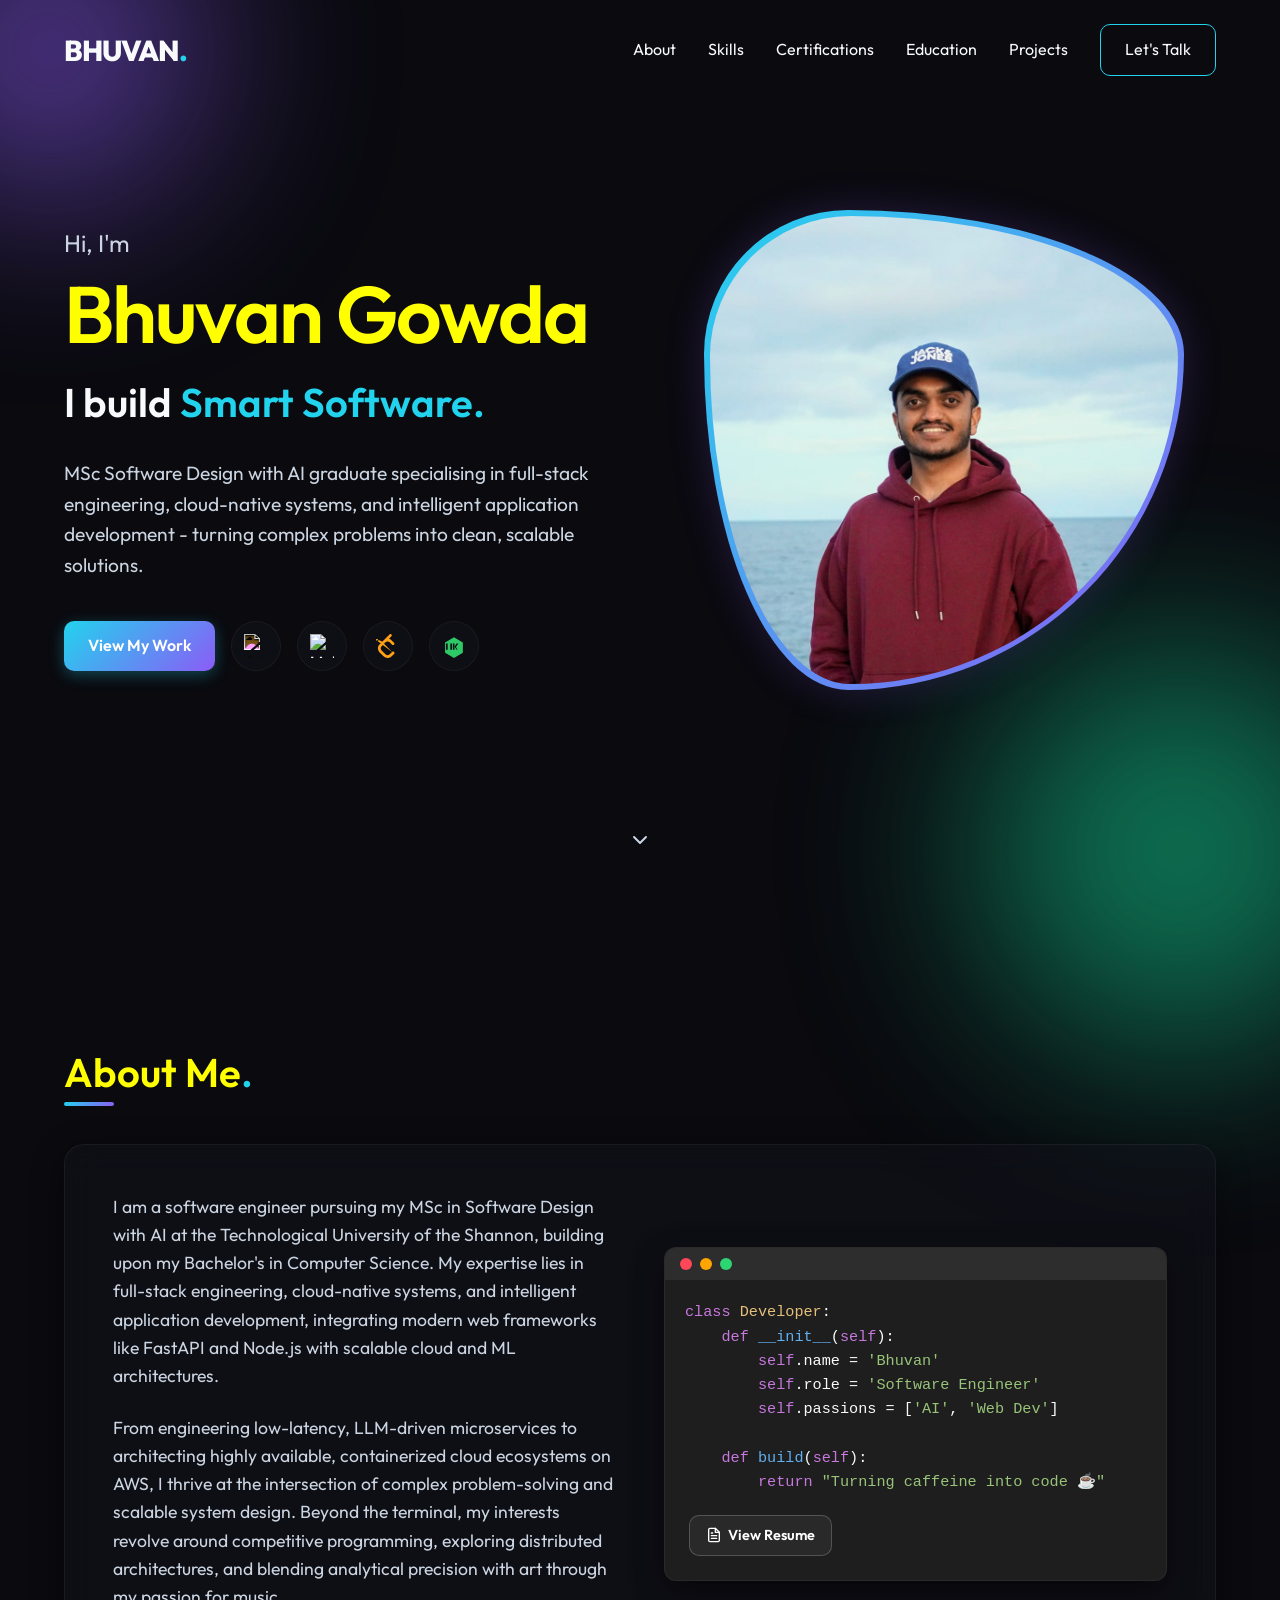
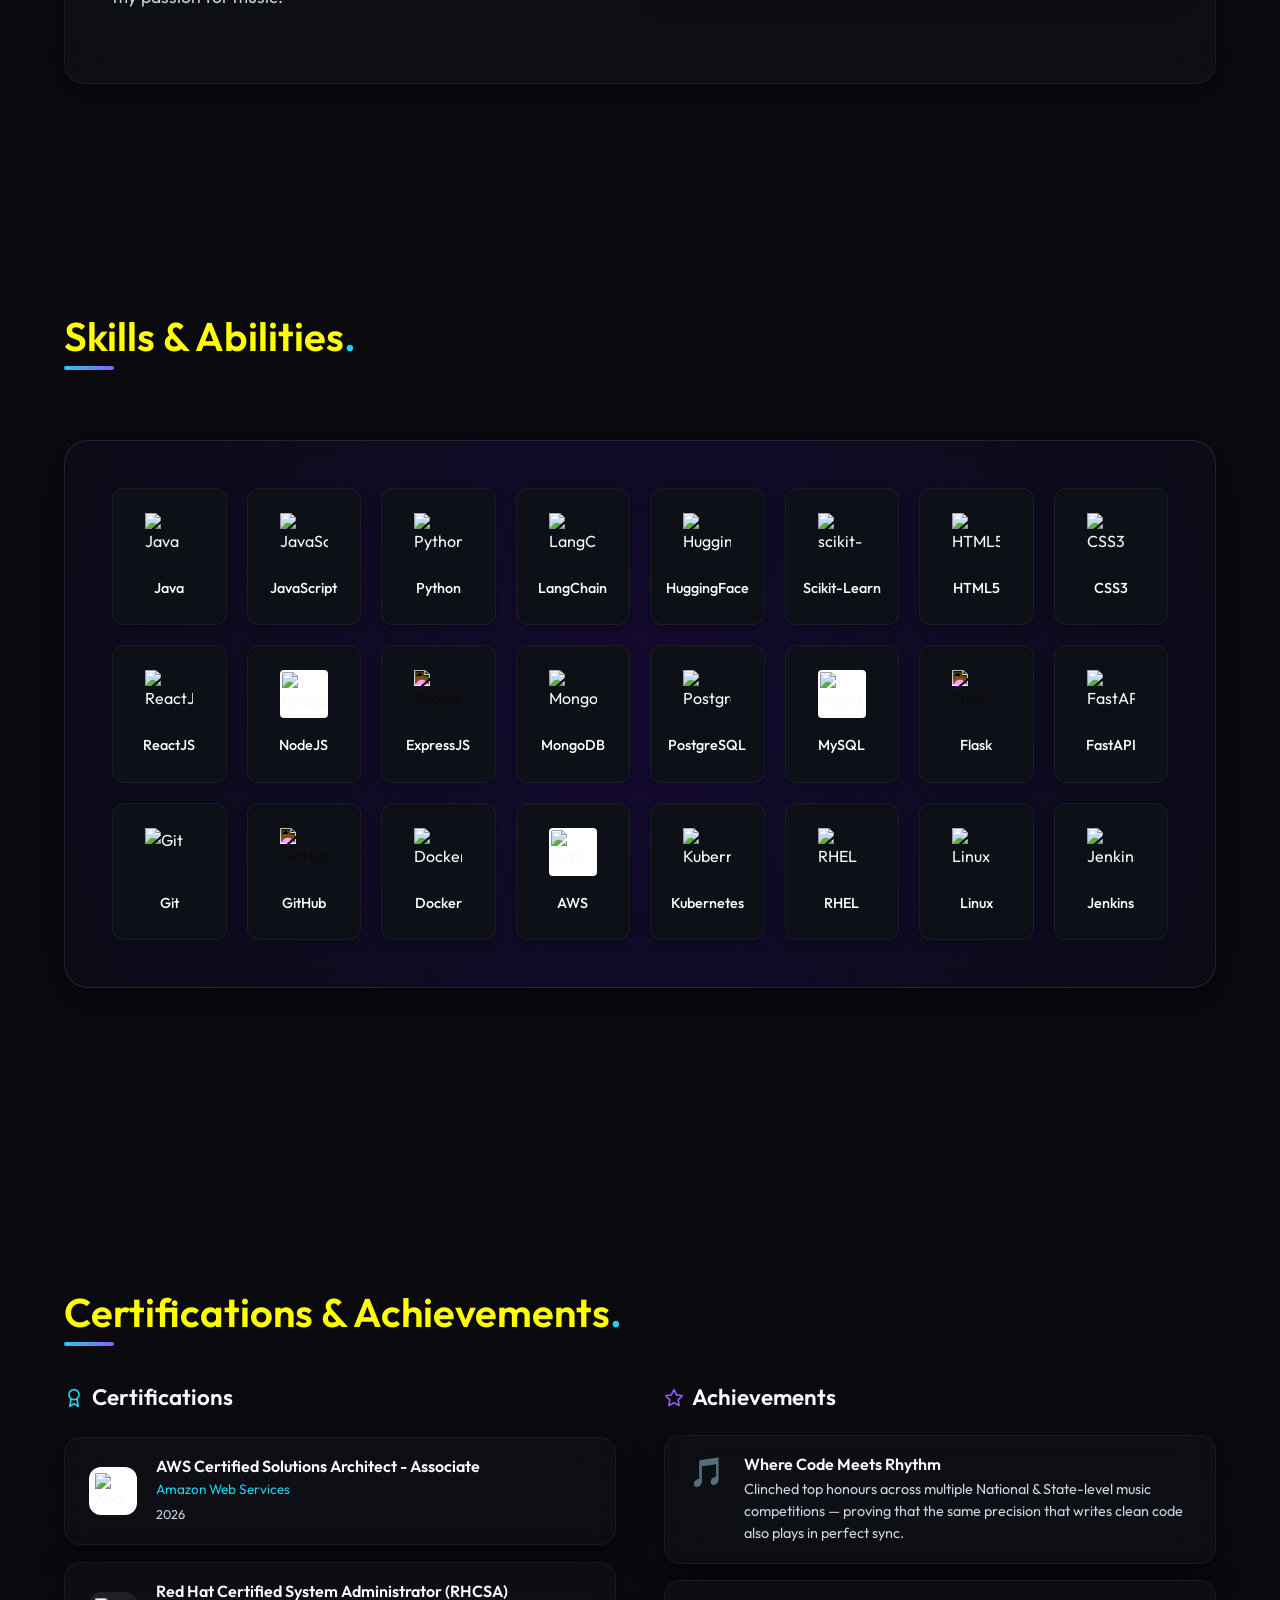
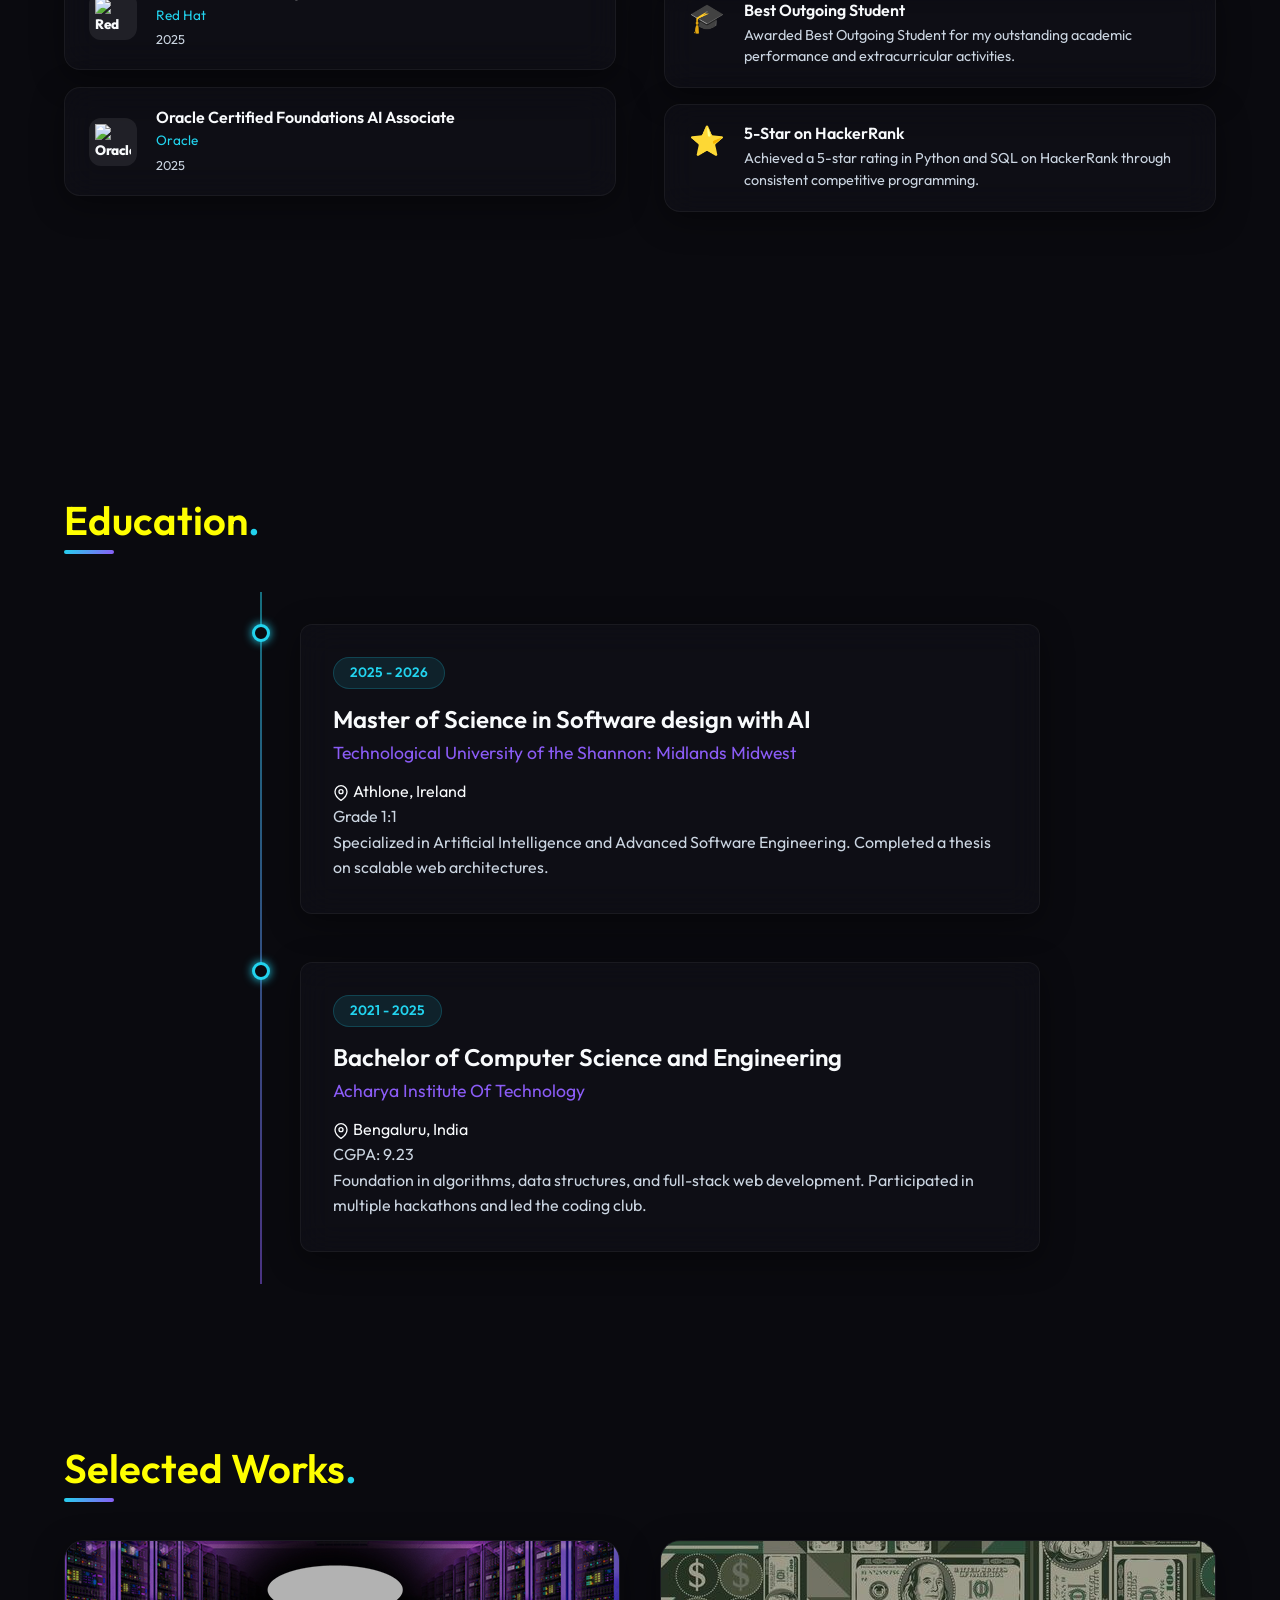
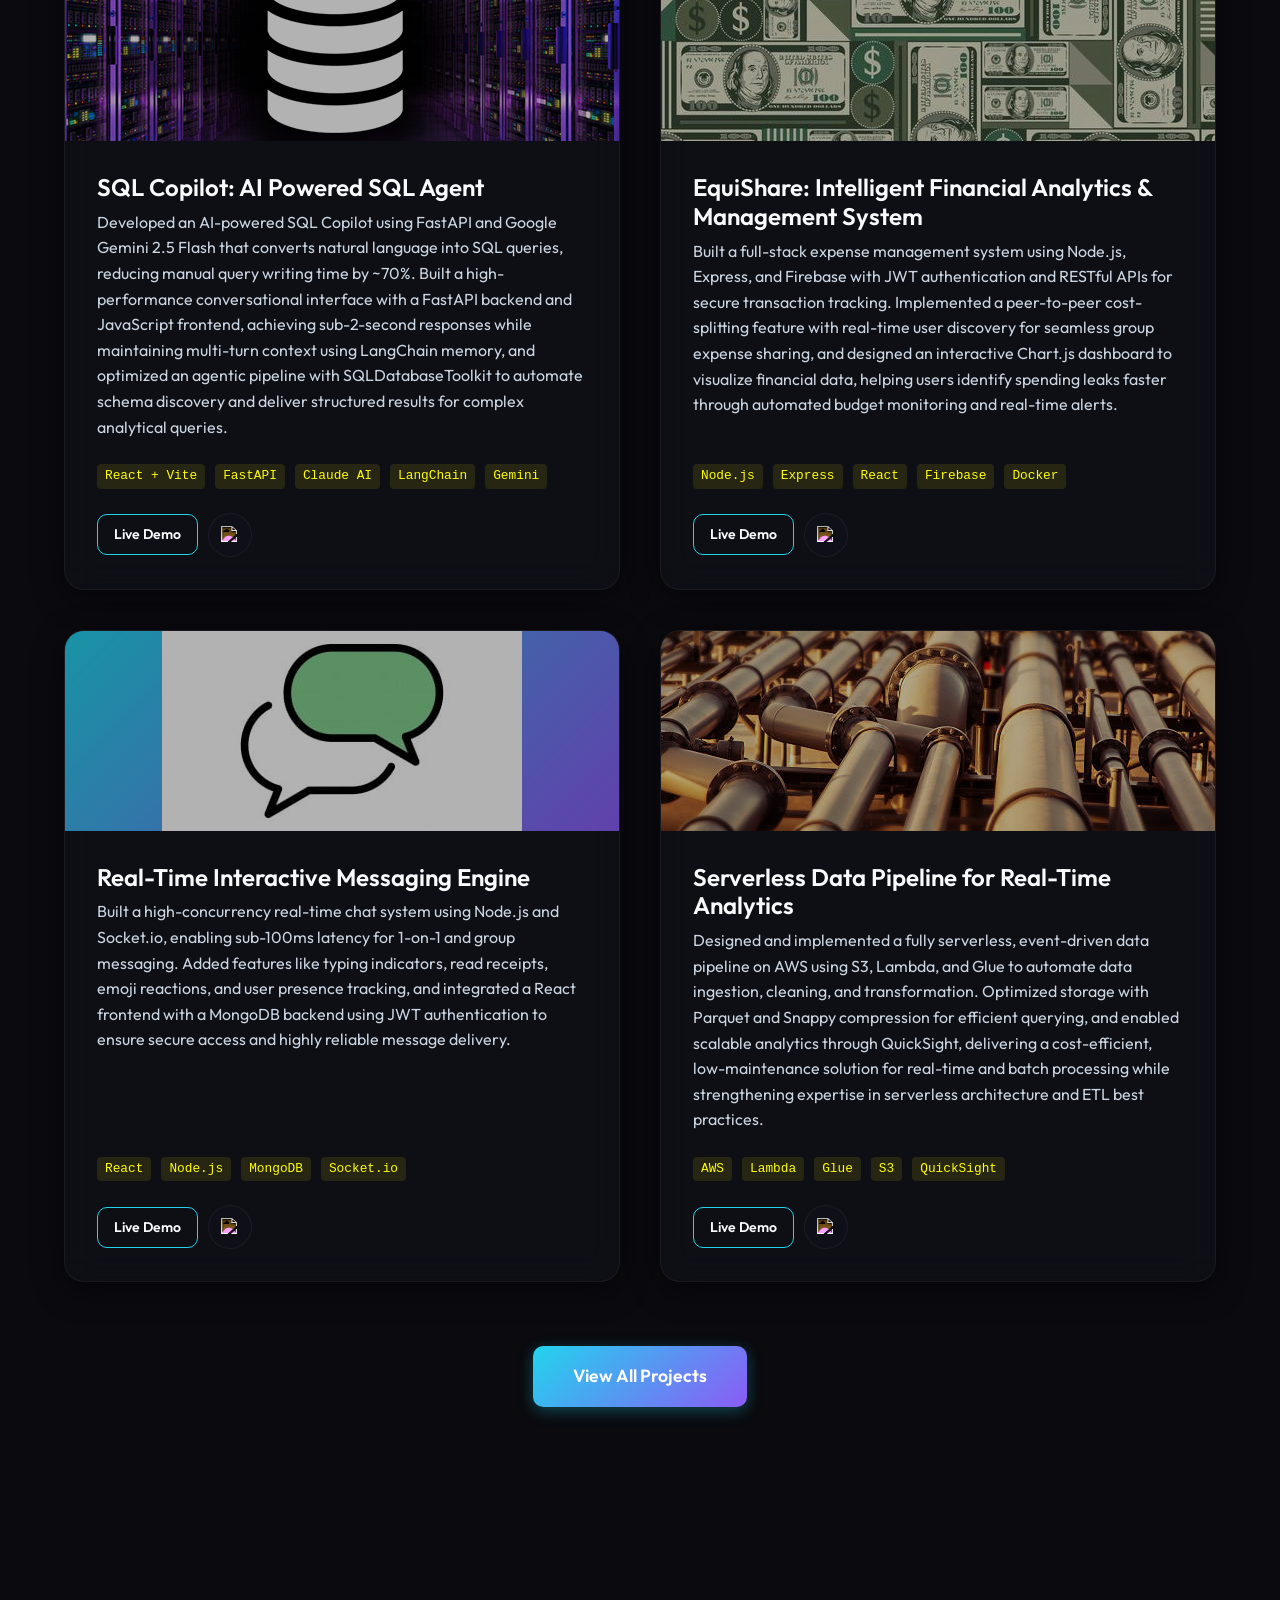
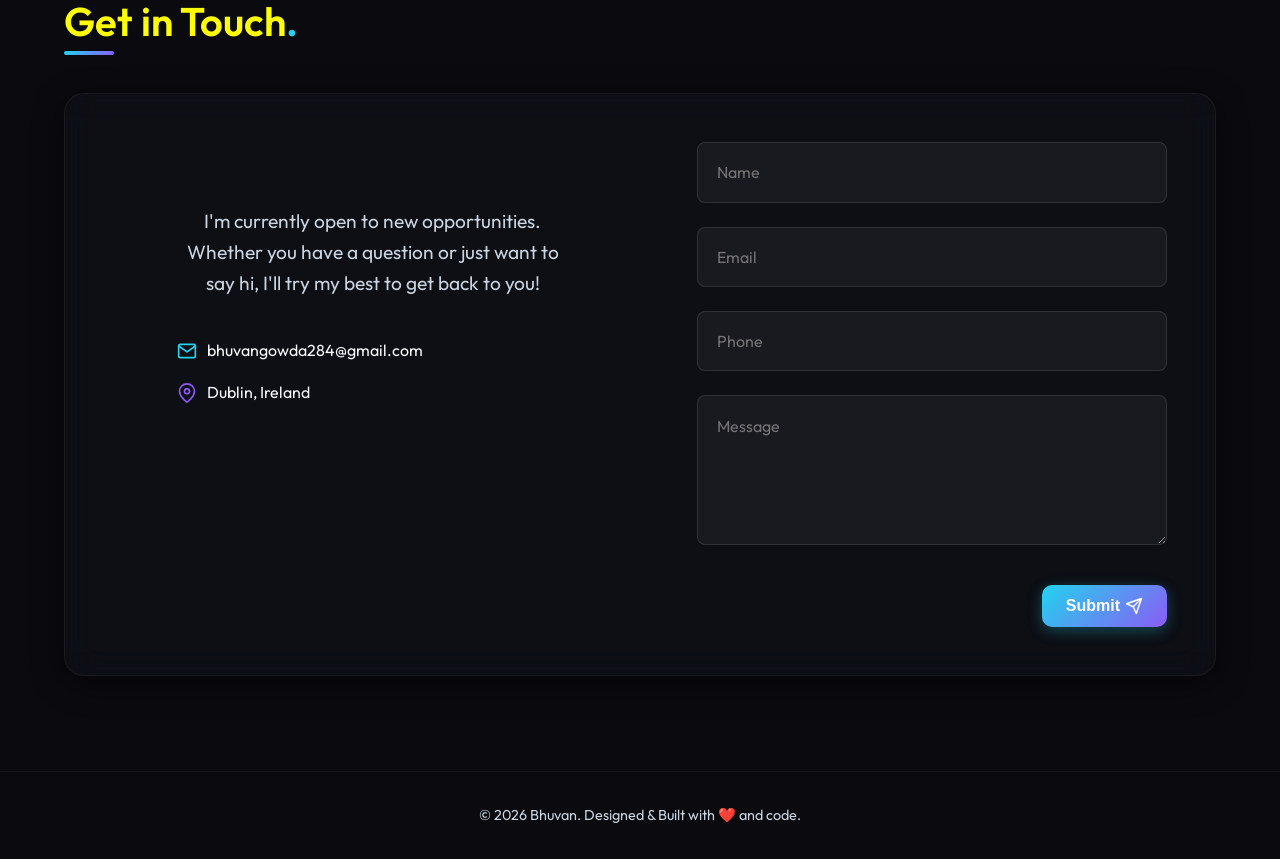
==== commit e7bdc562: "main page clean up" ====
--- a/index.html
+++ b/index.html
@@ -45,7 +45,7 @@
                 <h1 class="name"><span style="color: yellow;">Bhuvan Gowda</span></h1>
                 <p class="role" style="white-space: nowrap;">I build <span id="typewriter"></span></p>
                 <p class="bio">MSc Software Design with AI graduate specialising in full-stack engineering, cloud-native
-                    systems, and intelligent application development — turning complex problems into clean, scalable
+                    systems, and intelligent application development - turning complex problems into clean, scalable
                     solutions.</p>
                 <div class="cta-group">
                     <a href="#projects" class="btn btn-primary">View My Work</a>
@@ -101,9 +101,8 @@
                     <p>I am a software engineer pursuing my MSc in Software Design with AI at the Technological
                         University of the Shannon, building upon my Bachelor's in Computer Science. My expertise lies in
                         full-stack engineering, cloud-native systems, and intelligent application
-                        development—integrating modern web frameworks like FastAPI and Node.js with scalable cloud and
-                        ML
-                        architectures.</p>
+                        development, integrating modern web frameworks like FastAPI and Node.js with scalable cloud and
+                        ML architectures.</p>
                     <p>From engineering low-latency, LLM-driven microservices to architecting highly available,
                         containerized cloud ecosystems on AWS, I thrive at the intersection of complex problem-solving
                         and scalable system design. Beyond the terminal, my interests revolve around competitive
@@ -127,7 +126,7 @@
     <span class="keyword">def</span> <span class="func">build</span>(<span class="keyword">self</span>):
         <span class="keyword">return</span> <span class="string">"Turning caffeine into code ☕"</span></code></pre>
                         <div style="padding: 0 1.5rem 1.5rem 1.5rem; display: flex; justify-content: flex-start;">
-                            <a href="Resume.pdf" target="_blank" class="btn btn-outline btn-sm"
+                            <a href="Bhuvan_Gowda_Resume.pdf" target="_blank" class="btn btn-outline btn-sm"
                                 style="display: inline-flex; align-items: center; justify-content: center; font-size: 0.9rem; padding: 0.5rem 1rem; border-color: rgba(255, 255, 255, 0.2); background: rgba(255, 255, 255, 0.05); color: white;">
                                 <svg xmlns="http://www.w3.org/2000/svg" width="16" height="16" viewBox="0 0 24 24"
                                     fill="none" stroke="currentColor" stroke-width="2" stroke-linecap="round"
@@ -157,10 +156,6 @@
             <div class="skills-grid-container glass-panel">
                 <div class="skills-grid">
                     <div class="skill-card">
-                        <img src="https://cdn.jsdelivr.net/gh/devicons/devicon/icons/c/c-original.svg" alt="C/C++">
-                        <span>C</span>
-                    </div>
-                    <div class="skill-card">
                         <img src="https://cdn.jsdelivr.net/gh/devicons/devicon/icons/java/java-original.svg" alt="Java">
                         <span>Java</span>
                     </div>
@@ -175,14 +170,19 @@
                         <span>Python</span>
                     </div>
                     <div class="skill-card">
-                        <img src="https://cdn.jsdelivr.net/gh/devicons/devicon/icons/pytorch/pytorch-original.svg"
-                            alt="PyTorch">
-                        <span>PyTorch</span>
+                        <img src="https://cdn.simpleicons.org/langchain/1C3C3C/84cc16"
+                            alt="LangChain">
+                        <span>LangChain</span>
+                    </div>
+                    <div class="skill-card">
+                        <img src="https://cdn.simpleicons.org/huggingface/FFD21E"
+                            alt="HuggingFace">
+                        <span>HuggingFace</span>
                     </div>
                     <div class="skill-card">
                         <img src="https://cdn.jsdelivr.net/gh/devicons/devicon/icons/scikitlearn/scikitlearn-original.svg"
                             alt="scikit-learn">
-                        <span>scikit-learn</span>
+                        <span>Scikit-Learn</span>
                     </div>
                     <div class="skill-card">
                         <img src="https://cdn.jsdelivr.net/gh/devicons/devicon/icons/html5/html5-original.svg"
--- a/styles.css
+++ b/styles.css
@@ -138,12 +138,17 @@
     align-items: center;
     padding: 1.5rem 5%;
     z-index: 1000;
-    transition: var(--transition);
+    background-color: transparent;
+    backdrop-filter: blur(0px);
+    -webkit-backdrop-filter: blur(0px);
+    border-bottom: 1px solid transparent;
+    transition: padding 0.3s cubic-bezier(0.25, 0.8, 0.25, 1), background-color 0.3s cubic-bezier(0.25, 0.8, 0.25, 1), backdrop-filter 0.3s cubic-bezier(0.25, 0.8, 0.25, 1), -webkit-backdrop-filter 0.3s cubic-bezier(0.25, 0.8, 0.25, 1), border-color 0.3s cubic-bezier(0.25, 0.8, 0.25, 1);
 }
 
 .navbar.scrolled {
-    background: rgba(3, 7, 18, 0.8);
+    background-color: rgba(3, 7, 18, 0.8);
     backdrop-filter: blur(12px);
+    -webkit-backdrop-filter: blur(12px);
     border-bottom: 1px solid var(--glass-border);
     padding: 1rem 5%;
 }
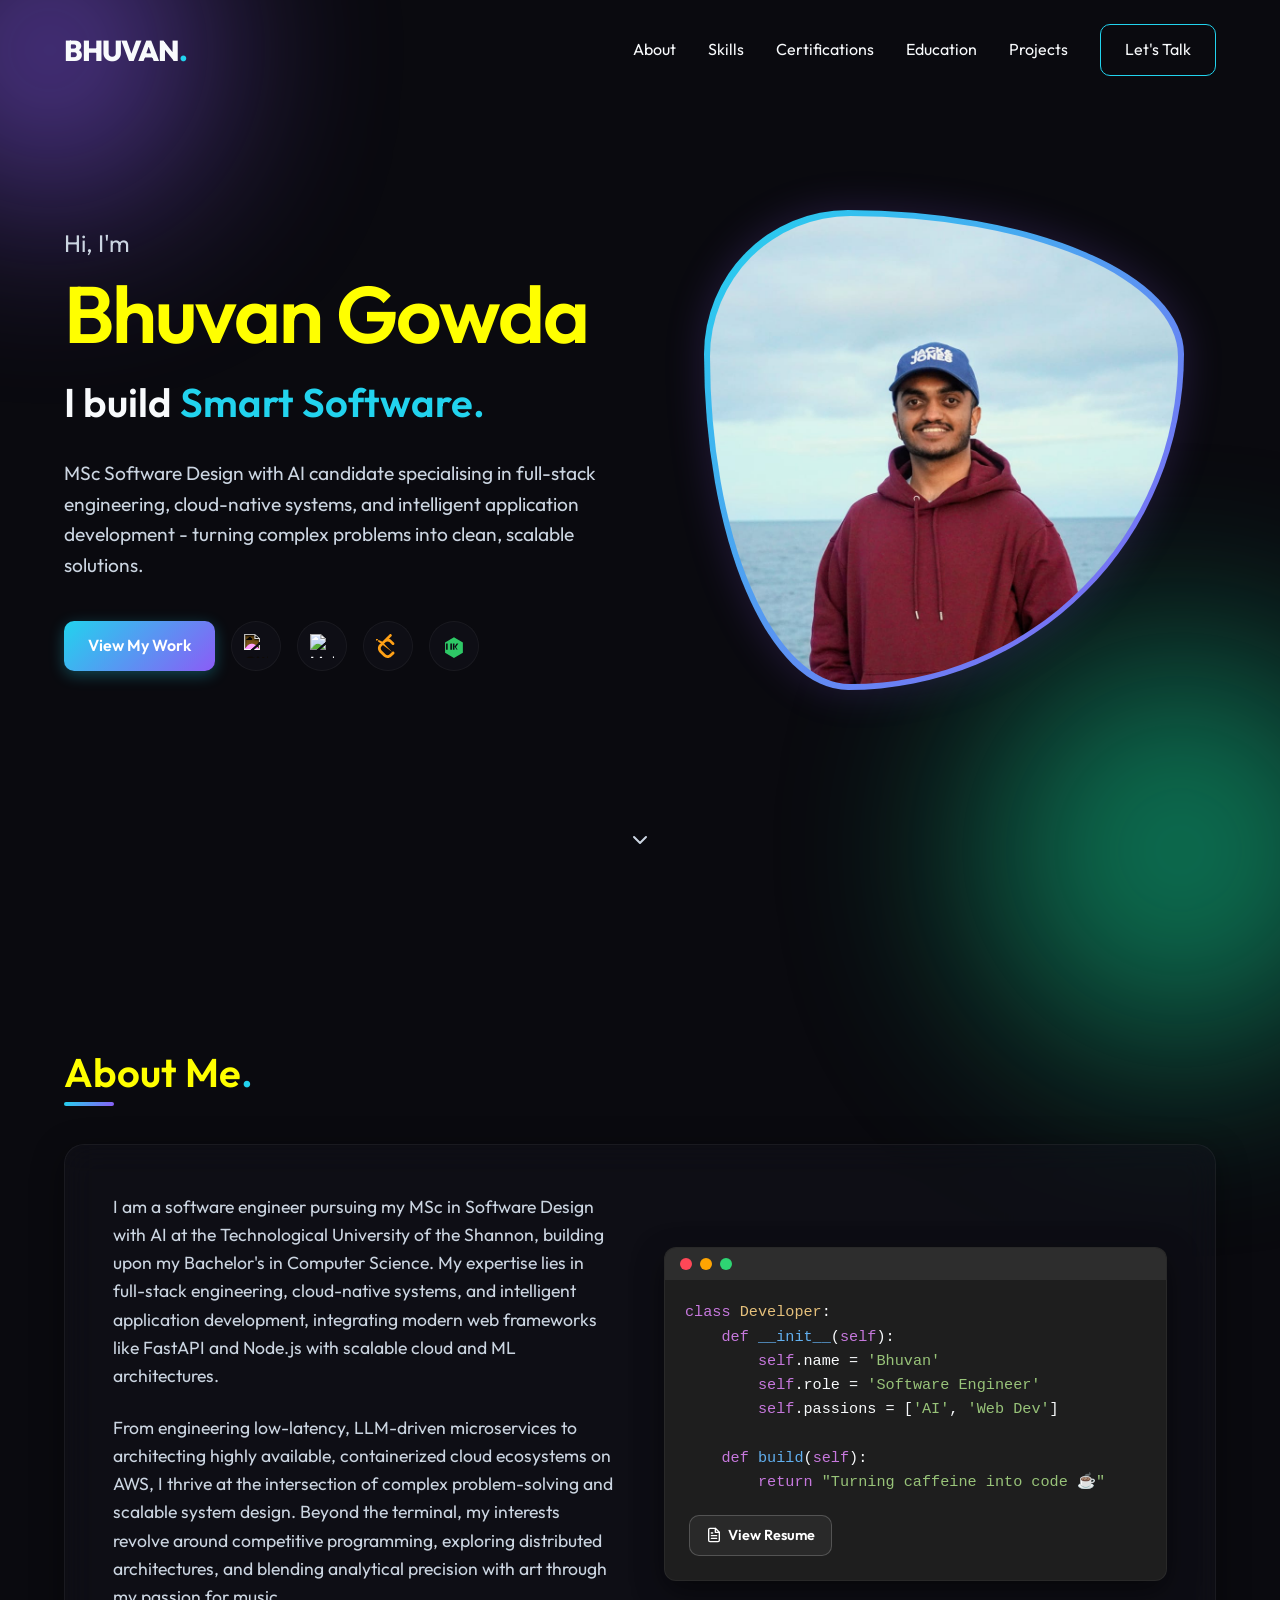
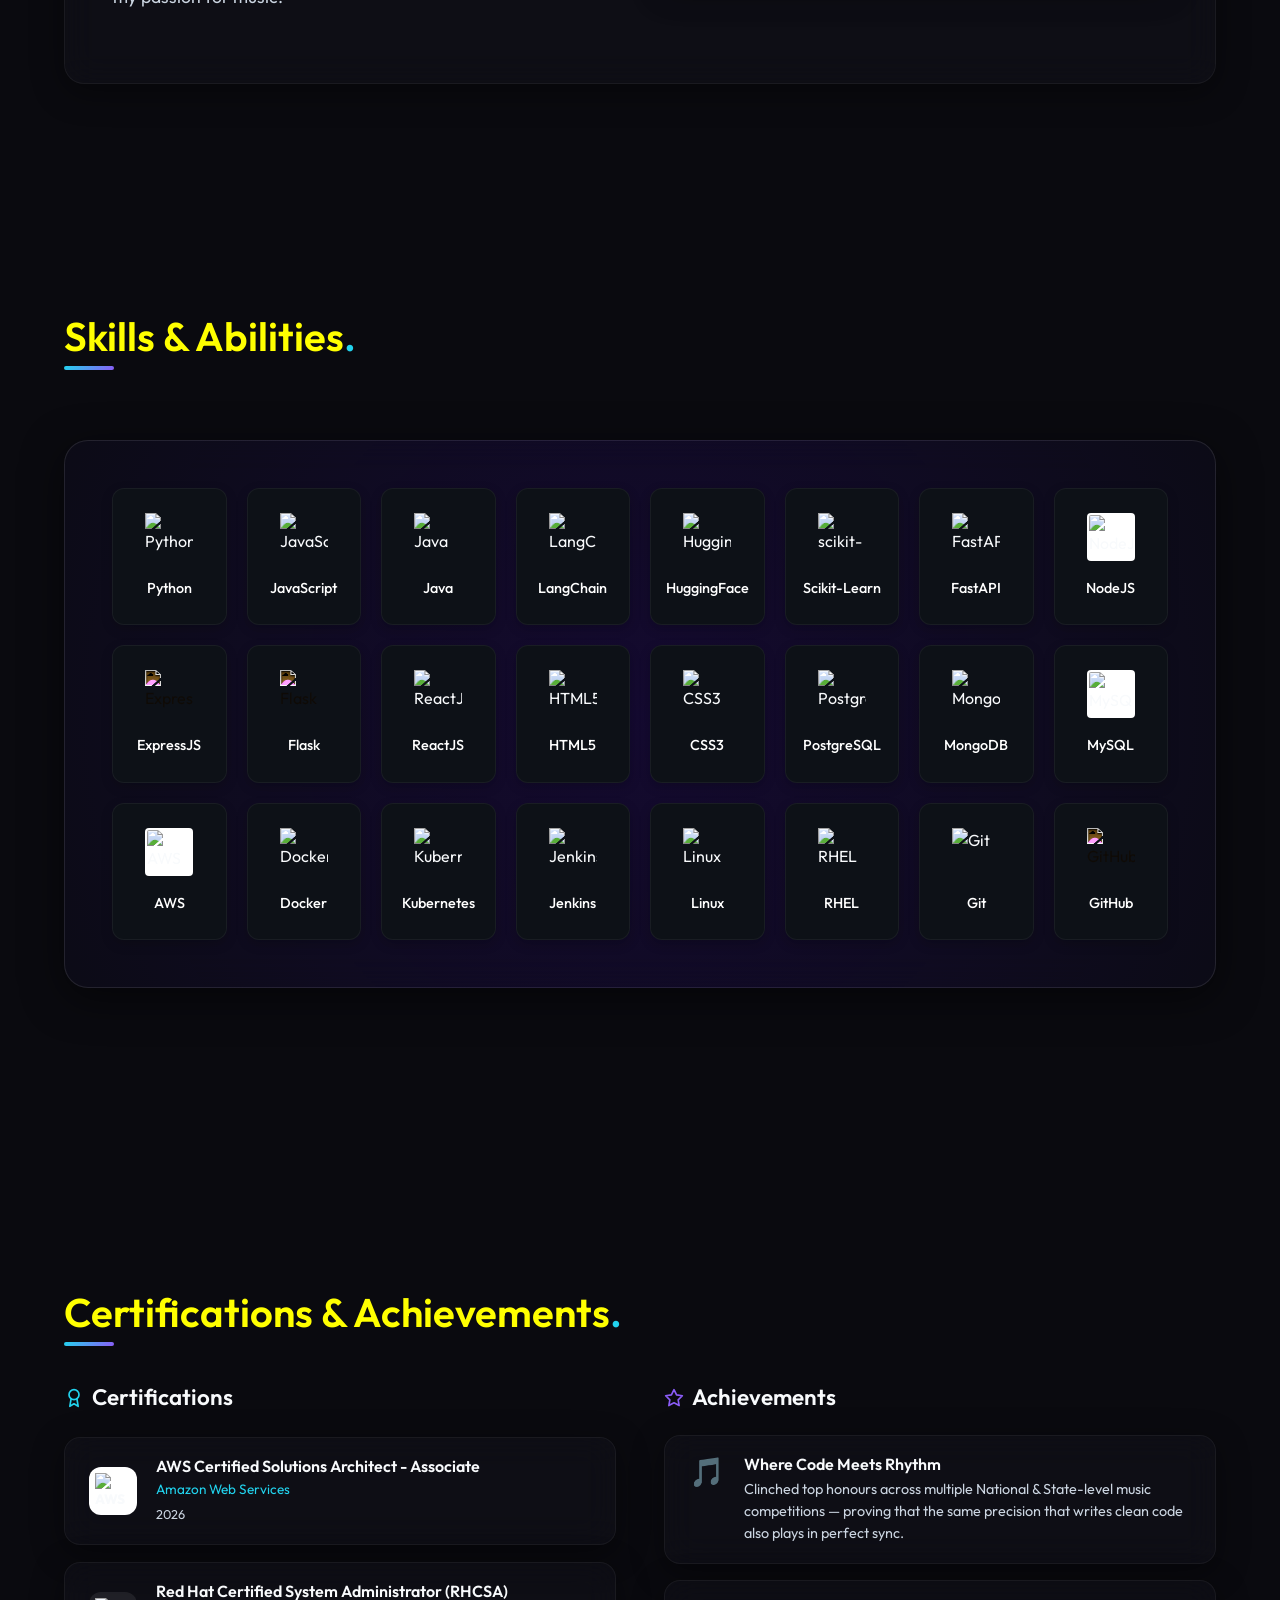
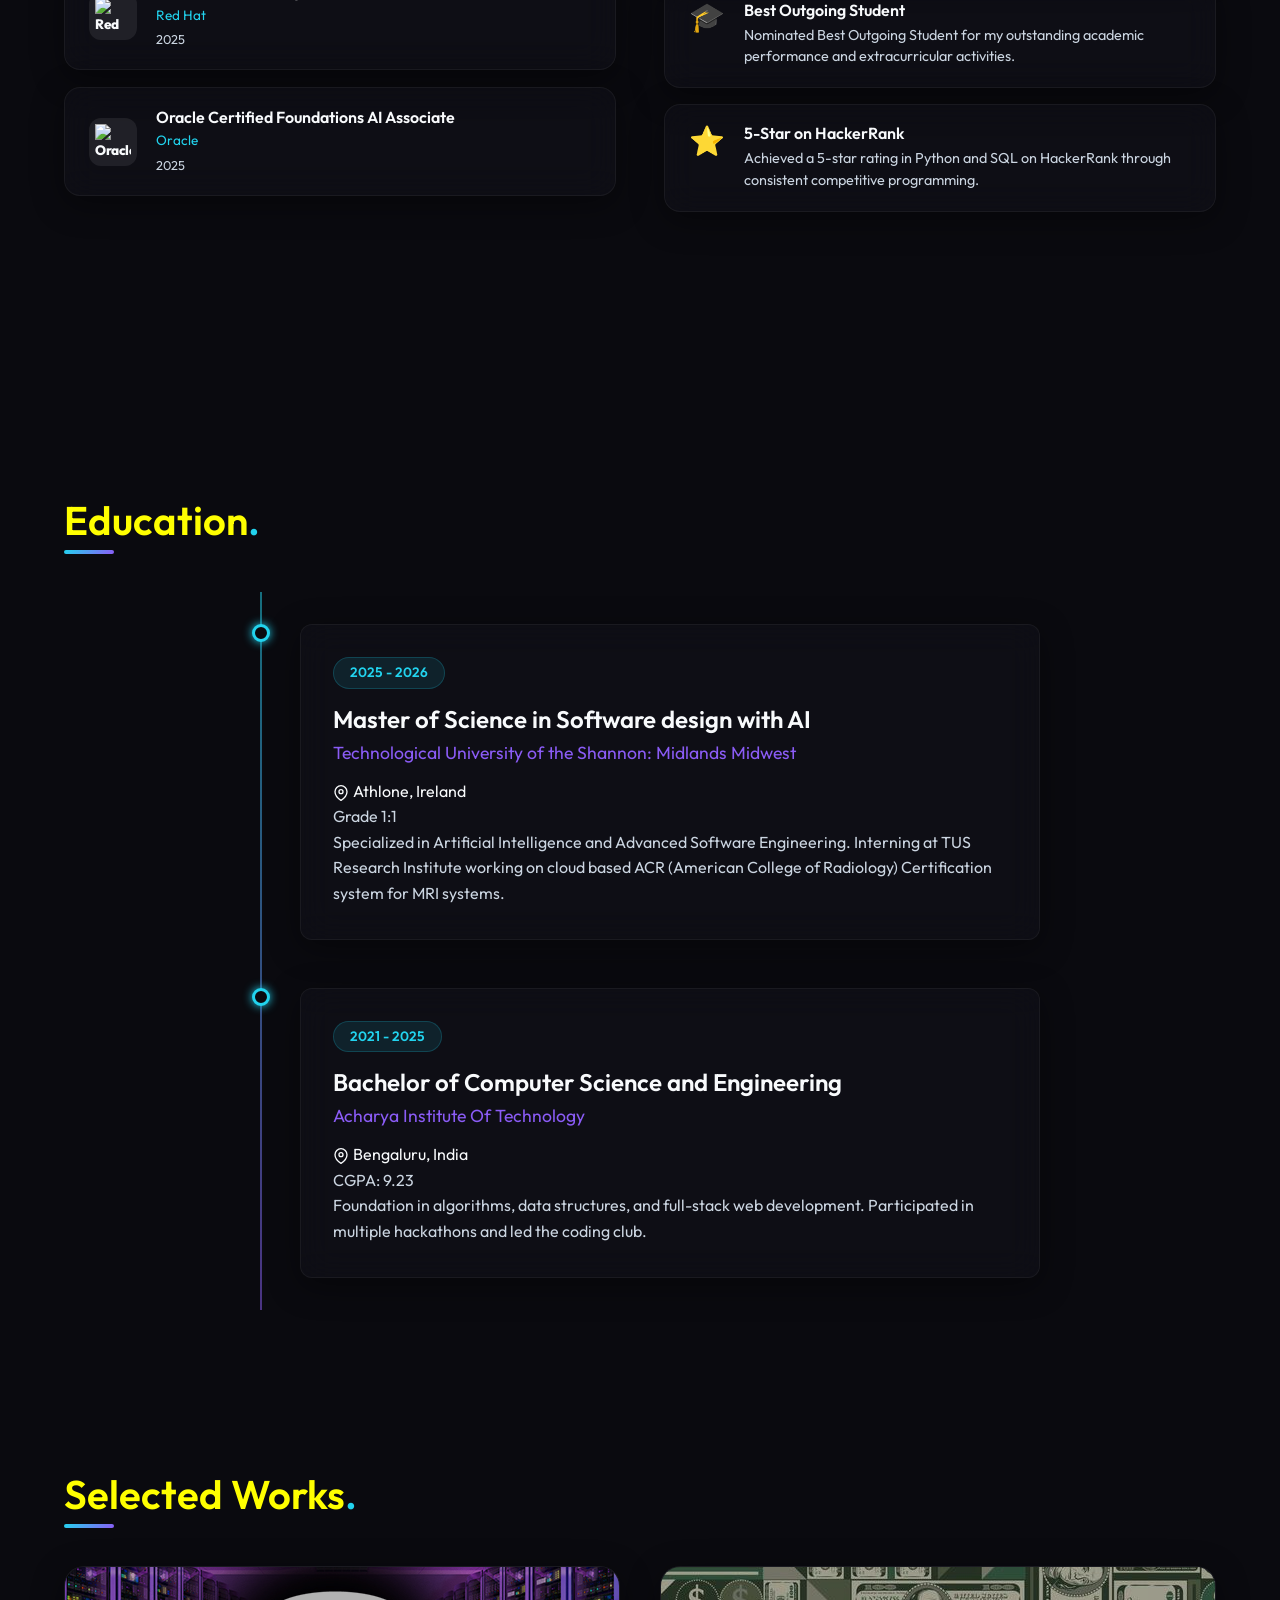
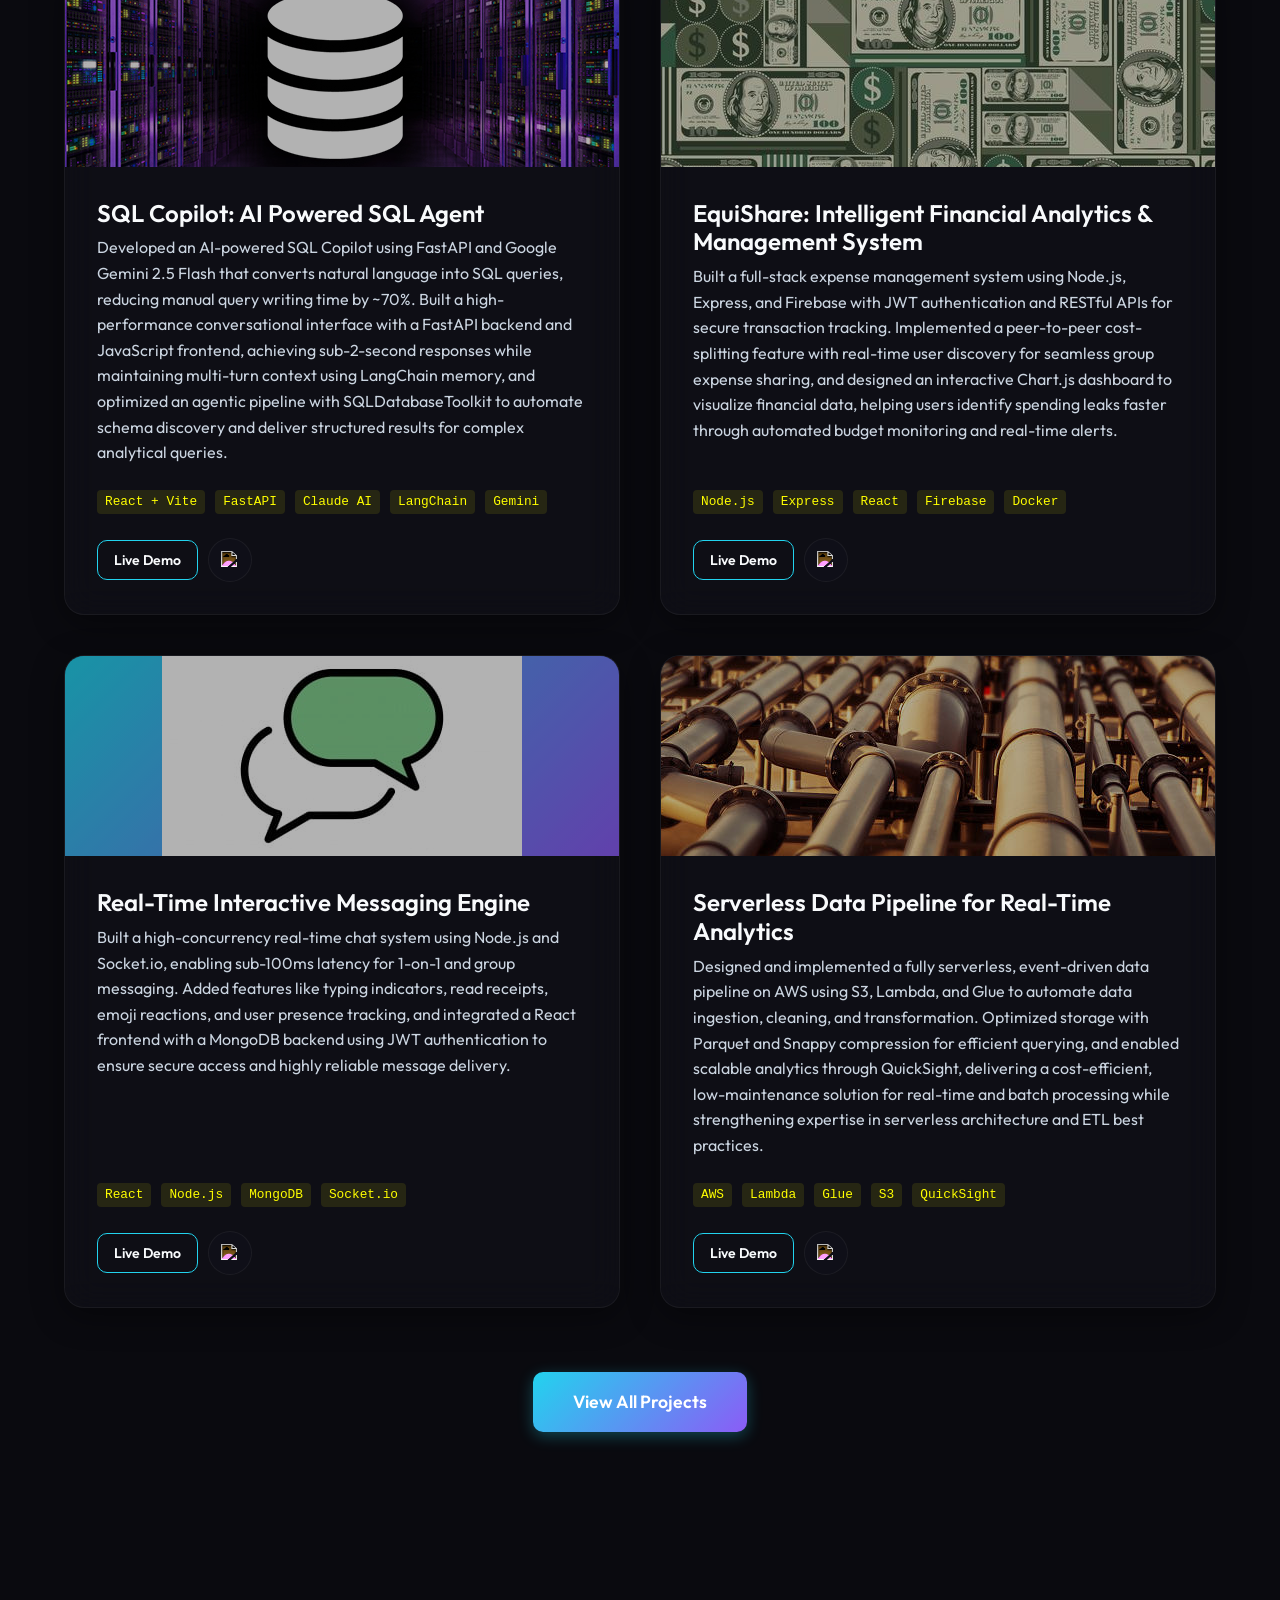
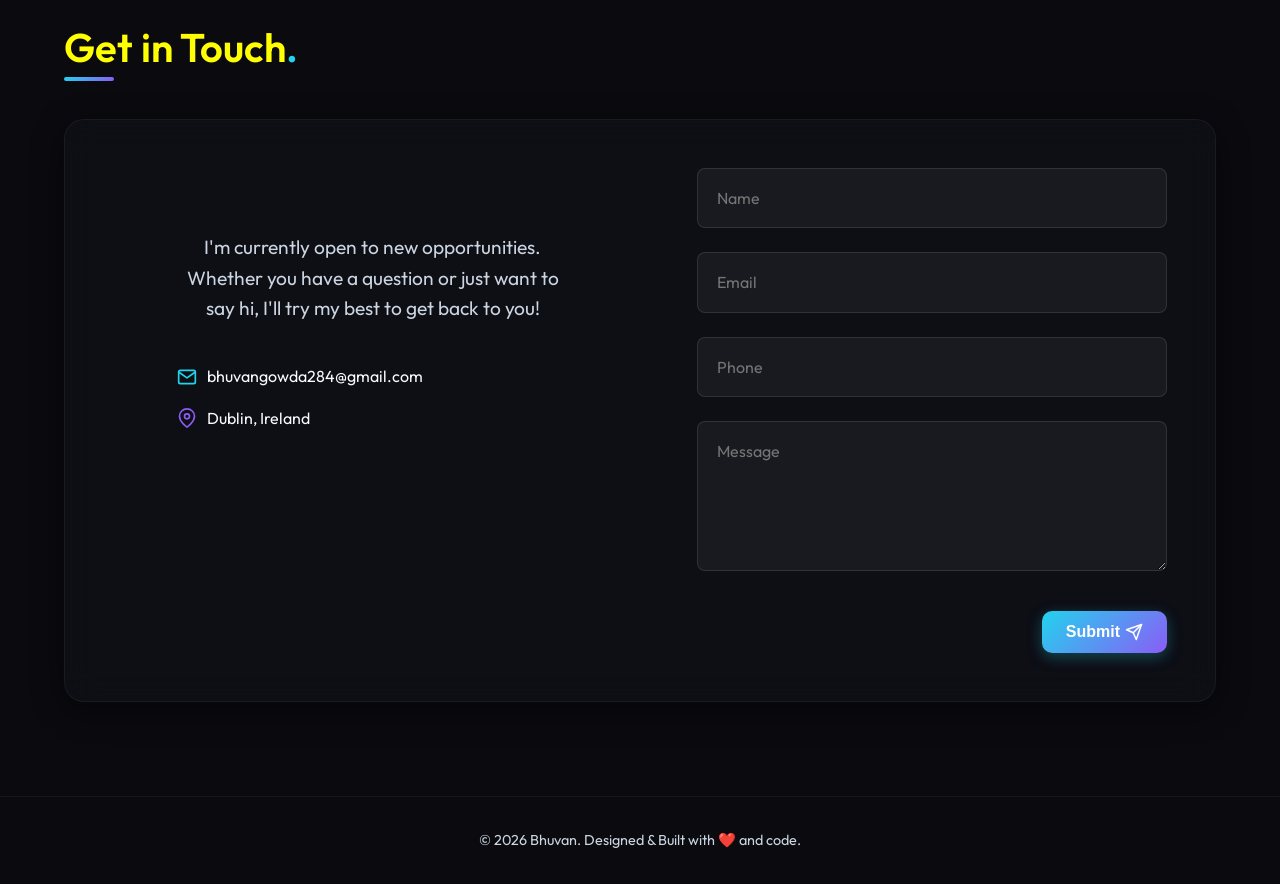
==== commit 70495dd9: "skills ordering" ====
--- a/index.html
+++ b/index.html
@@ -44,7 +44,8 @@
                 <h2 class="greeting">Hi, I'm</h2>
                 <h1 class="name"><span style="color: yellow;">Bhuvan Gowda</span></h1>
                 <p class="role" style="white-space: nowrap;">I build <span id="typewriter"></span></p>
-                <p class="bio">MSc Software Design with AI graduate specialising in full-stack engineering, cloud-native
+                <p class="bio">MSc Software Design with AI candidate specialising in full-stack engineering,
+                    cloud-native
                     systems, and intelligent application development - turning complex problems into clean, scalable
                     solutions.</p>
                 <div class="cta-group">
@@ -155,9 +156,11 @@
 
             <div class="skills-grid-container glass-panel">
                 <div class="skills-grid">
-                    <div class="skill-card">
-                        <img src="https://cdn.jsdelivr.net/gh/devicons/devicon/icons/java/java-original.svg" alt="Java">
-                        <span>Java</span>
+                    <!-- Languages -->
+                    <div class="skill-card">
+                        <img src="https://cdn.jsdelivr.net/gh/devicons/devicon/icons/python/python-original.svg"
+                            alt="Python">
+                        <span>Python</span>
                     </div>
                     <div class="skill-card">
                         <img src="https://cdn.jsdelivr.net/gh/devicons/devicon/icons/javascript/javascript-original.svg"
@@ -165,18 +168,17 @@
                         <span>JavaScript</span>
                     </div>
                     <div class="skill-card">
-                        <img src="https://cdn.jsdelivr.net/gh/devicons/devicon/icons/python/python-original.svg"
-                            alt="Python">
-                        <span>Python</span>
-                    </div>
-                    <div class="skill-card">
-                        <img src="https://cdn.simpleicons.org/langchain/1C3C3C/84cc16"
-                            alt="LangChain">
+                        <img src="https://cdn.jsdelivr.net/gh/devicons/devicon/icons/java/java-original.svg" alt="Java">
+                        <span>Java</span>
+                    </div>
+
+                    <!-- AI / ML -->
+                    <div class="skill-card">
+                        <img src="https://cdn.simpleicons.org/langchain/1C3C3C/84cc16" alt="LangChain">
                         <span>LangChain</span>
                     </div>
                     <div class="skill-card">
-                        <img src="https://cdn.simpleicons.org/huggingface/FFD21E"
-                            alt="HuggingFace">
+                        <img src="https://cdn.simpleicons.org/huggingface/FFD21E" alt="HuggingFace">
                         <span>HuggingFace</span>
                     </div>
                     <div class="skill-card">
@@ -184,6 +186,35 @@
                             alt="scikit-learn">
                         <span>Scikit-Learn</span>
                     </div>
+
+                    <!-- Backend -->
+                    <div class="skill-card">
+                        <img src="https://cdn.jsdelivr.net/gh/devicons/devicon/icons/fastapi/fastapi-original.svg"
+                            alt="FastAPI">
+                        <span>FastAPI</span>
+                    </div>
+                    <div class="skill-card">
+                        <img src="https://cdn.jsdelivr.net/gh/devicons/devicon/icons/nodejs/nodejs-original-wordmark.svg"
+                            alt="NodeJS" style="background-color: white; border-radius: 4px; padding: 2px;">
+                        <span>NodeJS</span>
+                    </div>
+                    <div class="skill-card">
+                        <img src="https://cdn.jsdelivr.net/gh/devicons/devicon/icons/express/express-original.svg"
+                            alt="ExpressJS" class="invert-dark">
+                        <span>ExpressJS</span>
+                    </div>
+                    <div class="skill-card">
+                        <img src="https://cdn.jsdelivr.net/gh/devicons/devicon/icons/flask/flask-original.svg"
+                            alt="Flask" class="invert-dark">
+                        <span>Flask</span>
+                    </div>
+
+                    <!-- Frontend -->
+                    <div class="skill-card">
+                        <img src="https://cdn.jsdelivr.net/gh/devicons/devicon/icons/react/react-original.svg"
+                            alt="ReactJS">
+                        <span>ReactJS</span>
+                    </div>
                     <div class="skill-card">
                         <img src="https://cdn.jsdelivr.net/gh/devicons/devicon/icons/html5/html5-original.svg"
                             alt="HTML5">
@@ -193,20 +224,12 @@
                         <img src="https://cdn.jsdelivr.net/gh/devicons/devicon/icons/css3/css3-original.svg" alt="CSS3">
                         <span>CSS3</span>
                     </div>
-                    <div class="skill-card">
-                        <img src="https://cdn.jsdelivr.net/gh/devicons/devicon/icons/react/react-original.svg"
-                            alt="ReactJS">
-                        <span>ReactJS</span>
-                    </div>
-                    <div class="skill-card">
-                        <img src="https://cdn.jsdelivr.net/gh/devicons/devicon/icons/nodejs/nodejs-original-wordmark.svg"
-                            alt="NodeJS" style="background-color: white; border-radius: 4px; padding: 2px;">
-                        <span>NodeJS</span>
-                    </div>
-                    <div class="skill-card">
-                        <img src="https://cdn.jsdelivr.net/gh/devicons/devicon/icons/express/express-original.svg"
-                            alt="ExpressJS" class="invert-dark">
-                        <span>ExpressJS</span>
+
+                    <!-- Databases -->
+                    <div class="skill-card">
+                        <img src="https://cdn.jsdelivr.net/gh/devicons/devicon/icons/postgresql/postgresql-original.svg"
+                            alt="PostgreSQL">
+                        <span>PostgreSQL</span>
                     </div>
                     <div class="skill-card">
                         <img src="https://cdn.jsdelivr.net/gh/devicons/devicon/icons/mongodb/mongodb-original.svg"
@@ -214,24 +237,41 @@
                         <span>MongoDB</span>
                     </div>
                     <div class="skill-card">
-                        <img src="https://cdn.jsdelivr.net/gh/devicons/devicon/icons/postgresql/postgresql-original.svg"
-                            alt="PostgreSQL">
-                        <span>PostgreSQL</span>
-                    </div>
-                    <div class="skill-card">
                         <img src="https://cdn.jsdelivr.net/gh/devicons/devicon/icons/mysql/mysql-original-wordmark.svg"
-                            alt="MySQL" style="background-color: white;border-radius: 4px; padding: 2px;">
+                            alt="MySQL" style="background-color: white; border-radius: 4px; padding: 2px;">
                         <span>MySQL</span>
                     </div>
-                    <div class="skill-card">
-                        <img src="https://cdn.jsdelivr.net/gh/devicons/devicon/icons/flask/flask-original.svg"
-                            alt="Flask" class="invert-dark">
-                        <span>Flask</span>
-                    </div>
-                    <div class="skill-card">
-                        <img src="https://cdn.jsdelivr.net/gh/devicons/devicon/icons/fastapi/fastapi-original.svg"
-                            alt="FastAPI">
-                        <span>FastAPI</span>
+
+                    <!-- DevOps / Cloud -->
+                    <div class="skill-card">
+                        <img src="https://cdn.jsdelivr.net/gh/devicons/devicon/icons/amazonwebservices/amazonwebservices-original-wordmark.svg"
+                            alt="AWS" style="background-color: white; border-radius: 4px; padding: 2px;">
+                        <span>AWS</span>
+                    </div>
+                    <div class="skill-card">
+                        <img src="https://cdn.jsdelivr.net/gh/devicons/devicon/icons/docker/docker-original.svg"
+                            alt="Docker">
+                        <span>Docker</span>
+                    </div>
+                    <div class="skill-card">
+                        <img src="https://cdn.jsdelivr.net/gh/devicons/devicon/icons/kubernetes/kubernetes-plain.svg"
+                            alt="Kubernetes">
+                        <span>Kubernetes</span>
+                    </div>
+                    <div class="skill-card">
+                        <img src="https://cdn.jsdelivr.net/gh/devicons/devicon/icons/jenkins/jenkins-original.svg"
+                            alt="Jenkins">
+                        <span>Jenkins</span>
+                    </div>
+                    <div class="skill-card">
+                        <img src="https://cdn.jsdelivr.net/gh/devicons/devicon/icons/linux/linux-original.svg"
+                            alt="Linux">
+                        <span>Linux</span>
+                    </div>
+                    <div class="skill-card">
+                        <img src="https://cdn.jsdelivr.net/gh/devicons/devicon/icons/redhat/redhat-original.svg"
+                            alt="RHEL">
+                        <span>RHEL</span>
                     </div>
                     <div class="skill-card">
                         <img src="https://cdn.jsdelivr.net/gh/devicons/devicon/icons/git/git-original.svg" alt="Git">
@@ -241,36 +281,6 @@
                         <img src="https://cdn.jsdelivr.net/gh/devicons/devicon/icons/github/github-original.svg"
                             alt="GitHub" class="invert-dark">
                         <span>GitHub</span>
-                    </div>
-                    <div class="skill-card">
-                        <img src="https://cdn.jsdelivr.net/gh/devicons/devicon/icons/docker/docker-original.svg"
-                            alt="Docker">
-                        <span>Docker</span>
-                    </div>
-                    <div class="skill-card">
-                        <img src="https://cdn.jsdelivr.net/gh/devicons/devicon/icons/amazonwebservices/amazonwebservices-original-wordmark.svg"
-                            alt="AWS" style="background-color: white; border-radius: 4px; padding: 2px;">
-                        <span>AWS</span>
-                    </div>
-                    <div class="skill-card">
-                        <img src="https://cdn.jsdelivr.net/gh/devicons/devicon/icons/kubernetes/kubernetes-plain.svg"
-                            alt="Kubernetes">
-                        <span>Kubernetes</span>
-                    </div>
-                    <div class="skill-card">
-                        <img src="https://cdn.jsdelivr.net/gh/devicons/devicon/icons/redhat/redhat-original.svg"
-                            alt="RHEL">
-                        <span>RHEL</span>
-                    </div>
-                    <div class="skill-card">
-                        <img src="https://cdn.jsdelivr.net/gh/devicons/devicon/icons/linux/linux-original.svg"
-                            alt="Linux">
-                        <span>Linux</span>
-                    </div>
-                    <div class="skill-card">
-                        <img src="https://cdn.jsdelivr.net/gh/devicons/devicon/icons/jenkins/jenkins-original.svg"
-                            alt="Jenkins">
-                        <span>Jenkins</span>
                     </div>
                 </div>
             </div>
@@ -365,7 +375,7 @@
                             <span class="achievement-icon">🎓</span>
                             <div>
                                 <h4>Best Outgoing Student</h4>
-                                <p>Awarded Best Outgoing Student for my outstanding academic performance and
+                                <p>Nominated Best Outgoing Student for my outstanding academic performance and
                                     extracurricular activities.</p>
                             </div>
                         </li>
@@ -404,8 +414,11 @@
                                 <circle cx="12" cy="10" r="3"></circle>
                             </svg>Athlone, Ireland</p>
                         <p>Grade 1:1</p>
-                        <p>Specialized in Artificial Intelligence and Advanced Software Engineering. Completed a thesis
-                            on scalable web architectures.</p>
+                        <p>Specialized in Artificial Intelligence and Advanced Software Engineering. Interning at TUS
+                            Research Institute
+                            working on cloud based ACR (American College of Radiology)
+                            Certification system for MRI systems.
+                        </p>
                     </div>
                 </div>
                 <!-- Bachelor's Degree -->
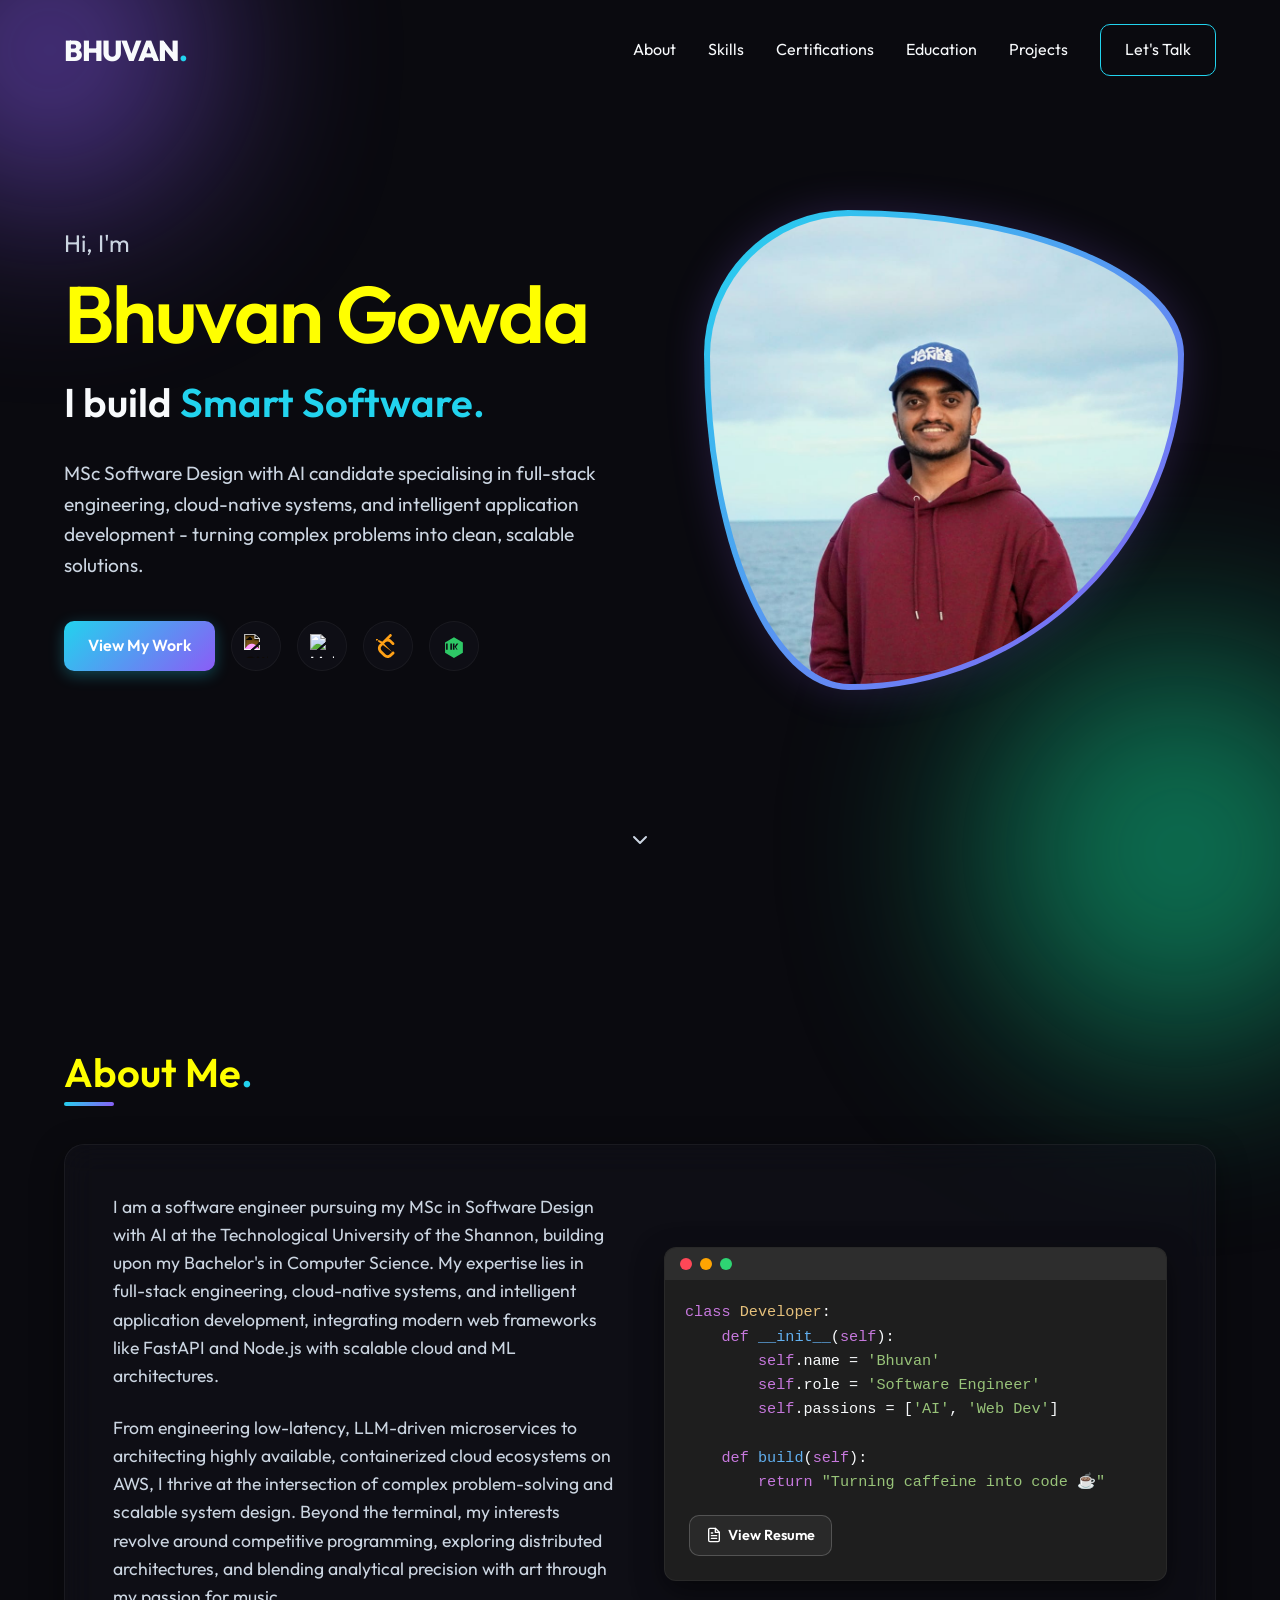
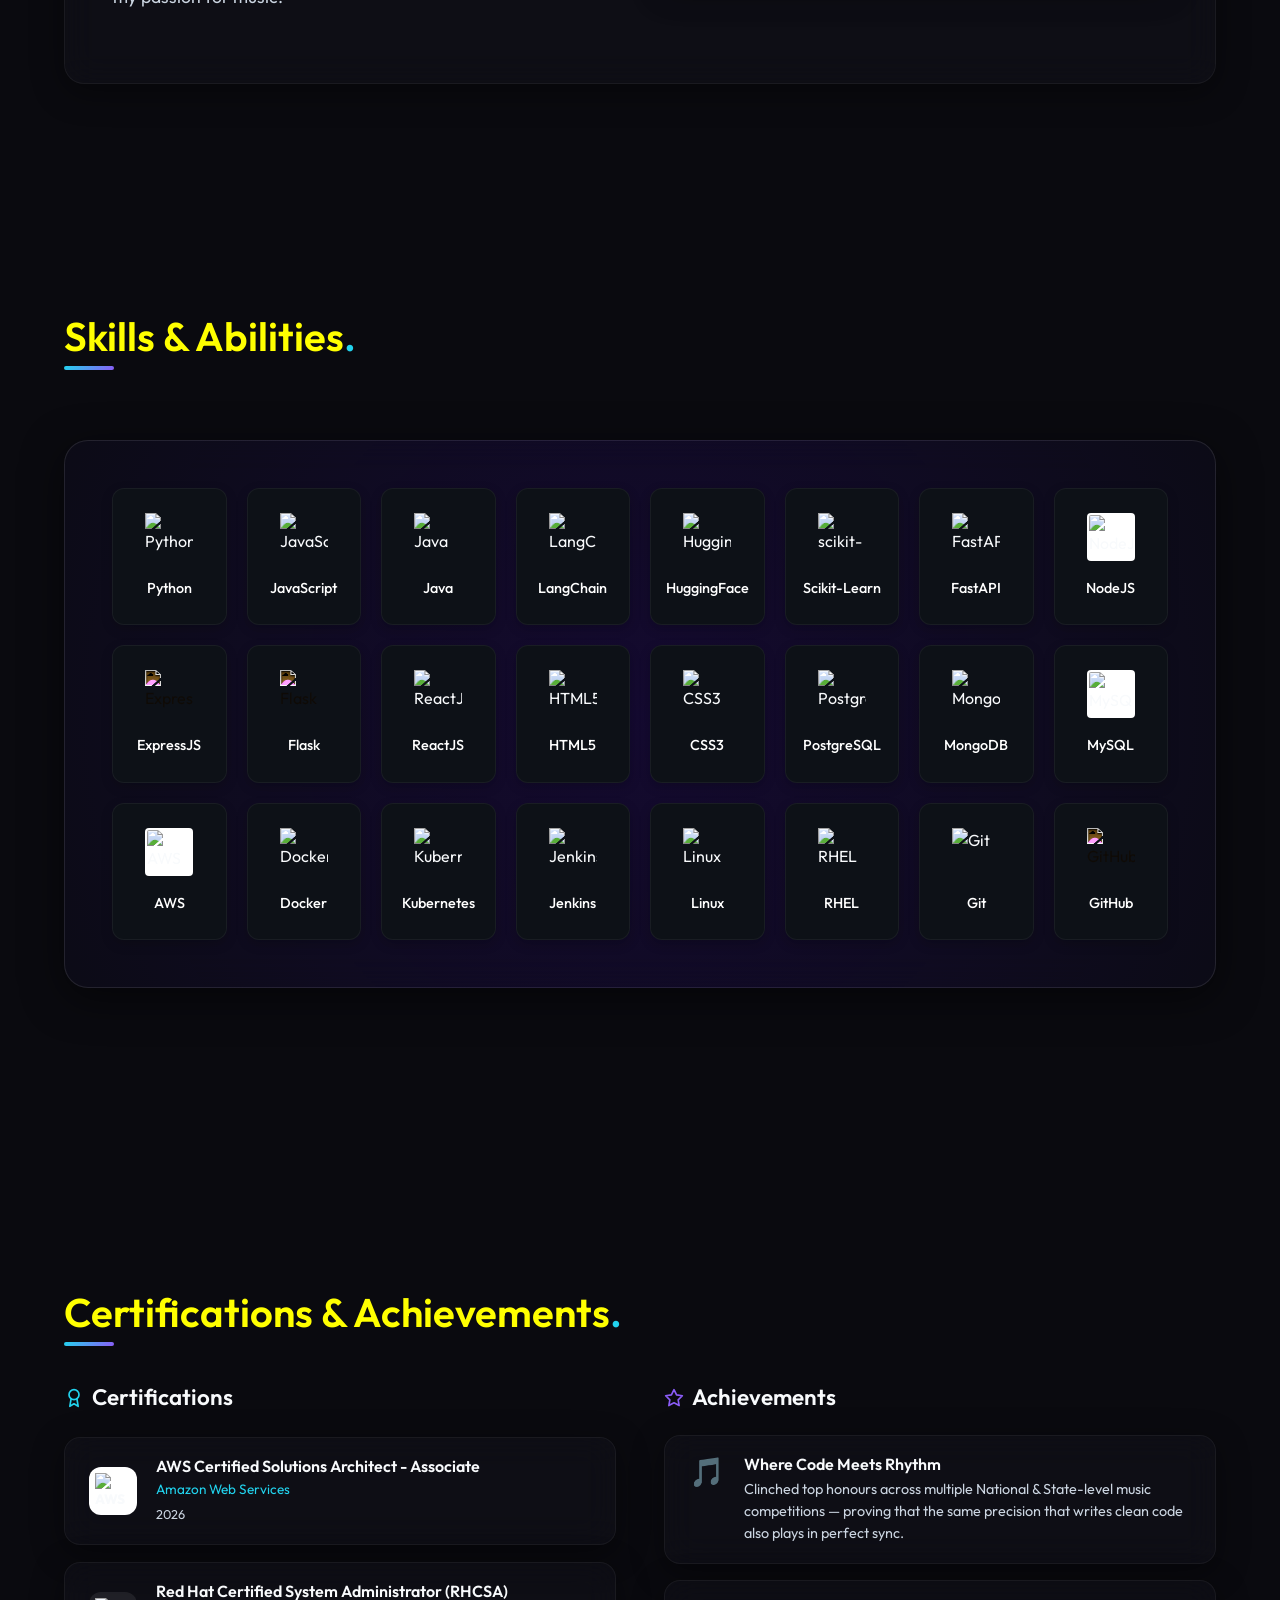
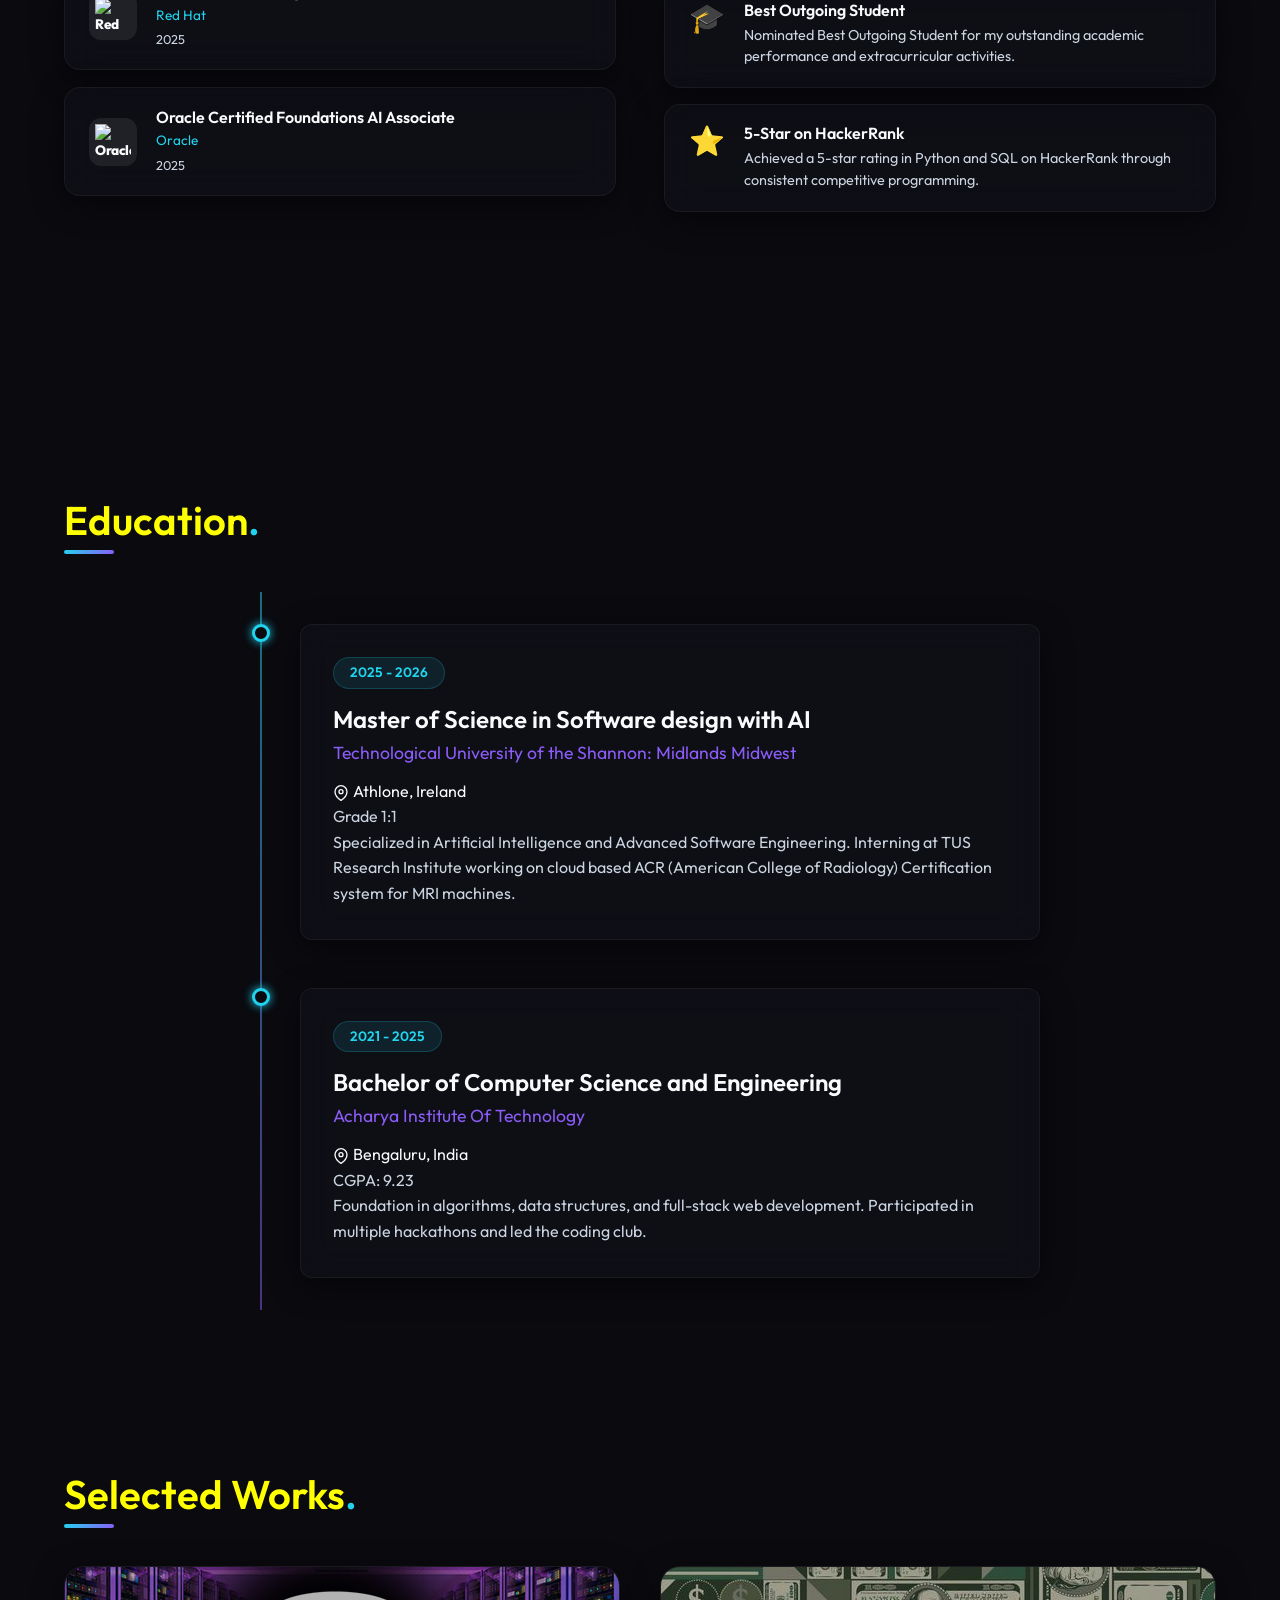
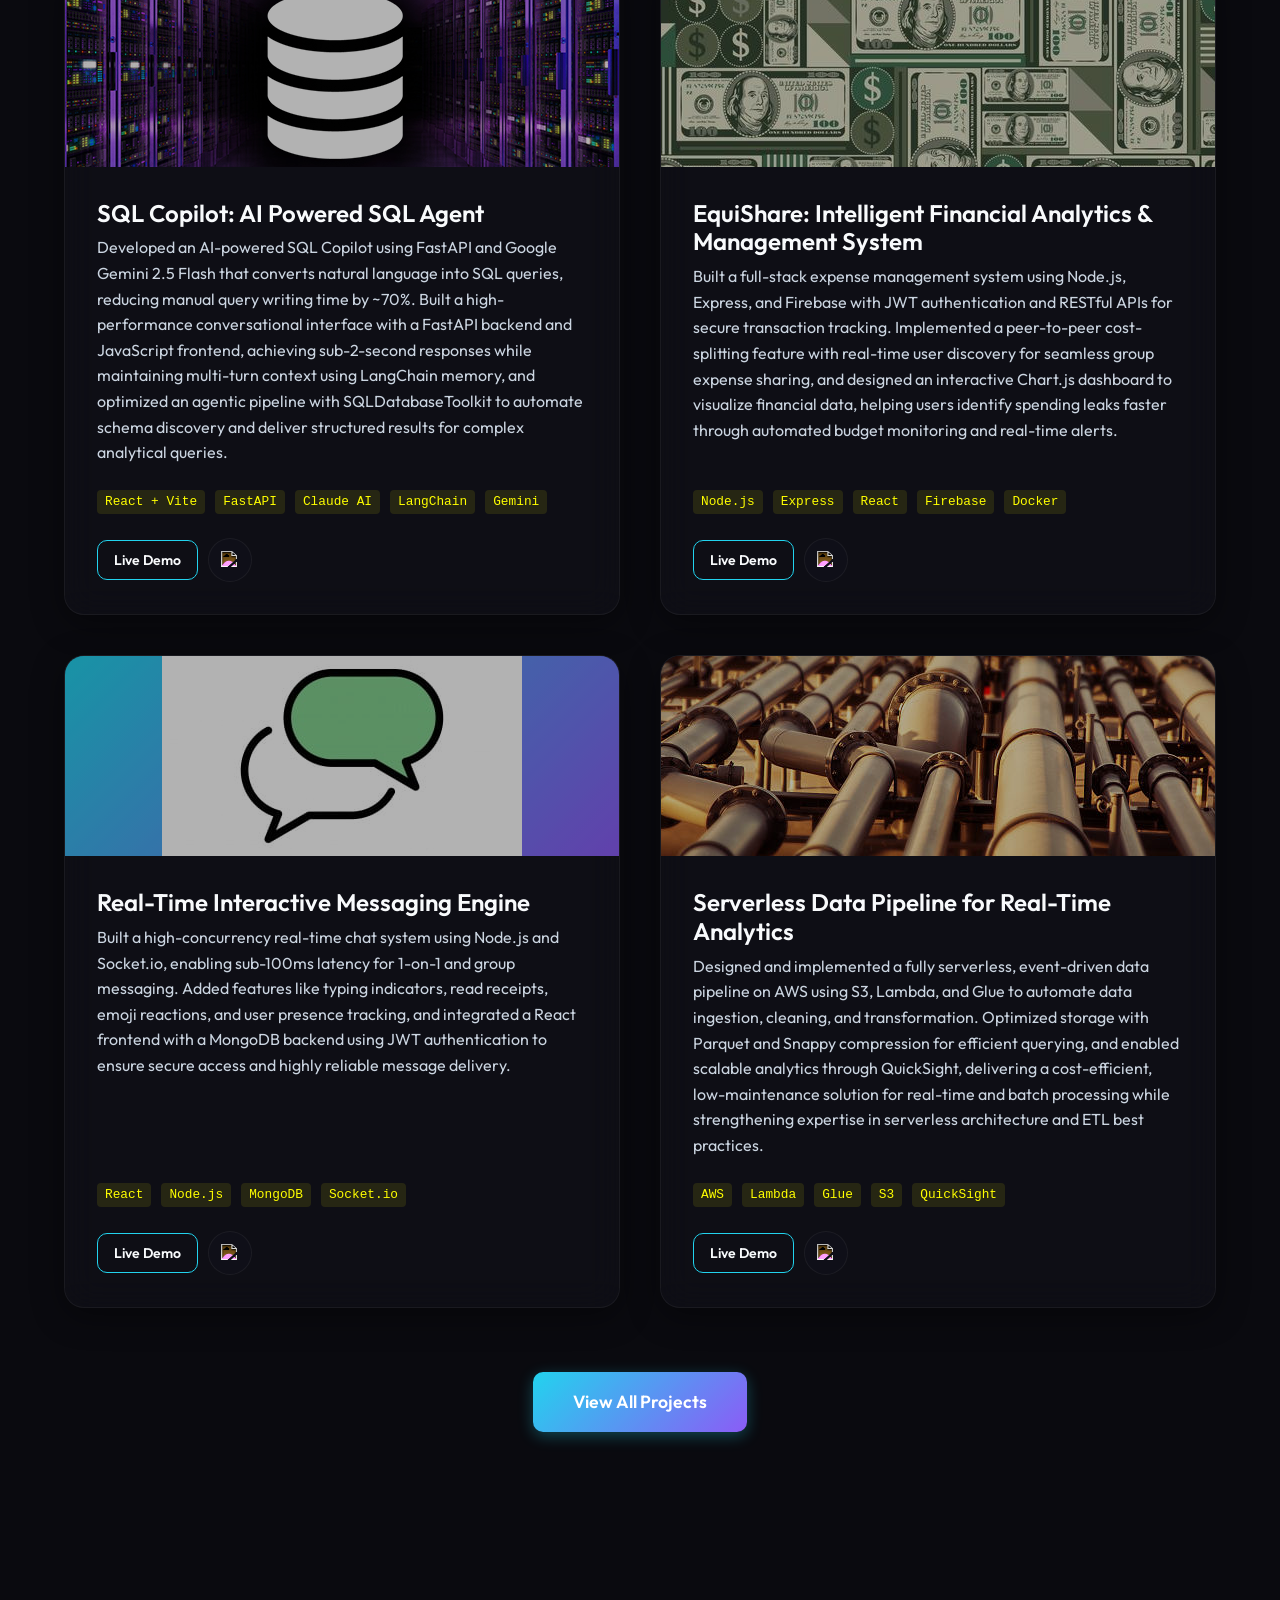
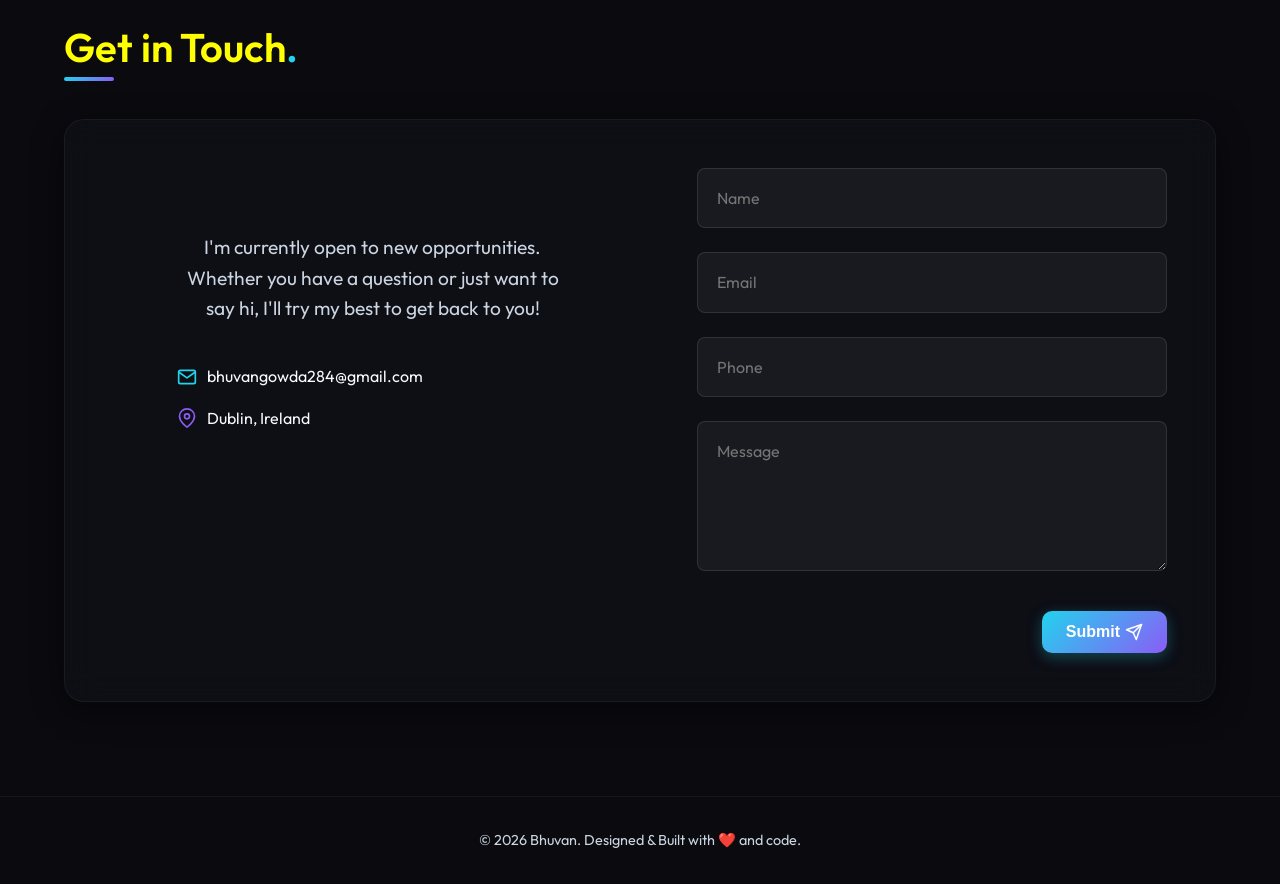
==== commit fb623056: "experience cleanup" ====
--- a/index.html
+++ b/index.html
@@ -127,7 +127,7 @@
     <span class="keyword">def</span> <span class="func">build</span>(<span class="keyword">self</span>):
         <span class="keyword">return</span> <span class="string">"Turning caffeine into code ☕"</span></code></pre>
                         <div style="padding: 0 1.5rem 1.5rem 1.5rem; display: flex; justify-content: flex-start;">
-                            <a href="Bhuvan_Gowda_Resume.pdf" target="_blank" class="btn btn-outline btn-sm"
+                            <a href="docs/Bhuvan_Gowda_Resume.pdf" target="_blank" class="btn btn-outline btn-sm"
                                 style="display: inline-flex; align-items: center; justify-content: center; font-size: 0.9rem; padding: 0.5rem 1rem; border-color: rgba(255, 255, 255, 0.2); background: rgba(255, 255, 255, 0.05); color: white;">
                                 <svg xmlns="http://www.w3.org/2000/svg" width="16" height="16" viewBox="0 0 24 24"
                                     fill="none" stroke="currentColor" stroke-width="2" stroke-linecap="round"
@@ -153,7 +153,6 @@
             <div class="skills-header">
                 <h2 class="section-title" style="color: yellow;">Skills & Abilities<span>.</span></h2>
             </div>
-
             <div class="skills-grid-container glass-panel">
                 <div class="skills-grid">
                     <!-- Languages -->
@@ -417,7 +416,7 @@
                         <p>Specialized in Artificial Intelligence and Advanced Software Engineering. Interning at TUS
                             Research Institute
                             working on cloud based ACR (American College of Radiology)
-                            Certification system for MRI systems.
+                            Certification system for MRI machines.
                         </p>
                     </div>
                 </div>
